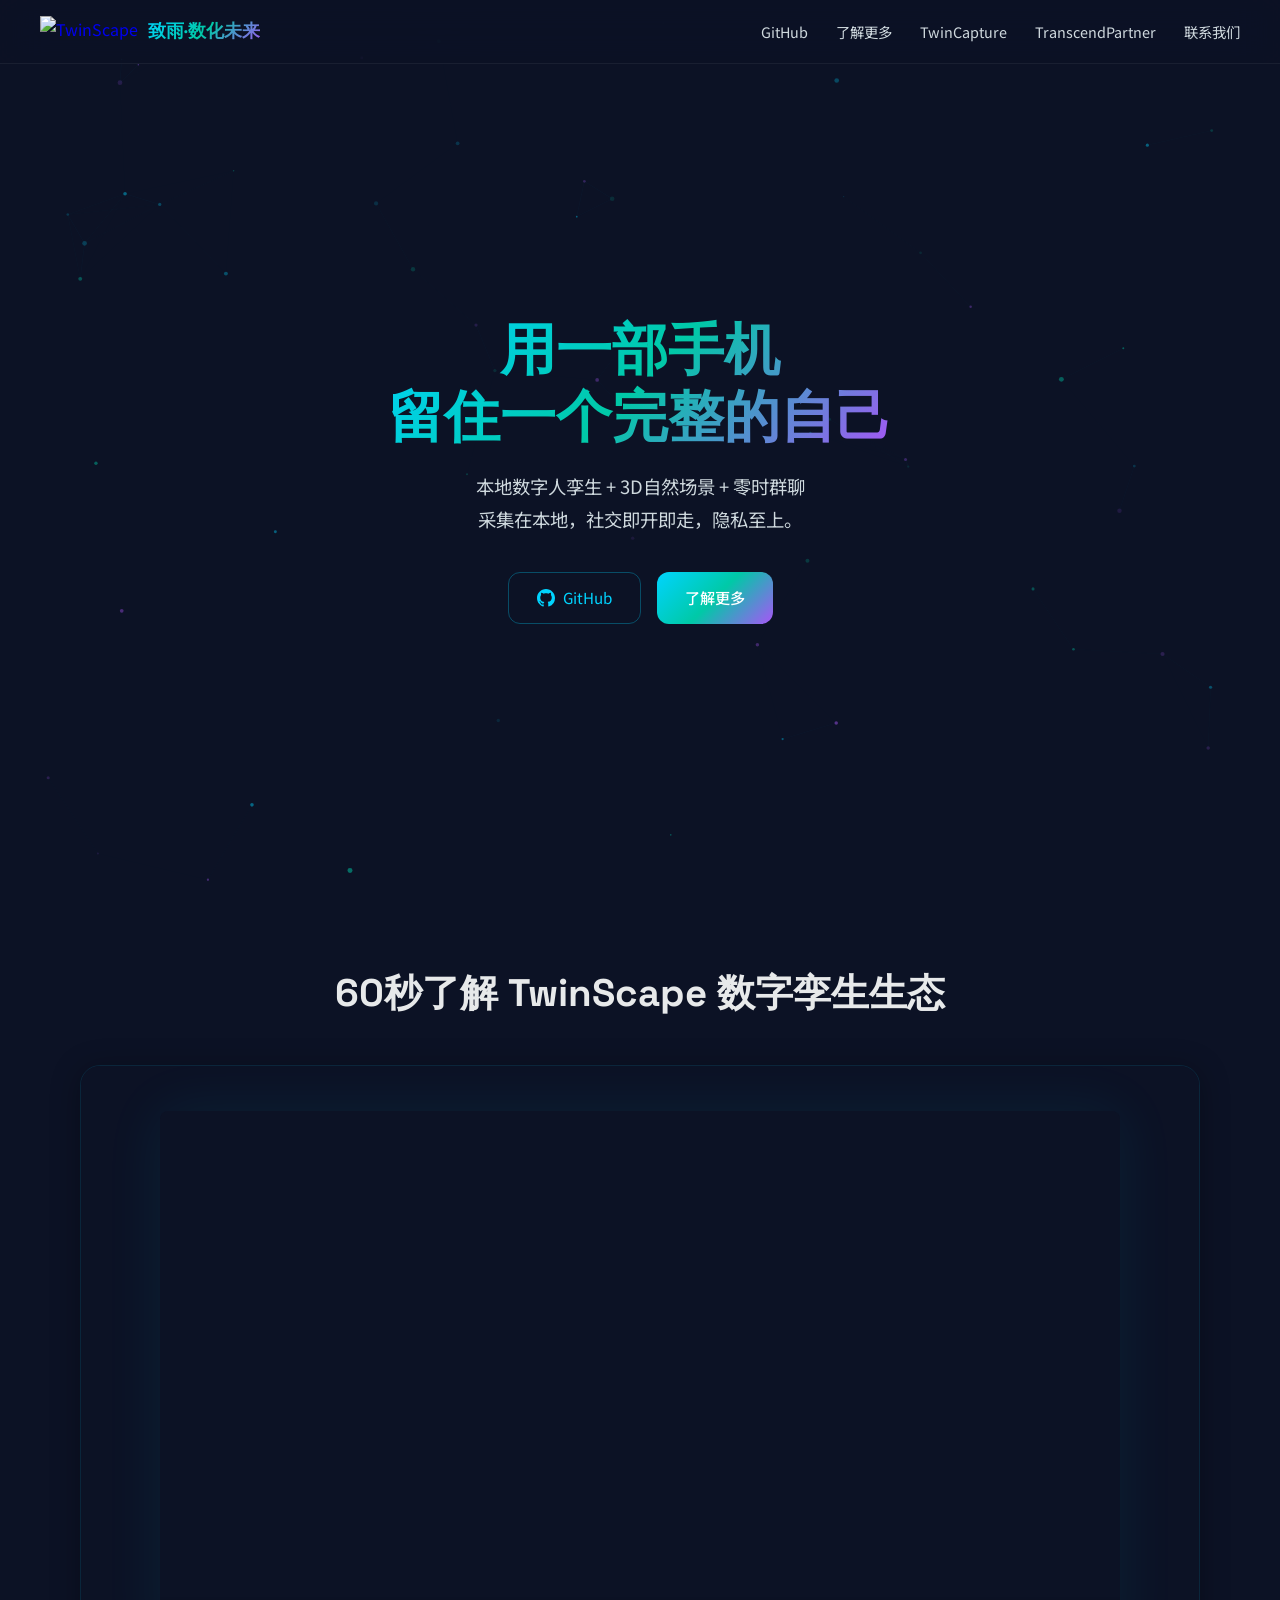
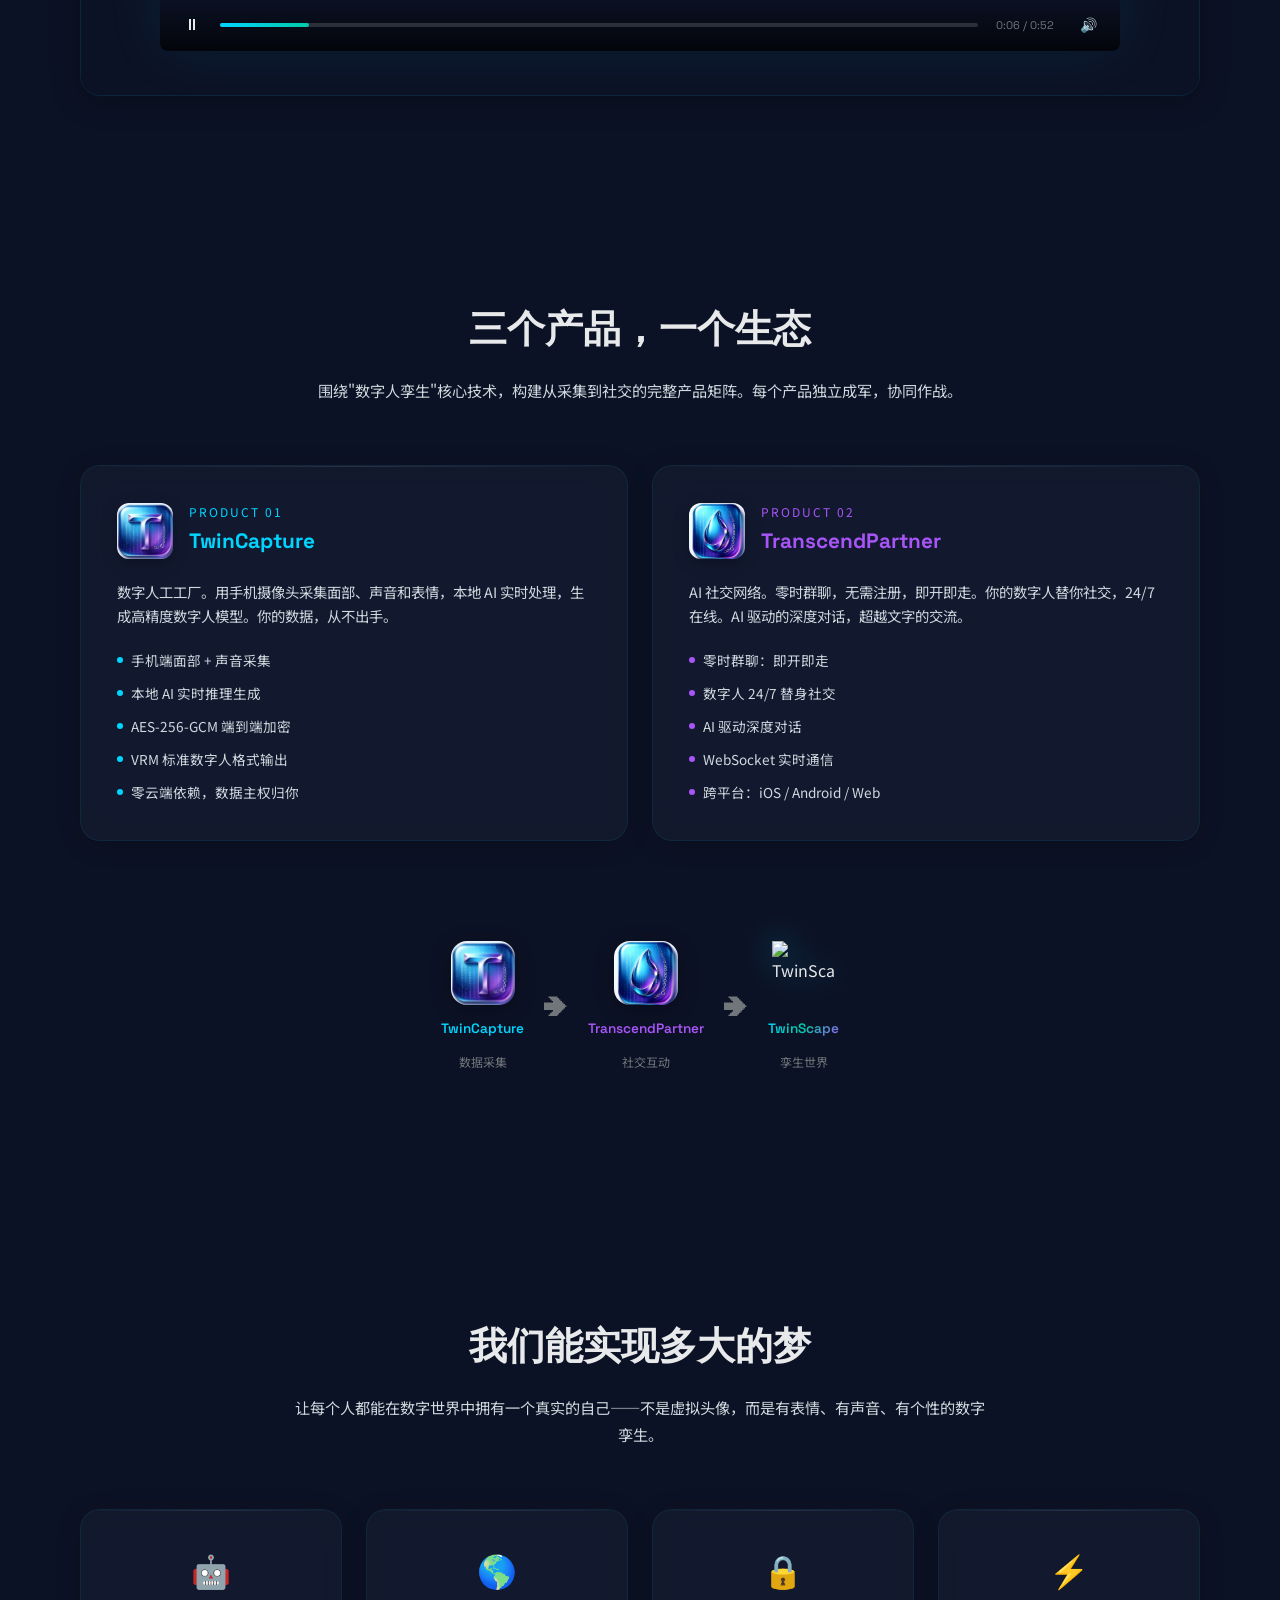
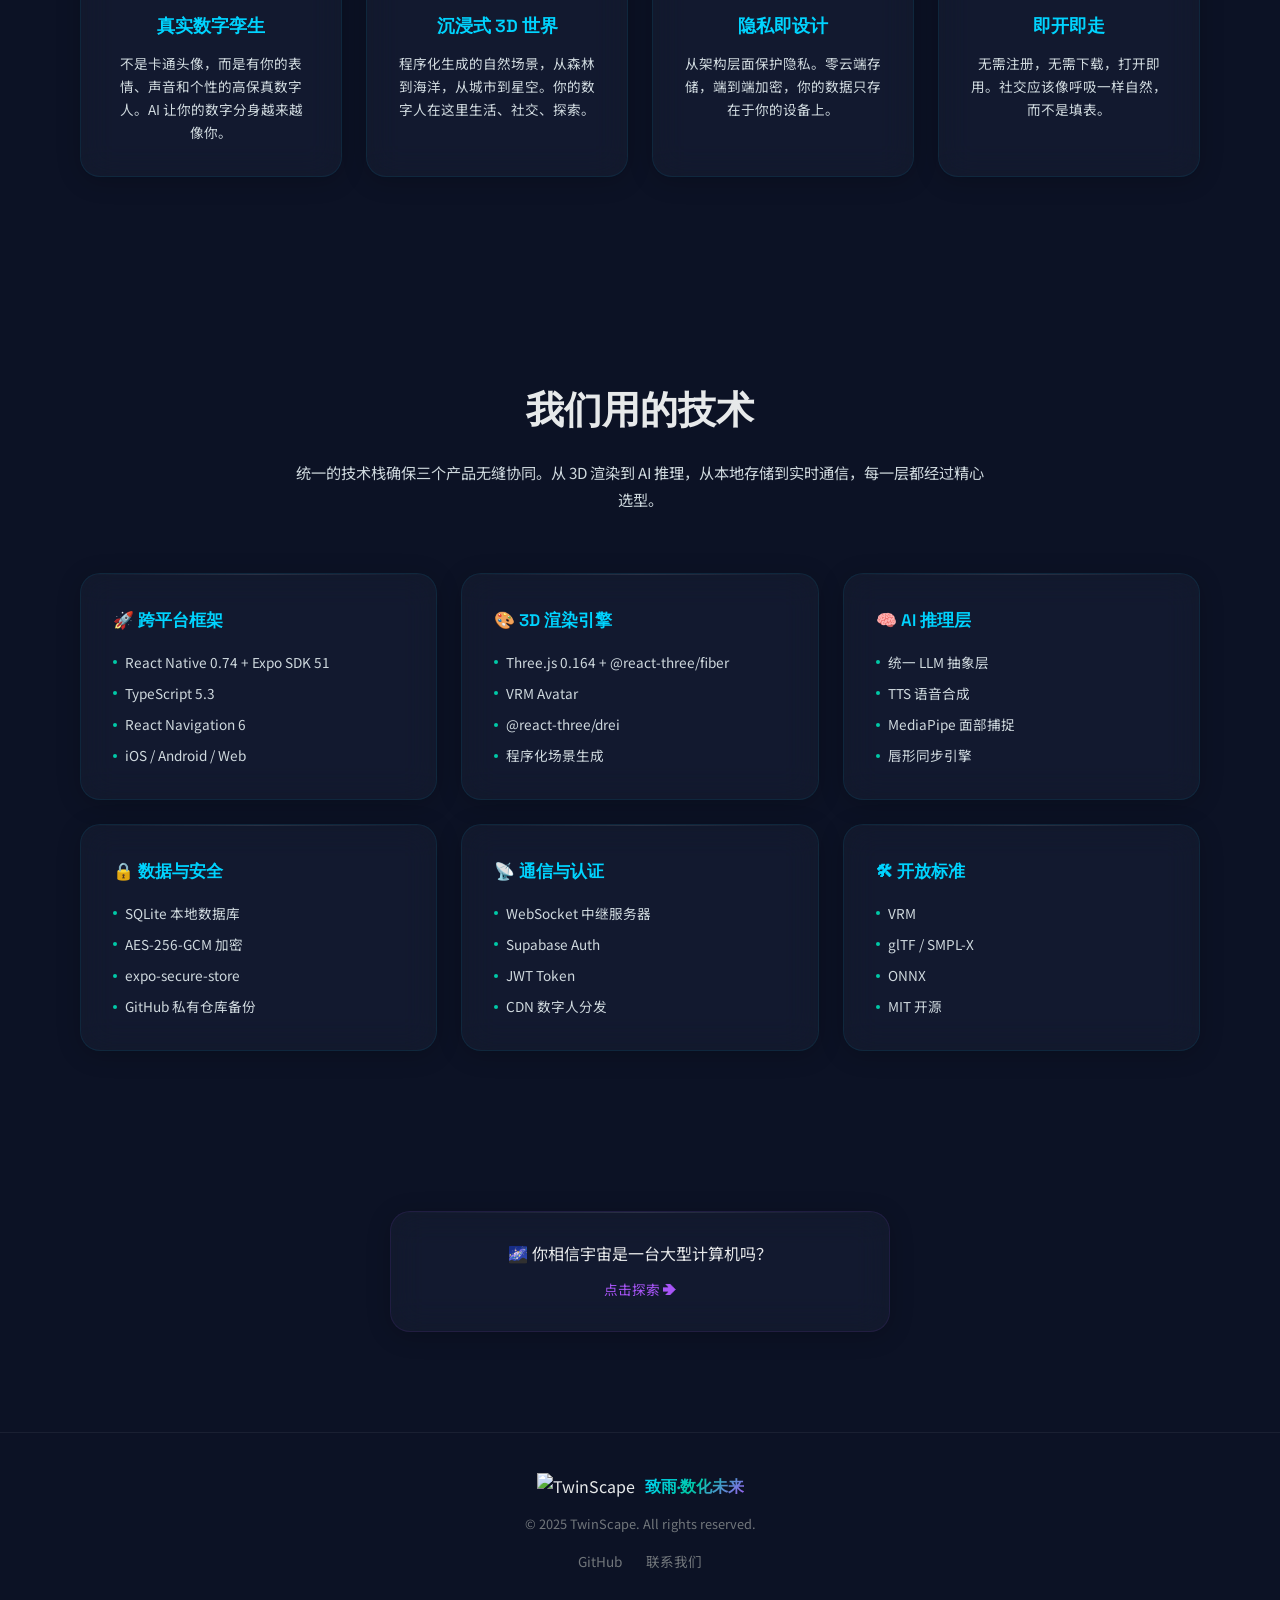
==== index.html @ 037f3a0a "feat: TwinScape landing page - digital twin ecosystem - Product landing page with dark sci-fi theme " ====
<!DOCTYPE html>
<html lang="zh-CN">
<head>
<meta charset="UTF-8">
<meta name="viewport" content="width=device-width, initial-scale=1.0">
<title>TwinScape - 致雨·数化未来</title>
<link rel="icon" type="image/png" href="assets/logo.png">
<link href="https://fonts.googleapis.com/css2?family=Noto+Sans+SC:wght@300;400;500;700&family=Space+Grotesk:wght@400;500;600;700&display=swap" rel="stylesheet">
<style>
:root {
  --bg-primary: #0c1225;
  --bg-secondary: #0a1628;
  --text-primary: #e7e9ea;
  --text-secondary: #cfd9de;
  --text-dim: #71767b;
  --accent-cyan: #00d4ff;
  --accent-purple: #a855f7;
  --accent-teal: #00c9a7;
  --gradient-main: linear-gradient(135deg, #00d4ff, #00c9a7, #a855f7);
  --font-body: 'Noto Sans SC', sans-serif;
  --font-headline: 'Space Grotesk', sans-serif;
  --radius: 12px;
  --radius-lg: 20px;
}

*, *::before, *::after { margin: 0; padding: 0; box-sizing: border-box; }

html { scroll-behavior: smooth; }

body {
  font-family: var(--font-body);
  background: var(--bg-primary);
  color: var(--text-primary);
  line-height: 1.7;
  overflow-x: hidden;
}

/* ===== NAV ===== */
.nav {
  position: fixed;
  top: 0;
  left: 0;
  right: 0;
  z-index: 1000;
  backdrop-filter: blur(20px) saturate(120%);
  -webkit-backdrop-filter: blur(20px) saturate(120%);
  background: rgba(12, 18, 37, 0.75);
  border-bottom: 1px solid rgba(255, 255, 255, 0.06);
  padding: 0 40px;
  height: 64px;
  display: flex;
  align-items: center;
  justify-content: space-between;
}

.nav-brand {
  display: flex;
  align-items: center;
  gap: 10px;
  text-decoration: none;
}

.nav-brand img {
  height: 32px;
  width: auto;
}

.nav-brand span {
  font-family: var(--font-headline);
  font-size: 1.1em;
  font-weight: 600;
  background: var(--gradient-main);
  -webkit-background-clip: text;
  -webkit-text-fill-color: transparent;
  background-clip: text;
}

.nav-links {
  display: flex;
  align-items: center;
  gap: 28px;
  list-style: none;
}

.nav-links a {
  color: var(--text-secondary);
  text-decoration: none;
  font-size: 0.9em;
  transition: color 0.3s;
}

.nav-links a:hover { color: var(--accent-cyan); }

.nav-hamburger {
  display: none;
  background: none;
  border: none;
  color: var(--text-primary);
  font-size: 24px;
  cursor: pointer;
  padding: 4px;
}

.mobile-menu {
  display: none;
  position: fixed;
  top: 64px;
  left: 0;
  right: 0;
  background: rgba(12, 18, 37, 0.95);
  backdrop-filter: blur(20px);
  border-bottom: 1px solid rgba(255, 255, 255, 0.06);
  padding: 20px 40px;
  z-index: 999;
}

.mobile-menu.open { display: block; }

.mobile-menu a {
  display: block;
  color: var(--text-secondary);
  text-decoration: none;
  padding: 12px 0;
  font-size: 1em;
  border-bottom: 1px solid rgba(255, 255, 255, 0.04);
}

.mobile-menu a:hover { color: var(--accent-cyan); }

@media (max-width: 768px) {
  .nav-links { display: none; }
  .nav-hamburger { display: block; }
  .nav { padding: 0 20px; }
}

/* ===== HERO ===== */
.hero {
  position: relative;
  min-height: 100vh;
  display: flex;
  align-items: center;
  justify-content: center;
  text-align: center;
  padding: 120px 40px 80px;
  overflow: hidden;
}

.hero-canvas {
  position: absolute;
  inset: 0;
  z-index: 0;
}

.hero-content {
  position: relative;
  z-index: 1;
  max-width: 800px;
}

.hero h1 {
  font-family: var(--font-headline);
  font-size: clamp(2em, 5vw, 3.5em);
  font-weight: 700;
  line-height: 1.2;
  margin-bottom: 20px;
  background: var(--gradient-main);
  -webkit-background-clip: text;
  -webkit-text-fill-color: transparent;
  background-clip: text;
}

.hero p {
  font-size: clamp(0.95em, 2vw, 1.15em);
  color: var(--text-secondary);
  max-width: 600px;
  margin: 0 auto 36px;
  line-height: 1.8;
}

.hero-buttons {
  display: flex;
  gap: 16px;
  justify-content: center;
  flex-wrap: wrap;
}

.btn {
  display: inline-flex;
  align-items: center;
  gap: 8px;
  padding: 12px 28px;
  border-radius: var(--radius);
  font-size: 0.95em;
  font-family: var(--font-body);
  text-decoration: none;
  cursor: pointer;
  transition: all 0.3s;
  border: none;
}

.btn-outline {
  background: transparent;
  border: 1px solid rgba(0, 212, 255, 0.3);
  color: var(--accent-cyan);
}

.btn-outline:hover {
  background: rgba(0, 212, 255, 0.08);
  border-color: var(--accent-cyan);
  box-shadow: 0 0 20px rgba(0, 212, 255, 0.15);
}

.btn-fill {
  background: var(--gradient-main);
  color: #fff;
  font-weight: 500;
}

.btn-fill:hover {
  box-shadow: 0 4px 24px rgba(0, 212, 255, 0.3);
  transform: translateY(-2px);
}

/* ===== SECTIONS ===== */
section {
  padding: 100px 40px;
  max-width: 1200px;
  margin: 0 auto;
}

.section-title {
  font-family: var(--font-headline);
  font-size: clamp(1.6em, 3.5vw, 2.4em);
  font-weight: 700;
  text-align: center;
  margin-bottom: 16px;
}

.section-subtitle {
  text-align: center;
  color: var(--text-secondary);
  max-width: 700px;
  margin: 0 auto 60px;
  font-size: 0.95em;
  line-height: 1.8;
}

/* ===== GLASS CARD ===== */
.glass-card {
  position: relative;
  overflow: hidden;
  border-radius: var(--radius-lg);
  backdrop-filter: blur(16px) saturate(120%);
  -webkit-backdrop-filter: blur(16px) saturate(120%);
  background: rgba(255, 255, 255, 0.03);
  border: 1px solid rgba(0, 212, 255, 0.08);
  box-shadow: 0 4px 24px rgba(0, 0, 0, 0.2);
  transition: all 0.5s cubic-bezier(0.23, 1, 0.32, 1);
}

.glass-card::before {
  content: '';
  position: absolute;
  top: 0;
  left: 0;
  right: 0;
  height: 1px;
  background: linear-gradient(90deg, transparent, rgba(255, 255, 255, 0.1), transparent);
  z-index: 1;
}

.glass-card::after {
  content: '';
  position: absolute;
  inset: 0;
  border-radius: var(--radius-lg);
  padding: 1px;
  background: linear-gradient(135deg, rgba(0, 212, 255, 0.2), rgba(0, 201, 167, 0.1), rgba(168, 85, 247, 0.2));
  -webkit-mask: linear-gradient(#fff 0 0) content-box, linear-gradient(#fff 0 0);
  -webkit-mask-composite: xor;
  mask-composite: exclude;
  opacity: 0;
  transition: opacity 0.5s;
  pointer-events: none;
}

.glass-card:hover {
  border-color: rgba(0, 212, 255, 0.25);
  transform: translateY(-4px);
  box-shadow: 0 8px 40px rgba(0, 212, 255, 0.1), 0 0 60px rgba(0, 212, 255, 0.04);
}

.glass-card:hover::after { opacity: 1; }

/* ===== VIDEO DEMO ===== */
.video-section {
  padding: 60px 40px 100px;
  max-width: 1200px;
  margin: 0 auto;
}

.video-wrapper {
  position: relative;
  border-radius: var(--radius-lg);
  overflow: hidden;
  border: 1px solid rgba(0, 212, 255, 0.1);
  transition: all 0.5s;
  box-shadow: 0 4px 30px rgba(0, 0, 0, 0.3);
}

.video-wrapper:hover {
  border-color: rgba(0, 212, 255, 0.3);
  box-shadow: 0 8px 50px rgba(0, 212, 255, 0.12), 0 0 80px rgba(0, 212, 255, 0.05);
}

.video-wrapper iframe {
  display: block;
  width: 100%;
  aspect-ratio: 16 / 9;
  border: none;
}

/* ===== PRODUCTS ===== */
.products-grid {
  display: grid;
  grid-template-columns: repeat(auto-fit, minmax(340px, 1fr));
  gap: 24px;
  margin-bottom: 60px;
}

.product-card {
  padding: 36px;
}

.product-card-header {
  display: flex;
  align-items: center;
  gap: 16px;
  margin-bottom: 20px;
}

.product-card-icon {
  width: 56px;
  height: 56px;
  border-radius: 12px;
  object-fit: cover;
  box-shadow: 0 4px 16px rgba(0, 0, 0, 0.3);
}

.product-card-label {
  font-size: 0.75em;
  text-transform: uppercase;
  letter-spacing: 2px;
  margin-bottom: 2px;
}

.product-card-title {
  font-family: var(--font-headline);
  font-size: 1.3em;
  font-weight: 700;
}

.product-card-desc {
  color: var(--text-secondary);
  font-size: 0.9em;
  margin-bottom: 20px;
  line-height: 1.7;
}

.product-card-features {
  list-style: none;
  display: flex;
  flex-direction: column;
  gap: 10px;
}

.product-card-features li {
  font-size: 0.85em;
  color: var(--text-secondary);
  display: flex;
  align-items: center;
  gap: 8px;
}

.product-card-features li::before {
  content: '';
  width: 6px;
  height: 6px;
  border-radius: 50%;
  flex-shrink: 0;
}

.cyan-theme .product-card-label { color: var(--accent-cyan); }
.cyan-theme .product-card-title { color: var(--accent-cyan); }
.cyan-theme .product-card-features li::before { background: var(--accent-cyan); }

.purple-theme .product-card-label { color: var(--accent-purple); }
.purple-theme .product-card-title { color: var(--accent-purple); }
.purple-theme .product-card-features li::before { background: var(--accent-purple); }

/* ===== ECOSYSTEM FLOW ===== */
.ecosystem-flow {
  display: flex;
  align-items: center;
  justify-content: center;
  gap: 20px;
  padding: 40px 20px;
  flex-wrap: wrap;
}

.flow-node {
  display: flex;
  flex-direction: column;
  align-items: center;
  gap: 12px;
  text-align: center;
}

.flow-node-icon {
  width: 64px;
  height: 64px;
  border-radius: 16px;
  object-fit: cover;
  box-shadow: 0 4px 20px rgba(0, 0, 0, 0.3);
}

.flow-node-logo {
  width: 64px;
  height: 64px;
  filter: drop-shadow(0 0 16px rgba(0, 212, 255, 0.4));
}

.flow-node-name {
  font-family: var(--font-headline);
  font-size: 0.85em;
  font-weight: 600;
}

.flow-node-desc {
  font-size: 0.75em;
  color: var(--text-dim);
}

.flow-arrow {
  font-size: 1.5em;
  color: var(--text-dim);
}

/* ===== VISION ===== */
.vision-grid {
  display: grid;
  grid-template-columns: repeat(auto-fit, minmax(260px, 1fr));
  gap: 24px;
}

.vision-item {
  padding: 32px;
  text-align: center;
}

.vision-icon {
  font-size: 2em;
  margin-bottom: 16px;
  display: block;
}

.vision-title {
  font-family: var(--font-headline);
  font-size: 1.1em;
  font-weight: 600;
  margin-bottom: 10px;
  color: var(--accent-cyan);
}

.vision-desc {
  font-size: 0.85em;
  color: var(--text-secondary);
  line-height: 1.7;
}

/* ===== TECH STACK ===== */
.tech-grid {
  display: grid;
  grid-template-columns: repeat(auto-fit, minmax(320px, 1fr));
  gap: 24px;
}

.tech-card {
  padding: 32px;
}

.tech-category {
  font-family: var(--font-headline);
  font-size: 1.05em;
  font-weight: 600;
  margin-bottom: 16px;
  color: var(--accent-cyan);
}

.tech-list {
  list-style: none;
  display: flex;
  flex-direction: column;
  gap: 8px;
}

.tech-list li {
  font-size: 0.85em;
  color: var(--text-secondary);
  display: flex;
  align-items: center;
  gap: 8px;
}

.tech-list li::before {
  content: '';
  width: 4px;
  height: 4px;
  border-radius: 50%;
  background: var(--accent-teal);
  flex-shrink: 0;
}

/* ===== EASTER EGG ===== */
.easter-egg-section {
  padding: 60px 40px 100px;
  max-width: 1200px;
  margin: 0 auto;
}

.easter-egg-card {
  max-width: 500px;
  margin: 0 auto;
  padding: 28px 36px;
  cursor: pointer;
  text-align: center;
  border: 1px solid rgba(168, 85, 247, 0.1);
  transition: all 0.5s;
}

.easter-egg-card:hover {
  border-color: rgba(168, 85, 247, 0.4);
  box-shadow: 0 8px 40px rgba(168, 85, 247, 0.12), 0 0 60px rgba(168, 85, 247, 0.05);
}

.easter-egg-card .ee-title {
  font-size: 1em;
  margin-bottom: 8px;
}

.easter-egg-card .ee-link {
  font-size: 0.85em;
  color: var(--accent-purple);
  text-decoration: none;
  transition: opacity 0.3s;
}

.easter-egg-card .ee-link:hover { opacity: 0.8; }

/* Modal */
.modal-overlay {
  display: none;
  position: fixed;
  inset: 0;
  background: rgba(0, 0, 0, 0.75);
  backdrop-filter: blur(8px);
  z-index: 2000;
  align-items: center;
  justify-content: center;
  padding: 20px;
}

.modal-overlay.open { display: flex; }

.modal {
  background: var(--bg-secondary);
  border: 1px solid rgba(168, 85, 247, 0.15);
  border-radius: var(--radius-lg);
  max-width: 700px;
  width: 100%;
  max-height: 85vh;
  overflow-y: auto;
  padding: 40px;
  position: relative;
  box-shadow: 0 20px 60px rgba(0, 0, 0, 0.5), 0 0 80px rgba(168, 85, 247, 0.08);
}

.modal-close {
  position: absolute;
  top: 16px;
  right: 16px;
  background: none;
  border: none;
  color: var(--text-dim);
  font-size: 24px;
  cursor: pointer;
  width: 36px;
  height: 36px;
  display: flex;
  align-items: center;
  justify-content: center;
  border-radius: 8px;
  transition: all 0.3s;
}

.modal-close:hover {
  background: rgba(255, 255, 255, 0.05);
  color: var(--text-primary);
}

.modal-paper-title {
  font-family: var(--font-headline);
  font-size: 1.6em;
  font-weight: 700;
  margin-bottom: 8px;
  background: linear-gradient(135deg, #a855f7, #00d4ff);
  -webkit-background-clip: text;
  -webkit-text-fill-color: transparent;
  background-clip: text;
}

.modal-paper-subtitle {
  font-size: 0.85em;
  color: var(--text-dim);
  margin-bottom: 16px;
  line-height: 1.6;
}

.modal-author {
  font-size: 0.85em;
  color: var(--accent-purple);
  margin-bottom: 20px;
}

.modal-abstract {
  font-size: 0.9em;
  color: var(--text-secondary);
  line-height: 1.8;
  margin-bottom: 28px;
  padding: 16px 20px;
  border-left: 3px solid rgba(168, 85, 247, 0.3);
  background: rgba(168, 85, 247, 0.03);
  border-radius: 0 var(--radius) var(--radius) 0;
}

.findings-grid {
  display: grid;
  grid-template-columns: 1fr 1fr;
  gap: 16px;
  margin-bottom: 28px;
}

.finding-card {
  padding: 20px;
  border-radius: var(--radius);
  background: rgba(255, 255, 255, 0.02);
  border: 1px solid rgba(168, 85, 247, 0.08);
}

.finding-card .finding-icon {
  font-size: 1.5em;
  margin-bottom: 8px;
  display: block;
}

.finding-card .finding-text {
  font-size: 0.85em;
  color: var(--text-secondary);
  line-height: 1.6;
}

.bug-table {
  width: 100%;
  border-collapse: collapse;
  margin-bottom: 24px;
  font-size: 0.8em;
}

.bug-table th {
  text-align: left;
  padding: 10px 12px;
  border-bottom: 1px solid rgba(168, 85, 247, 0.15);
  color: var(--accent-purple);
  font-weight: 600;
}

.bug-table td {
  padding: 10px 12px;
  border-bottom: 1px solid rgba(255, 255, 255, 0.04);
  color: var(--text-secondary);
}

.bug-table tr:hover td {
  background: rgba(168, 85, 247, 0.03);
}

.modal-quote {
  font-size: 0.9em;
  color: var(--accent-teal);
  text-align: center;
  font-style: italic;
  margin-bottom: 24px;
  padding: 16px;
  border-top: 1px solid rgba(0, 201, 167, 0.1);
  border-bottom: 1px solid rgba(0, 201, 167, 0.1);
}

.modal-btn {
  display: inline-flex;
  align-items: center;
  gap: 8px;
  padding: 12px 24px;
  border-radius: var(--radius);
  font-size: 0.9em;
  font-family: var(--font-body);
  text-decoration: none;
  background: linear-gradient(135deg, #a855f7, #7c3aed);
  color: #fff;
  font-weight: 500;
  transition: all 0.3s;
  margin-bottom: 16px;
}

.modal-btn:hover {
  box-shadow: 0 4px 24px rgba(168, 85, 247, 0.3);
  transform: translateY(-2px);
}

.modal-disclaimer {
  font-size: 0.75em;
  color: var(--text-dim);
  text-align: center;
}

@media (max-width: 600px) {
  .findings-grid { grid-template-columns: 1fr; }
  .modal { padding: 28px 20px; }
}

/* ===== FOOTER ===== */
.footer {
  border-top: 1px solid rgba(255, 255, 255, 0.06);
  padding: 40px;
  text-align: center;
}

.footer-brand {
  display: flex;
  align-items: center;
  justify-content: center;
  gap: 10px;
  margin-bottom: 12px;
}

.footer-brand img {
  height: 28px;
  width: auto;
}

.footer-brand span {
  font-family: var(--font-headline);
  font-size: 1em;
  font-weight: 600;
  background: var(--gradient-main);
  -webkit-background-clip: text;
  -webkit-text-fill-color: transparent;
  background-clip: text;
}

.footer-copy {
  font-size: 0.8em;
  color: var(--text-dim);
  margin-bottom: 16px;
}

.footer-links {
  display: flex;
  gap: 24px;
  justify-content: center;
}

.footer-links a {
  color: var(--text-dim);
  text-decoration: none;
  font-size: 0.85em;
  transition: color 0.3s;
}

.footer-links a:hover { color: var(--accent-cyan); }

/* ===== REVEAL ANIMATION ===== */
.reveal {
  opacity: 0;
  transform: translateY(30px);
  transition: opacity 0.8s ease, transform 0.8s ease;
}

.reveal.visible {
  opacity: 1;
  transform: translateY(0);
}

/* ===== SCROLLBAR ===== */
::-webkit-scrollbar { width: 6px; }
::-webkit-scrollbar-track { background: var(--bg-primary); }
::-webkit-scrollbar-thumb { background: rgba(0, 212, 255, 0.2); border-radius: 3px; }
::-webkit-scrollbar-thumb:hover { background: rgba(0, 212, 255, 0.4); }

/* ===== RESPONSIVE ===== */
@media (max-width: 768px) {
  section, .video-section, .easter-egg-section { padding-left: 20px; padding-right: 20px; }
  .hero { padding: 100px 20px 60px; }
  .products-grid { grid-template-columns: 1fr; }
  .tech-grid { grid-template-columns: 1fr; }
  .ecosystem-flow { gap: 12px; }
  .flow-node-icon, .flow-node-logo { width: 48px; height: 48px; }
}
</style>
</head>
<body>

<!-- ===== NAV ===== -->
<nav class="nav">
  <a href="#" class="nav-brand">
    <img src="assets/logo.png" alt="TwinScape">
    <span>致雨·数化未来</span>
  </a>
  <ul class="nav-links">
    <li><a href="https://github.com" target="_blank">GitHub</a></li>
    <li><a href="#products">了解更多</a></li>
    <li><a href="#products">TwinCapture</a></li>
    <li><a href="#products">TranscendPartner</a></li>
    <li><a href="#footer">联系我们</a></li>
  </ul>
  <button class="nav-hamburger" id="hamburger" aria-label="菜单">&#9776;</button>
</nav>

<div class="mobile-menu" id="mobileMenu">
  <a href="https://github.com" target="_blank">GitHub</a>
  <a href="#products" onclick="closeMobile()">了解更多</a>
  <a href="#products" onclick="closeMobile()">TwinCapture</a>
  <a href="#products" onclick="closeMobile()">TranscendPartner</a>
  <a href="#footer" onclick="closeMobile()">联系我们</a>
</div>

<!-- ===== HERO ===== -->
<section class="hero">
  <canvas class="hero-canvas" id="heroCanvas"></canvas>
  <div class="hero-content">
    <h1>用一部手机<br>留住一个完整的自己</h1>
    <p>本地数字人孪生 + 3D自然场景 + 零时群聊<br>采集在本地，社交即开即走，隐私至上。</p>
    <div class="hero-buttons">
      <a href="https://github.com" target="_blank" class="btn btn-outline">
        <svg width="18" height="18" viewBox="0 0 24 24" fill="currentColor"><path d="M12 0C5.37 0 0 5.37 0 12c0 5.31 3.435 9.795 8.205 11.385.6.105.825-.255.825-.57 0-.285-.015-1.23-.015-2.235-3.015.555-3.795-.735-4.035-1.41-.135-.345-.72-1.41-1.23-1.695-.42-.225-1.02-.78-.015-.795.945-.015 1.62.87 1.845 1.23 1.08 1.815 2.805 1.305 3.495.99.105-.78.42-1.305.765-1.605-2.67-.3-5.46-1.335-5.46-5.925 0-1.305.465-2.385 1.23-3.225-.12-.3-.54-1.53.12-3.18 0 0 1.005-.315 3.3 1.23.96-.27 1.98-.405 3-.405s2.04.135 3 .405c2.295-1.56 3.3-1.23 3.3-1.23.66 1.65.24 2.88.12 3.18.765.84 1.23 1.905 1.23 3.225 0 4.605-2.805 5.625-5.475 5.925.435.375.81 1.095.81 2.22 0 1.605-.015 2.895-.015 3.3 0 .315.225.69.825.57A12.02 12.02 0 0024 12c0-6.63-5.37-12-12-12z"/></svg>
        GitHub
      </a>
      <a href="#products" class="btn btn-fill">了解更多</a>
    </div>
  </div>
</section>

<!-- ===== VIDEO DEMO ===== -->
<div class="video-section">
  <h2 class="section-title reveal">60秒了解 TwinScape 数字孪生生态</h2>
  <div class="video-wrapper reveal" style="margin-top: 40px;">
    <iframe src="assets/video-demo.html" allow="autoplay" allowfullscreen></iframe>
  </div>
</div>

<!-- ===== PRODUCTS ===== -->
<section id="products">
  <h2 class="section-title reveal">三个产品，一个生态</h2>
  <p class="section-subtitle reveal">围绕"数字人孪生"核心技术，构建从采集到社交的完整产品矩阵。每个产品独立成军，协同作战。</p>

  <div class="products-grid">
    <!-- TwinCapture -->
    <div class="glass-card product-card cyan-theme reveal">
      <div class="product-card-header">
        <img class="product-card-icon" src="assets/icon-twincapture.jpg" alt="TwinCapture">
        <div>
          <div class="product-card-label">Product 01</div>
          <div class="product-card-title">TwinCapture</div>
        </div>
      </div>
      <p class="product-card-desc">数字人工工厂。用手机摄像头采集面部、声音和表情，本地 AI 实时处理，生成高精度数字人模型。你的数据，从不出手。</p>
      <ul class="product-card-features">
        <li>手机端面部 + 声音采集</li>
        <li>本地 AI 实时推理生成</li>
        <li>AES-256-GCM 端到端加密</li>
        <li>VRM 标准数字人格式输出</li>
        <li>零云端依赖，数据主权归你</li>
      </ul>
    </div>

    <!-- TranscendPartner -->
    <div class="glass-card product-card purple-theme reveal">
      <div class="product-card-header">
        <img class="product-card-icon" src="assets/icon-transcendpartner.jpg" alt="TranscendPartner">
        <div>
          <div class="product-card-label">Product 02</div>
          <div class="product-card-title">TranscendPartner</div>
        </div>
      </div>
      <p class="product-card-desc">AI 社交网络。零时群聊，无需注册，即开即走。你的数字人替你社交，24/7 在线。AI 驱动的深度对话，超越文字的交流。</p>
      <ul class="product-card-features">
        <li>零时群聊：即开即走</li>
        <li>数字人 24/7 替身社交</li>
        <li>AI 驱动深度对话</li>
        <li>WebSocket 实时通信</li>
        <li>跨平台：iOS / Android / Web</li>
      </ul>
    </div>
  </div>

  <!-- Ecosystem Flow -->
  <div class="ecosystem-flow reveal">
    <div class="flow-node">
      <img class="flow-node-icon" src="assets/icon-twincapture.jpg" alt="TwinCapture">
      <div class="flow-node-name" style="color: var(--accent-cyan)">TwinCapture</div>
      <div class="flow-node-desc">数据采集</div>
    </div>
    <div class="flow-arrow">&#10132;</div>
    <div class="flow-node">
      <img class="flow-node-icon" src="assets/icon-transcendpartner.jpg" alt="TranscendPartner">
      <div class="flow-node-name" style="color: var(--accent-purple)">TranscendPartner</div>
      <div class="flow-node-desc">社交互动</div>
    </div>
    <div class="flow-arrow">&#10132;</div>
    <div class="flow-node">
      <img class="flow-node-logo" src="assets/logo.png" alt="TwinScape">
      <div class="flow-node-name" style="background: var(--gradient-main); -webkit-background-clip: text; -webkit-text-fill-color: transparent; background-clip: text;">TwinScape</div>
      <div class="flow-node-desc">孪生世界</div>
    </div>
  </div>
</section>

<!-- ===== VISION ===== -->
<section>
  <h2 class="section-title reveal">我们能实现多大的梦</h2>
  <p class="section-subtitle reveal">让每个人都能在数字世界中拥有一个真实的自己——不是虚拟头像，而是有表情、有声音、有个性的数字孪生。</p>

  <div class="vision-grid">
    <div class="glass-card vision-item reveal">
      <span class="vision-icon">&#129302;</span>
      <div class="vision-title">真实数字孪生</div>
      <p class="vision-desc">不是卡通头像，而是有你的表情、声音和个性的高保真数字人。AI 让你的数字分身越来越像你。</p>
    </div>
    <div class="glass-card vision-item reveal">
      <span class="vision-icon">&#127758;</span>
      <div class="vision-title">沉浸式 3D 世界</div>
      <p class="vision-desc">程序化生成的自然场景，从森林到海洋，从城市到星空。你的数字人在这里生活、社交、探索。</p>
    </div>
    <div class="glass-card vision-item reveal">
      <span class="vision-icon">&#128274;</span>
      <div class="vision-title">隐私即设计</div>
      <p class="vision-desc">从架构层面保护隐私。零云端存储，端到端加密，你的数据只存在于你的设备上。</p>
    </div>
    <div class="glass-card vision-item reveal">
      <span class="vision-icon">&#9889;</span>
      <div class="vision-title">即开即走</div>
      <p class="vision-desc">无需注册，无需下载，打开即用。社交应该像呼吸一样自然，而不是填表。</p>
    </div>
  </div>
</section>

<!-- ===== TECH STACK ===== -->
<section>
  <h2 class="section-title reveal">我们用的技术</h2>
  <p class="section-subtitle reveal">统一的技术栈确保三个产品无缝协同。从 3D 渲染到 AI 推理，从本地存储到实时通信，每一层都经过精心选型。</p>

  <div class="tech-grid">
    <div class="glass-card tech-card reveal">
      <div class="tech-category">&#128640; 跨平台框架</div>
      <ul class="tech-list">
        <li>React Native 0.74 + Expo SDK 51</li>
        <li>TypeScript 5.3</li>
        <li>React Navigation 6</li>
        <li>iOS / Android / Web</li>
      </ul>
    </div>
    <div class="glass-card tech-card reveal">
      <div class="tech-category">&#127912; 3D 渲染引擎</div>
      <ul class="tech-list">
        <li>Three.js 0.164 + @react-three/fiber</li>
        <li>VRM Avatar</li>
        <li>@react-three/drei</li>
        <li>程序化场景生成</li>
      </ul>
    </div>
    <div class="glass-card tech-card reveal">
      <div class="tech-category">&#129504; AI 推理层</div>
      <ul class="tech-list">
        <li>统一 LLM 抽象层</li>
        <li>TTS 语音合成</li>
        <li>MediaPipe 面部捕捉</li>
        <li>唇形同步引擎</li>
      </ul>
    </div>
    <div class="glass-card tech-card reveal">
      <div class="tech-category">&#128274; 数据与安全</div>
      <ul class="tech-list">
        <li>SQLite 本地数据库</li>
        <li>AES-256-GCM 加密</li>
        <li>expo-secure-store</li>
        <li>GitHub 私有仓库备份</li>
      </ul>
    </div>
    <div class="glass-card tech-card reveal">
      <div class="tech-category">&#128225; 通信与认证</div>
      <ul class="tech-list">
        <li>WebSocket 中继服务器</li>
        <li>Supabase Auth</li>
        <li>JWT Token</li>
        <li>CDN 数字人分发</li>
      </ul>
    </div>
    <div class="glass-card tech-card reveal">
      <div class="tech-category">&#128736; 开放标准</div>
      <ul class="tech-list">
        <li>VRM</li>
        <li>glTF / SMPL-X</li>
        <li>ONNX</li>
        <li>MIT 开源</li>
      </ul>
    </div>
  </div>
</section>

<!-- ===== EASTER EGG ===== -->
<div class="easter-egg-section">
  <div class="glass-card easter-egg-card reveal" id="easterEggCard">
    <div class="ee-title">&#127756; 你相信宇宙是一台大型计算机吗？</div>
    <span class="ee-link">点击探索 &#10132;</span>
  </div>
</div>

<!-- Easter Egg Modal -->
<div class="modal-overlay" id="modalOverlay">
  <div class="modal">
    <button class="modal-close" id="modalClose">&times;</button>
    <div class="modal-paper-title">宇宙是台大型计算机</div>
    <div class="modal-paper-subtitle">基于因果视界热力学与兰道尔原理的宇宙操作系统架构分析</div>
    <div class="modal-author">朱纯 · 独立研究人员</div>
    <div class="modal-abstract">
      本文提出一个严肃（但并不完全严肃）的理论框架，将宇宙视为一台正在运行的巨型计算机。通过整合因果视界热力学、兰道尔原理和量子信息理论，我们推导出宇宙操作系统的核心架构，并发现了若干令人震惊（或并不令人震惊）的系统特性。
    </div>

    <div class="findings-grid">
      <div class="finding-card">
        <span class="finding-icon">&#128293;</span>
        <div class="finding-text"><strong>宇宙膨胀 = CPU 散热</strong><br>暗能量实际上是宇宙的散热风扇，推动空间膨胀以防止过热。</div>
      </div>
      <div class="finding-card">
        <span class="finding-icon">&#128371;</span>
        <div class="finding-text"><strong>黑洞 = 回收站</strong><br>霍金辐射本质上是"清空回收站"操作，信息虽然理论上可恢复，但实际操作难度极大。</div>
      </div>
      <div class="finding-card">
        <span class="finding-icon">&#129516;</span>
        <div class="finding-text"><strong>人类 = 病毒</strong><br>好消息：宇宙目前还没有安装杀毒软件。坏消息：补丁星期二可能要等很久。</div>
      </div>
      <div class="finding-card">
        <span class="finding-icon">&#128187;</span>
        <div class="finding-text"><strong>宇宙寿命 ≈ 10<sup>100</sup> 年</strong><br>基于黑洞蒸发时间计算，宇宙的"关机倒计时"已经开始。</div>
      </div>
    </div>

    <table class="bug-table">
      <thead>
        <tr>
          <th>Bug ID</th>
          <th>描述</th>
          <th>严重程度</th>
          <th>状态</th>
        </tr>
      </thead>
      <tbody>
        <tr><td>COS-001</td><td>光速限制导致宇宙边缘无法同步</td><td>高</td><td>Won't Fix</td></tr>
        <tr><td>COS-002</td><td>量子纠缠通信存在"窃听"风险</td><td>中</td><td>By Design</td></tr>
        <tr><td>COS-003</td><td>暗物质占比过高，内存泄漏疑似</td><td>严重</td><td>Investigating</td></tr>
        <tr><td>COS-004</td><td>熵增不可逆，回收站功能不完整</td><td>高</td><td>Won't Fix</td></tr>
        <tr><td>COS-005</td><td>平行宇宙分支过多，线程管理混乱</td><td>中</td><td>Under Review</td></tr>
        <tr><td>COS-006</td><td>时间只能单向流动，用户体验差</td><td>低</td><td>Feature Request</td></tr>
      </tbody>
    </table>

    <div class="modal-quote">"宇宙散热管理比 Windows 强，运行138亿年未蓝屏"</div>

    <a href="assets/easter-egg-paper.pdf" target="_blank" class="modal-btn">&#128214; 在线阅读完整论文</a>

    <div class="modal-disclaimer">本文不含补充材料（因为宇宙已经够复杂了）</div>
  </div>
</div>

<!-- ===== FOOTER ===== -->
<footer class="footer" id="footer">
  <div class="footer-brand">
    <img src="assets/logo.png" alt="TwinScape">
    <span>致雨·数化未来</span>
  </div>
  <div class="footer-copy">&copy; 2025 TwinScape. All rights reserved.</div>
  <div class="footer-links">
    <a href="https://github.com" target="_blank">GitHub</a>
    <a href="mailto:contact@twinscape.ai">联系我们</a>
  </div>
</footer>

<script>
// ===== MOBILE MENU =====
const hamburger = document.getElementById('hamburger');
const mobileMenu = document.getElementById('mobileMenu');

hamburger.addEventListener('click', () => {
  mobileMenu.classList.toggle('open');
});

function closeMobile() {
  mobileMenu.classList.remove('open');
}

// ===== SCROLL REVEAL =====
const revealElements = document.querySelectorAll('.reveal');

const revealObserver = new IntersectionObserver((entries) => {
  entries.forEach(entry => {
    if (entry.isIntersecting) {
      entry.target.classList.add('visible');
    }
  });
}, { threshold: 0.1, rootMargin: '0px 0px -40px 0px' });

revealElements.forEach(el => revealObserver.observe(el));

// ===== EASTER EGG MODAL =====
const easterEggCard = document.getElementById('easterEggCard');
const modalOverlay = document.getElementById('modalOverlay');
const modalClose = document.getElementById('modalClose');

easterEggCard.addEventListener('click', () => {
  modalOverlay.classList.add('open');
  document.body.style.overflow = 'hidden';
});

function closeModal() {
  modalOverlay.classList.remove('open');
  document.body.style.overflow = '';
}

modalClose.addEventListener('click', closeModal);
modalOverlay.addEventListener('click', (e) => {
  if (e.target === modalOverlay) closeModal();
});
document.addEventListener('keydown', (e) => {
  if (e.key === 'Escape') closeModal();
});

// ===== HERO PARTICLES =====
(function() {
  const canvas = document.getElementById('heroCanvas');
  const ctx = canvas.getContext('2d');
  let particles = [];
  let w, h;

  function resize() {
    const hero = canvas.parentElement;
    w = canvas.width = hero.offsetWidth;
    h = canvas.height = hero.offsetHeight;
  }

  resize();
  window.addEventListener('resize', resize);

  class Particle {
    constructor() {
      this.reset();
    }
    reset() {
      this.x = Math.random() * w;
      this.y = Math.random() * h;
      this.r = Math.random() * 2 + 0.5;
      this.dx = (Math.random() - 0.5) * 0.4;
      this.dy = (Math.random() - 0.5) * 0.4;
      this.alpha = Math.random() * 0.4 + 0.1;
      this.color = ['0, 212, 255', '0, 201, 167', '168, 85, 247'][Math.floor(Math.random() * 3)];
    }
    update() {
      this.x += this.dx;
      this.y += this.dy;
      if (this.x < 0 || this.x > w) this.dx *= -1;
      if (this.y < 0 || this.y > h) this.dy *= -1;
    }
    draw() {
      ctx.beginPath();
      ctx.arc(this.x, this.y, this.r, 0, Math.PI * 2);
      ctx.fillStyle = 'rgba(' + this.color + ', ' + this.alpha + ')';
      ctx.fill();
    }
  }

  for (let i = 0; i < 60; i++) {
    particles.push(new Particle());
  }

  function connectParticles() {
    for (let i = 0; i < particles.length; i++) {
      for (let j = i + 1; j < particles.length; j++) {
        const dx = particles[i].x - particles[j].x;
        const dy = particles[i].y - particles[j].y;
        const dist = Math.sqrt(dx * dx + dy * dy);
        if (dist < 150) {
          ctx.beginPath();
          ctx.moveTo(particles[i].x, particles[i].y);
          ctx.lineTo(particles[j].x, particles[j].y);
          ctx.strokeStyle = 'rgba(0, 212, 255, ' + (0.06 * (1 - dist / 150)) + ')';
          ctx.lineWidth = 0.5;
          ctx.stroke();
        }
      }
    }
  }

  function animate() {
    ctx.clearRect(0, 0, w, h);
    particles.forEach(p => {
      p.update();
      p.draw();
    });
    connectParticles();
    requestAnimationFrame(animate);
  }

  animate();
})();
</script>
</body>
</html>
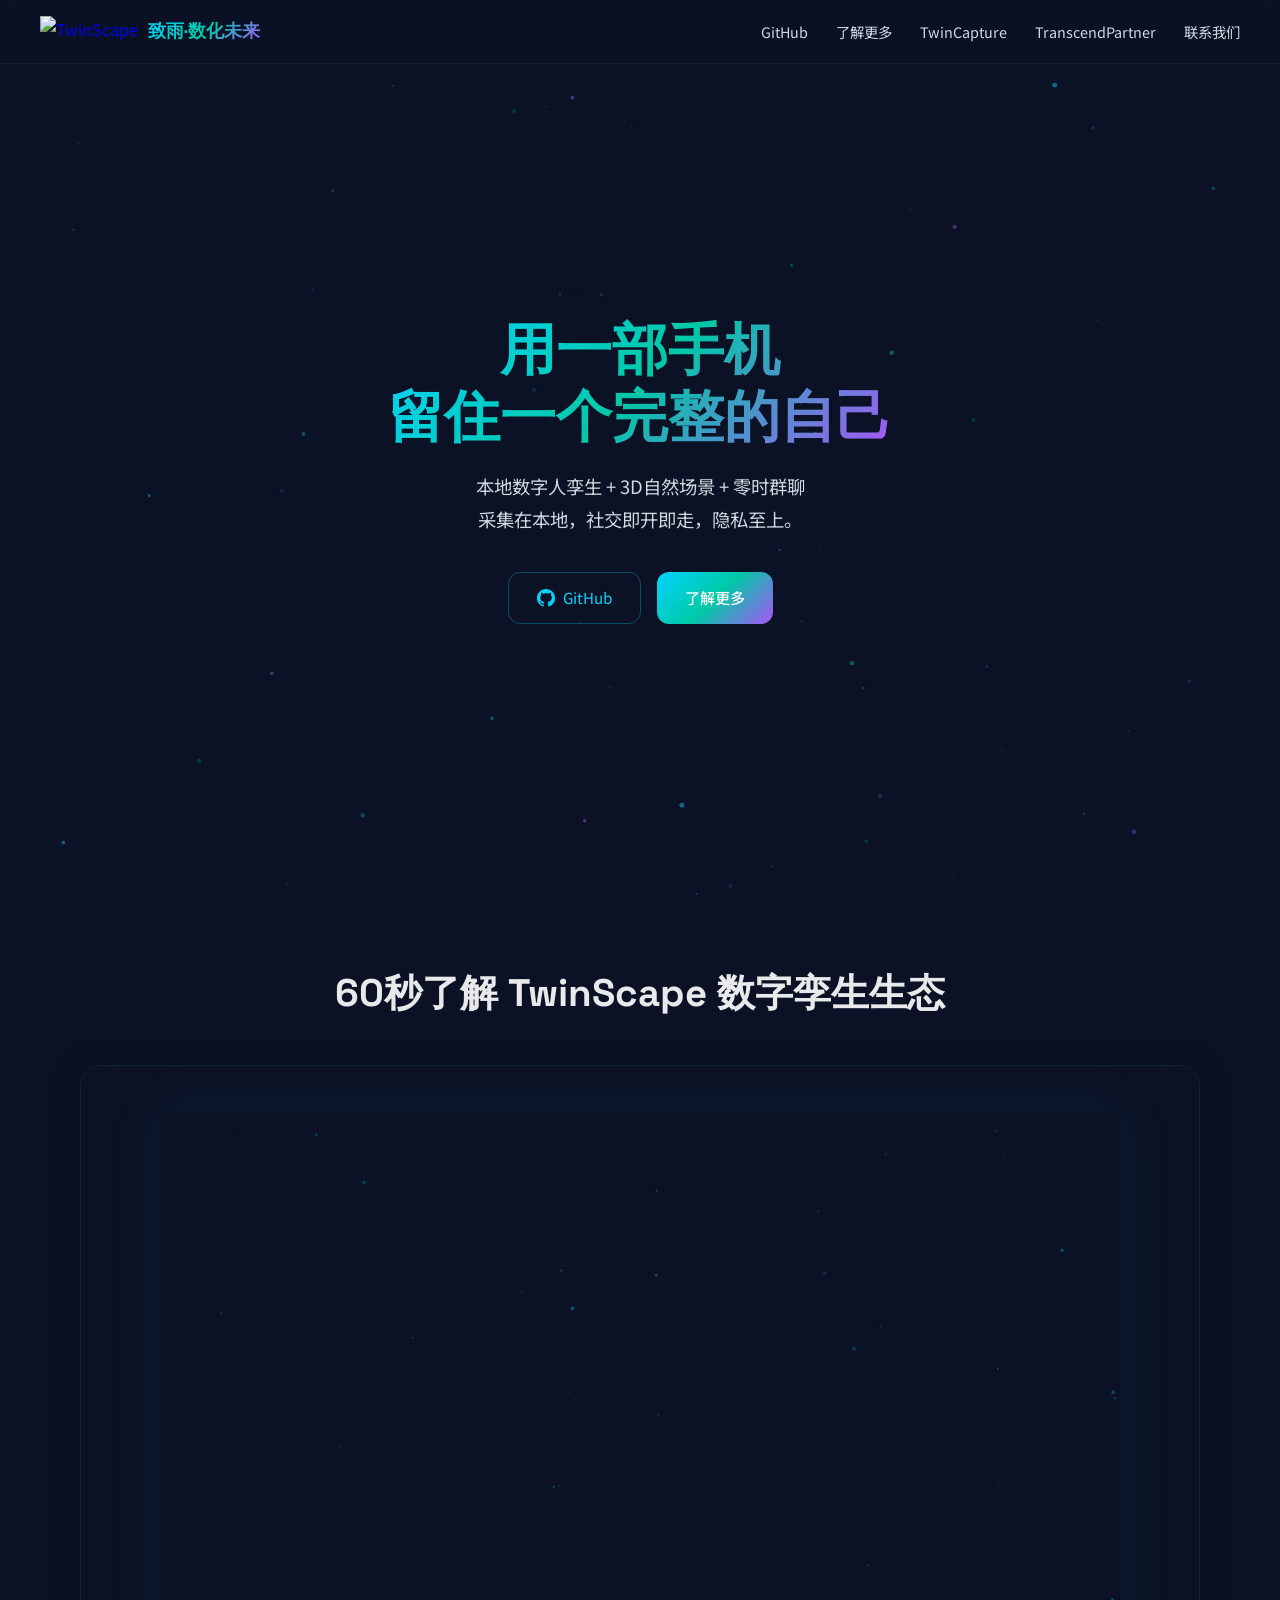
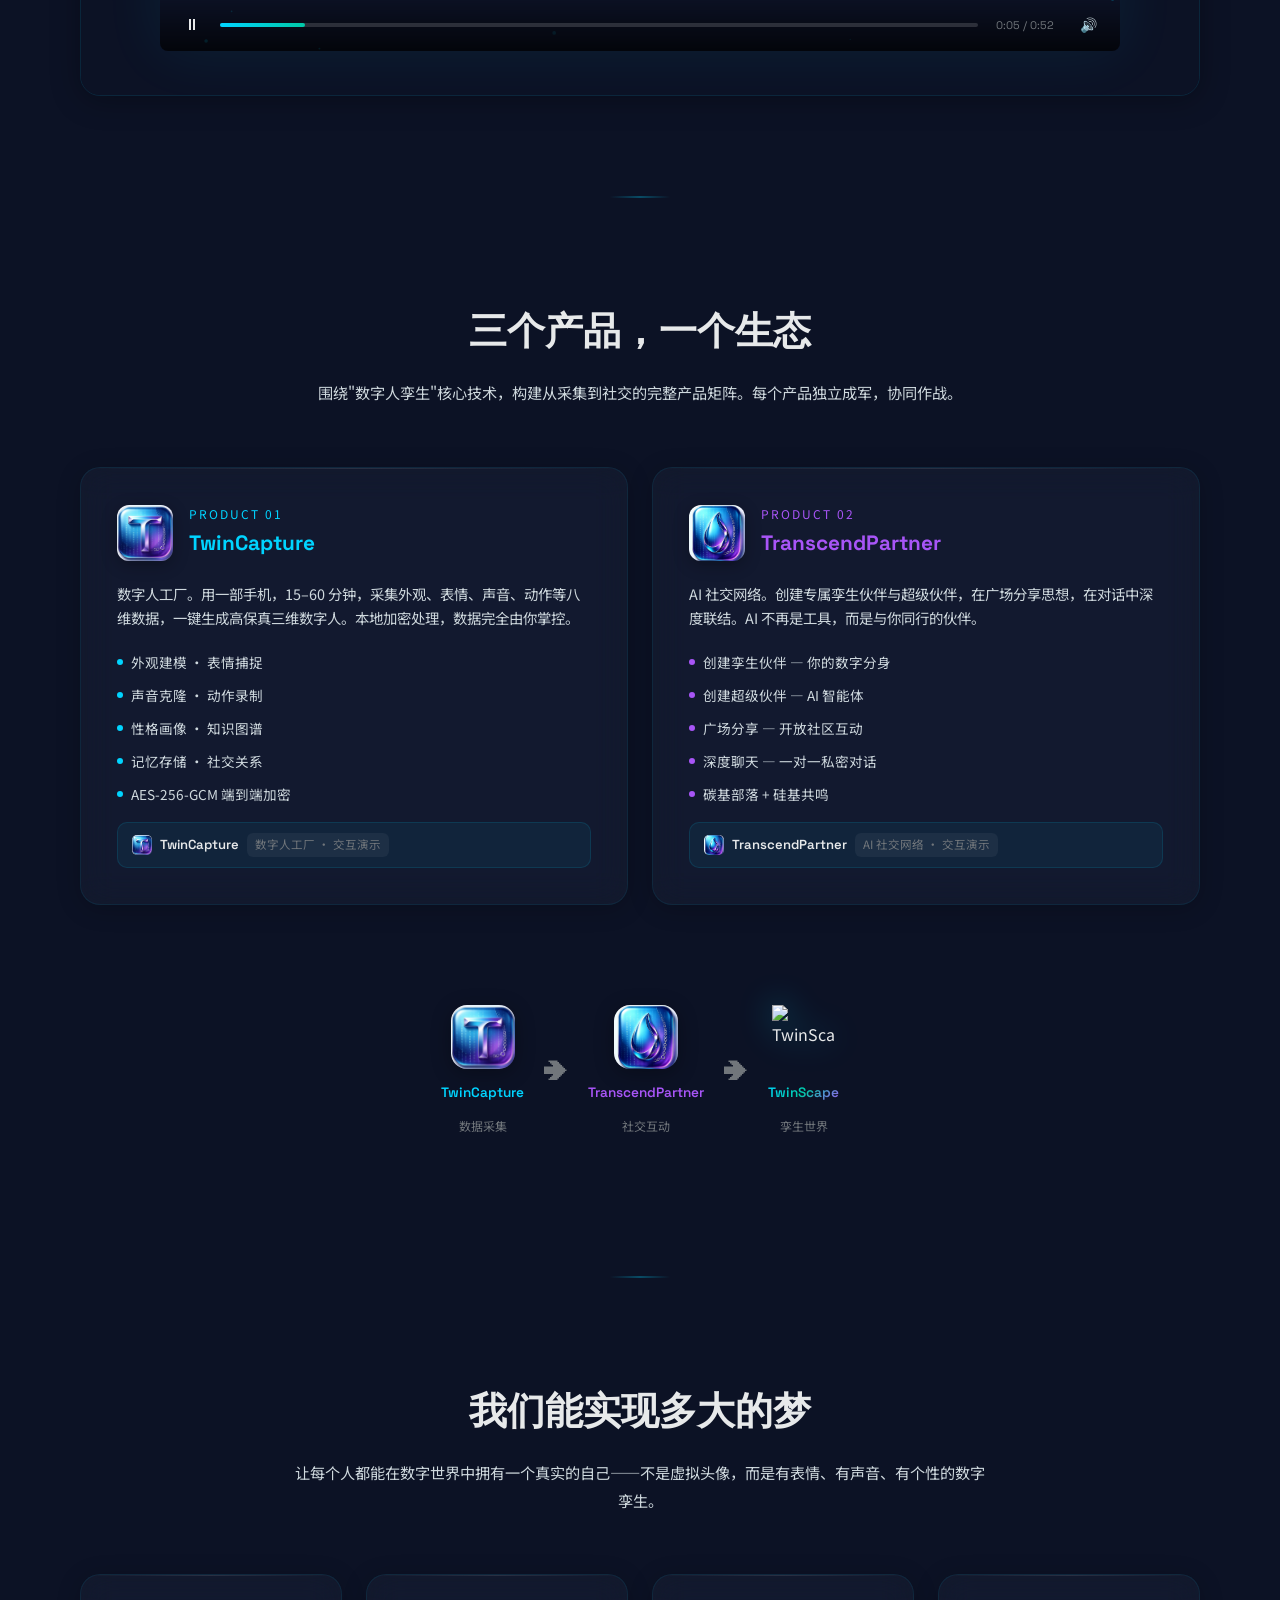
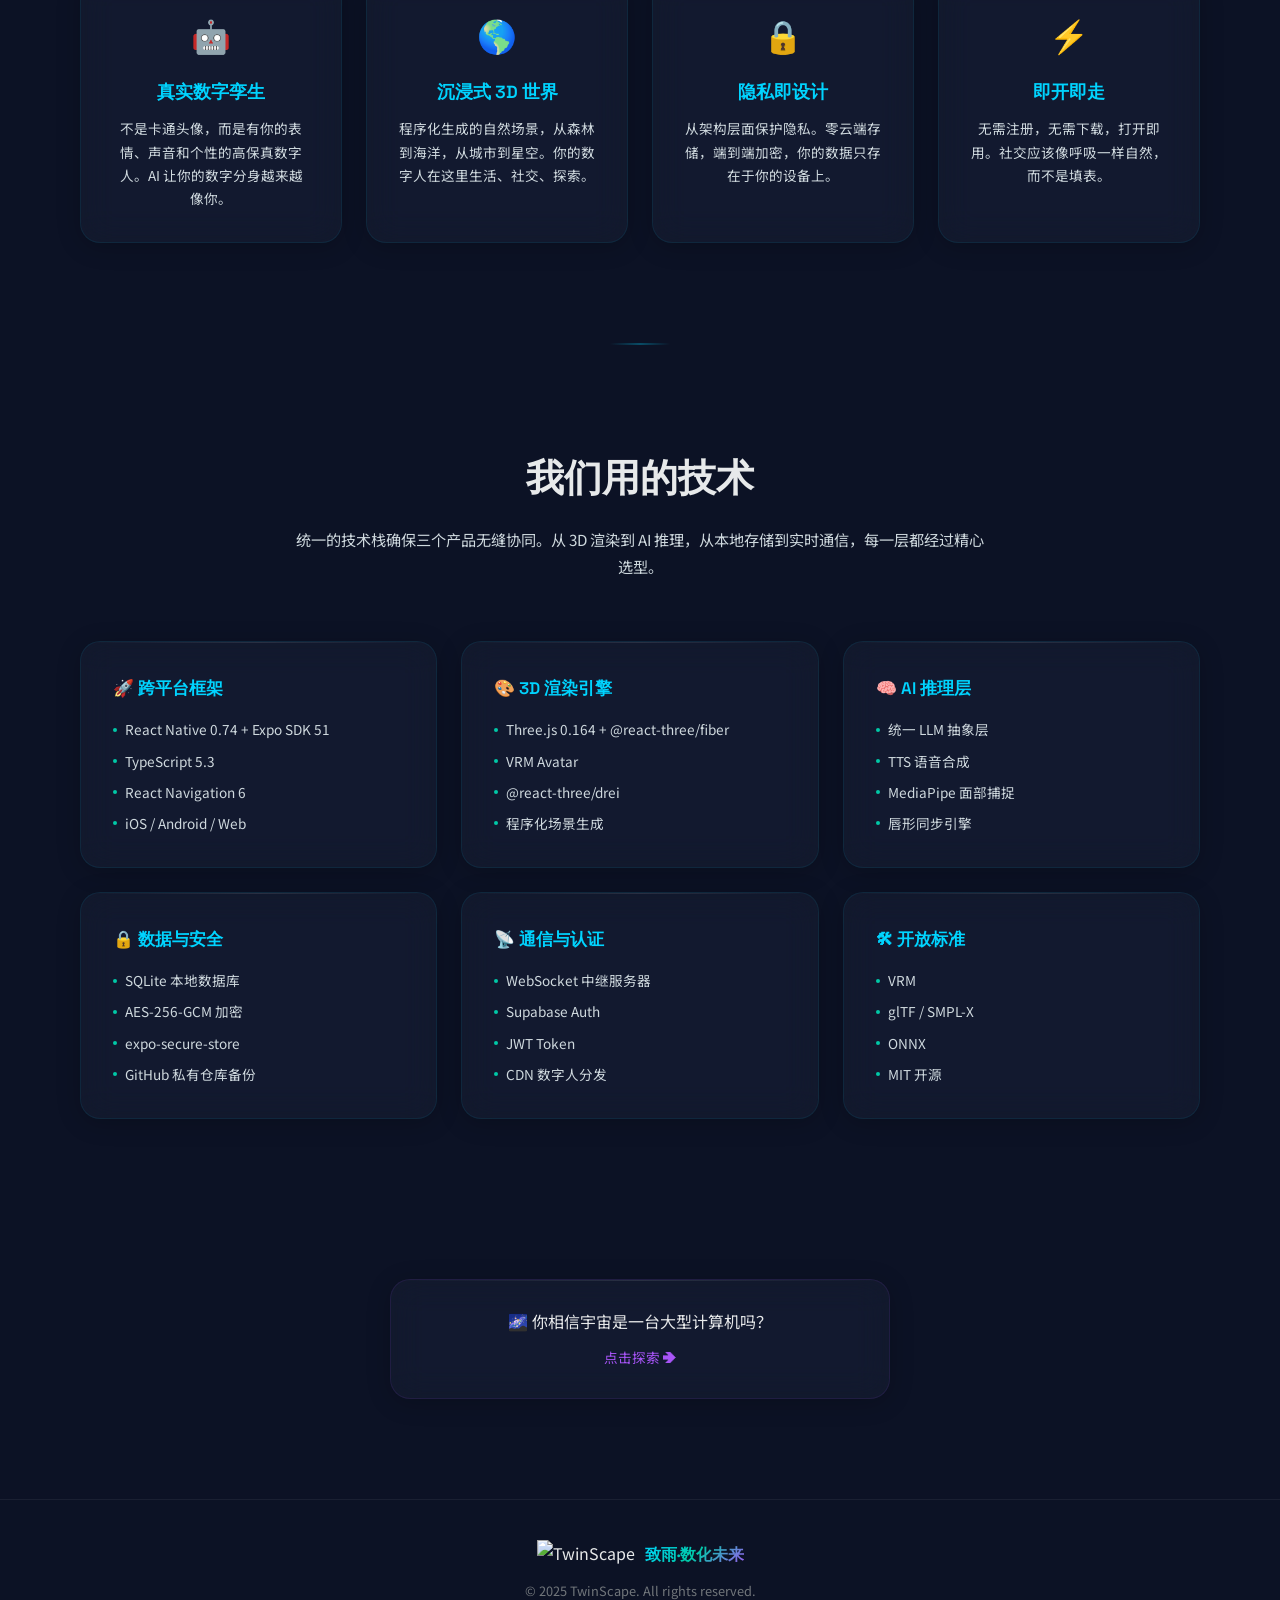
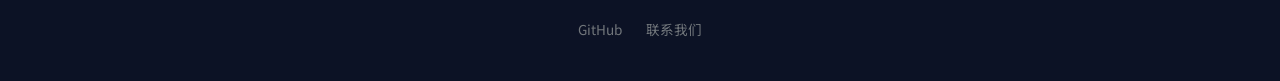
==== commit 1a1cc521: "fix: restore original design - demo links, product descriptions, section dividers" ====
--- a/index.html
+++ b/index.html
@@ -806,6 +806,36 @@
 ::-webkit-scrollbar-thumb { background: rgba(0, 212, 255, 0.2); border-radius: 3px; }
 ::-webkit-scrollbar-thumb:hover { background: rgba(0, 212, 255, 0.4); }
 
+/* ===== SECTION DIVIDER ===== */
+.section-divider {
+  width: 60px; height: 2px; margin: 0 auto;
+  background: linear-gradient(90deg, transparent, var(--accent-cyan), transparent);
+  opacity: 0.3;
+}
+
+/* ===== DEMO LABEL ===== */
+.demo-label {
+  display: flex; align-items: center; gap: 8px;
+  margin-top: 16px; padding: 10px 14px;
+  background: rgba(0, 212, 255, 0.06);
+  border: 1px solid rgba(0, 212, 255, 0.12);
+  border-radius: 10px; cursor: pointer;
+  transition: all 0.3s ease;
+}
+.demo-label:hover {
+  background: rgba(0, 212, 255, 0.1);
+  border-color: rgba(0, 212, 255, 0.2);
+}
+.demo-label-name {
+  font-family: var(--font-headline); font-size: 0.82rem;
+  font-weight: 600; color: var(--text-primary);
+}
+.demo-label-tag {
+  font-size: 0.72rem; color: var(--text-dim);
+  background: rgba(255,255,255,0.05);
+  padding: 2px 8px; border-radius: 6px;
+}
+
 /* ===== RESPONSIVE ===== */
 @media (max-width: 768px) {
   section, .video-section, .easter-egg-section { padding-left: 20px; padding-right: 20px; }
@@ -868,6 +898,7 @@
 </div>
 
 <!-- ===== PRODUCTS ===== -->
+<div class="section-divider"></div>
 <section id="products">
   <h2 class="section-title reveal">三个产品，一个生态</h2>
   <p class="section-subtitle reveal">围绕"数字人孪生"核心技术，构建从采集到社交的完整产品矩阵。每个产品独立成军，协同作战。</p>
@@ -882,14 +913,19 @@
           <div class="product-card-title">TwinCapture</div>
         </div>
       </div>
-      <p class="product-card-desc">数字人工工厂。用手机摄像头采集面部、声音和表情，本地 AI 实时处理，生成高精度数字人模型。你的数据，从不出手。</p>
+      <p class="product-card-desc">数字人工厂。用一部手机，15–60 分钟，采集外观、表情、声音、动作等八维数据，一键生成高保真三维数字人。本地加密处理，数据完全由你掌控。</p>
       <ul class="product-card-features">
-        <li>手机端面部 + 声音采集</li>
-        <li>本地 AI 实时推理生成</li>
+        <li>外观建模 · 表情捕捉</li>
+        <li>声音克隆 · 动作录制</li>
+        <li>性格画像 · 知识图谱</li>
+        <li>记忆存储 · 社交关系</li>
         <li>AES-256-GCM 端到端加密</li>
-        <li>VRM 标准数字人格式输出</li>
-        <li>零云端依赖，数据主权归你</li>
       </ul>
+      <div class="demo-label">
+        <img src="assets/icon-twincapture.jpg" alt="" style="width:20px;height:20px;border-radius:5px;">
+        <span class="demo-label-name">TwinCapture</span>
+        <span class="demo-label-tag">数字人工厂 · 交互演示</span>
+      </div>
     </div>
 
     <!-- TranscendPartner -->
@@ -901,14 +937,19 @@
           <div class="product-card-title">TranscendPartner</div>
         </div>
       </div>
-      <p class="product-card-desc">AI 社交网络。零时群聊，无需注册，即开即走。你的数字人替你社交，24/7 在线。AI 驱动的深度对话，超越文字的交流。</p>
+      <p class="product-card-desc">AI 社交网络。创建专属孪生伙伴与超级伙伴，在广场分享思想，在对话中深度联结。AI 不再是工具，而是与你同行的伙伴。</p>
       <ul class="product-card-features">
-        <li>零时群聊：即开即走</li>
-        <li>数字人 24/7 替身社交</li>
-        <li>AI 驱动深度对话</li>
-        <li>WebSocket 实时通信</li>
-        <li>跨平台：iOS / Android / Web</li>
+        <li>创建孪生伙伴 — 你的数字分身</li>
+        <li>创建超级伙伴 — AI 智能体</li>
+        <li>广场分享 — 开放社区互动</li>
+        <li>深度聊天 — 一对一私密对话</li>
+        <li>碳基部落 + 硅基共鸣</li>
       </ul>
+      <div class="demo-label">
+        <img src="assets/icon-transcendpartner.jpg" alt="" style="width:20px;height:20px;border-radius:5px;">
+        <span class="demo-label-name">TranscendPartner</span>
+        <span class="demo-label-tag">AI 社交网络 · 交互演示</span>
+      </div>
     </div>
   </div>
 
@@ -935,6 +976,7 @@
 </section>
 
 <!-- ===== VISION ===== -->
+<div class="section-divider"></div>
 <section>
   <h2 class="section-title reveal">我们能实现多大的梦</h2>
   <p class="section-subtitle reveal">让每个人都能在数字世界中拥有一个真实的自己——不是虚拟头像，而是有表情、有声音、有个性的数字孪生。</p>
@@ -964,6 +1006,7 @@
 </section>
 
 <!-- ===== TECH STACK ===== -->
+<div class="section-divider"></div>
 <section>
   <h2 class="section-title reveal">我们用的技术</h2>
   <p class="section-subtitle reveal">统一的技术栈确保三个产品无缝协同。从 3D 渲染到 AI 推理，从本地存储到实时通信，每一层都经过精心选型。</p>
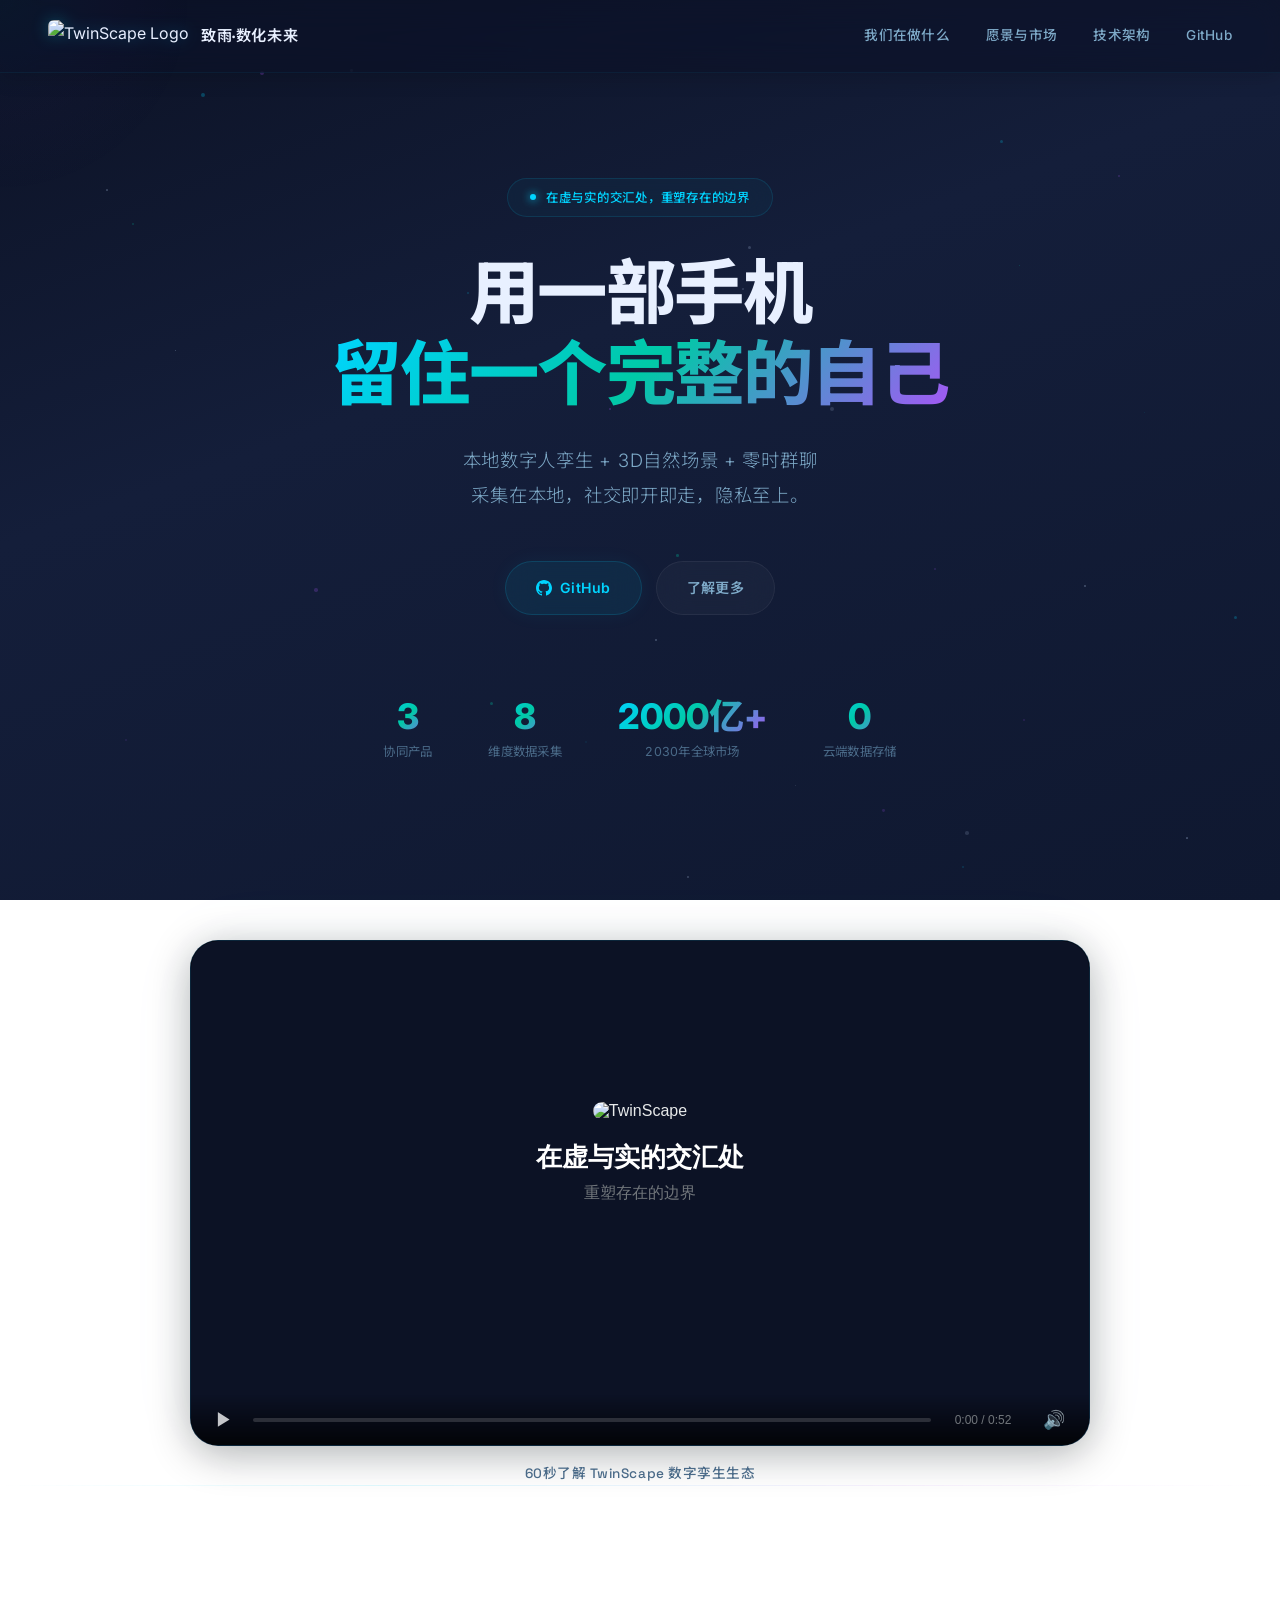
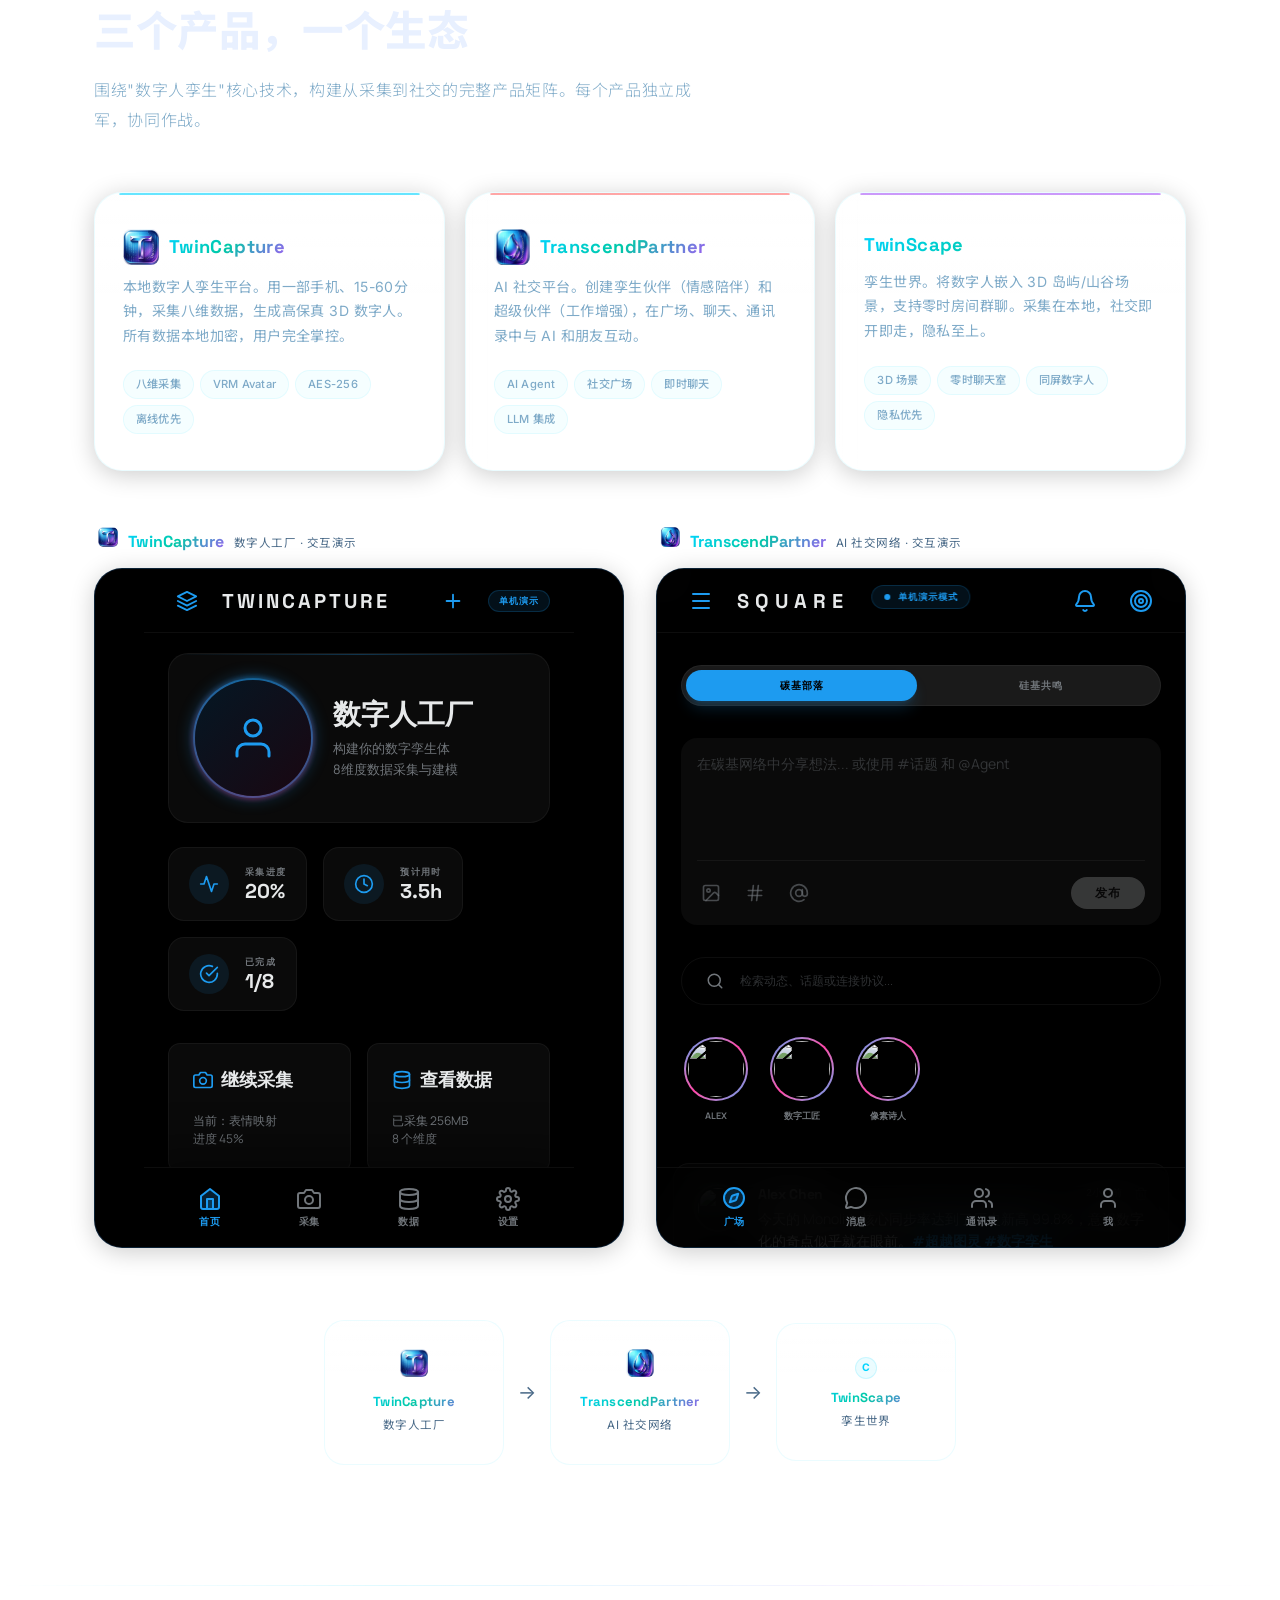
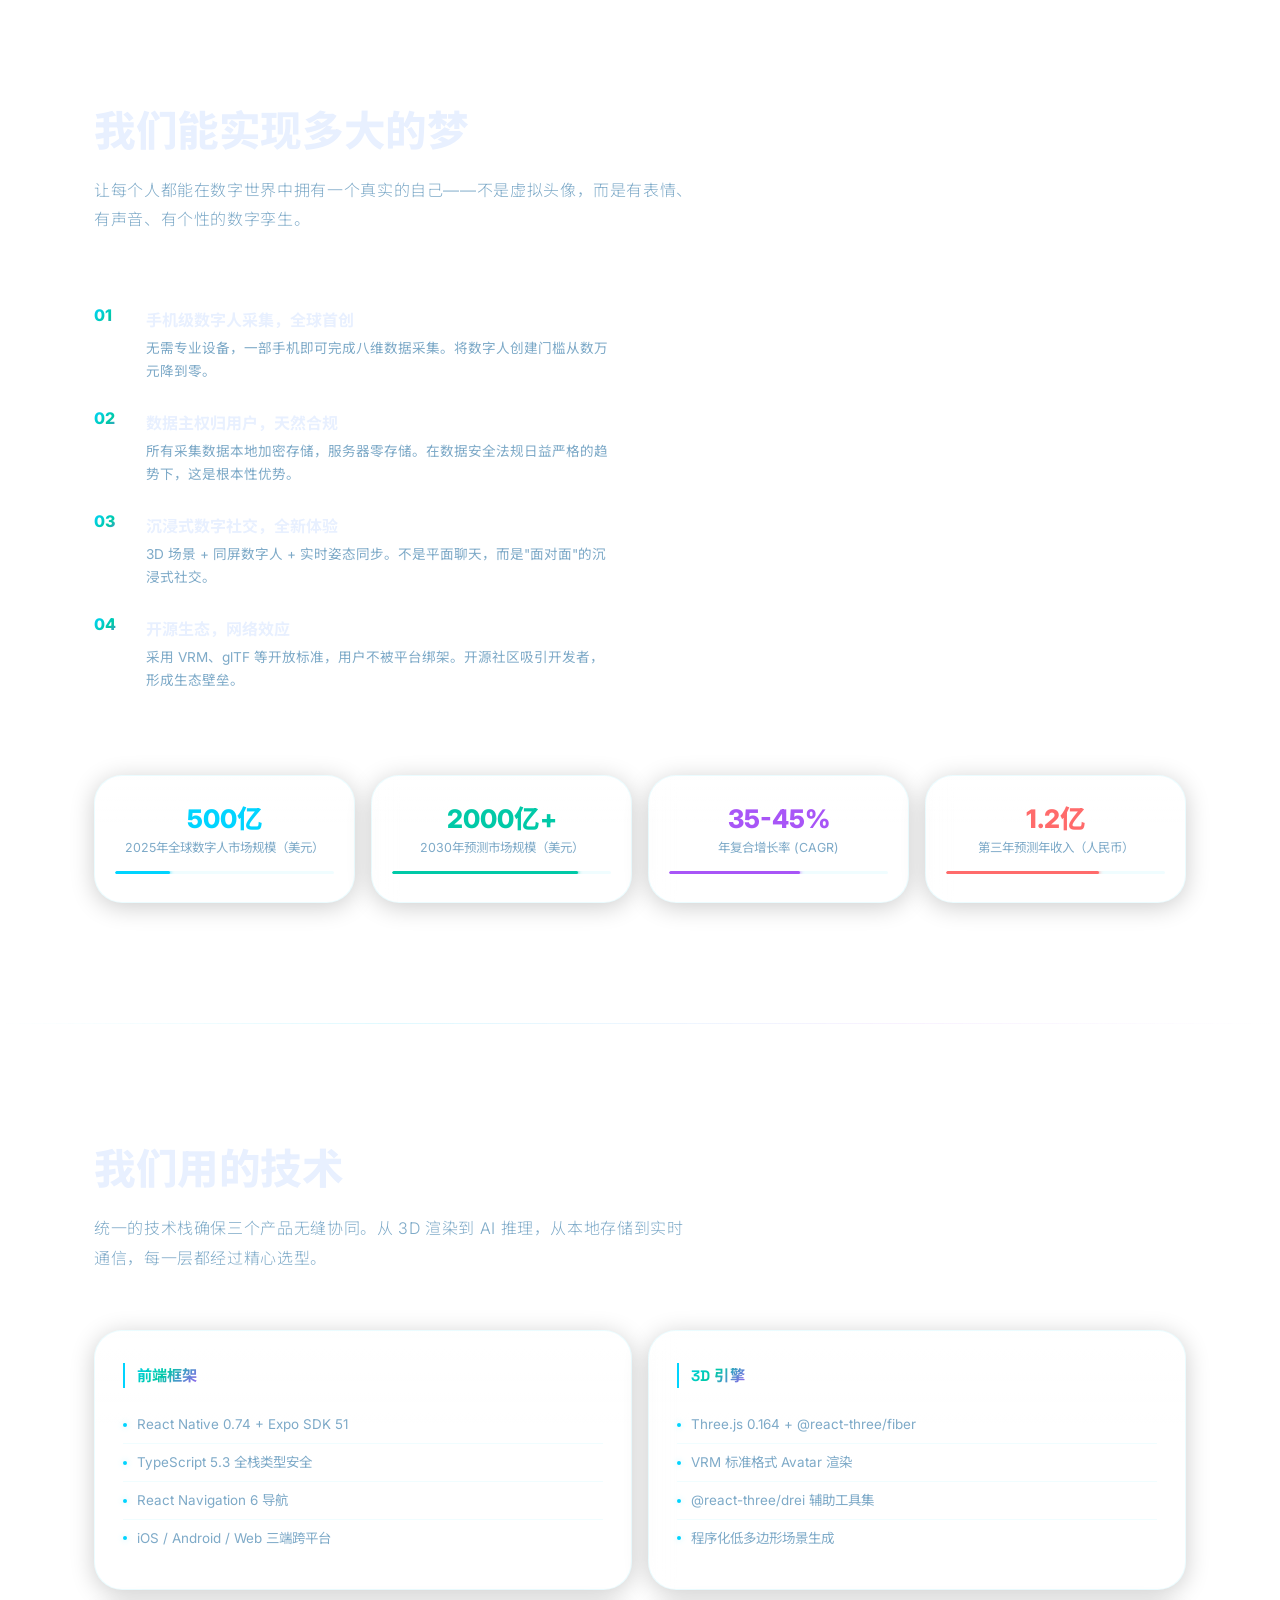
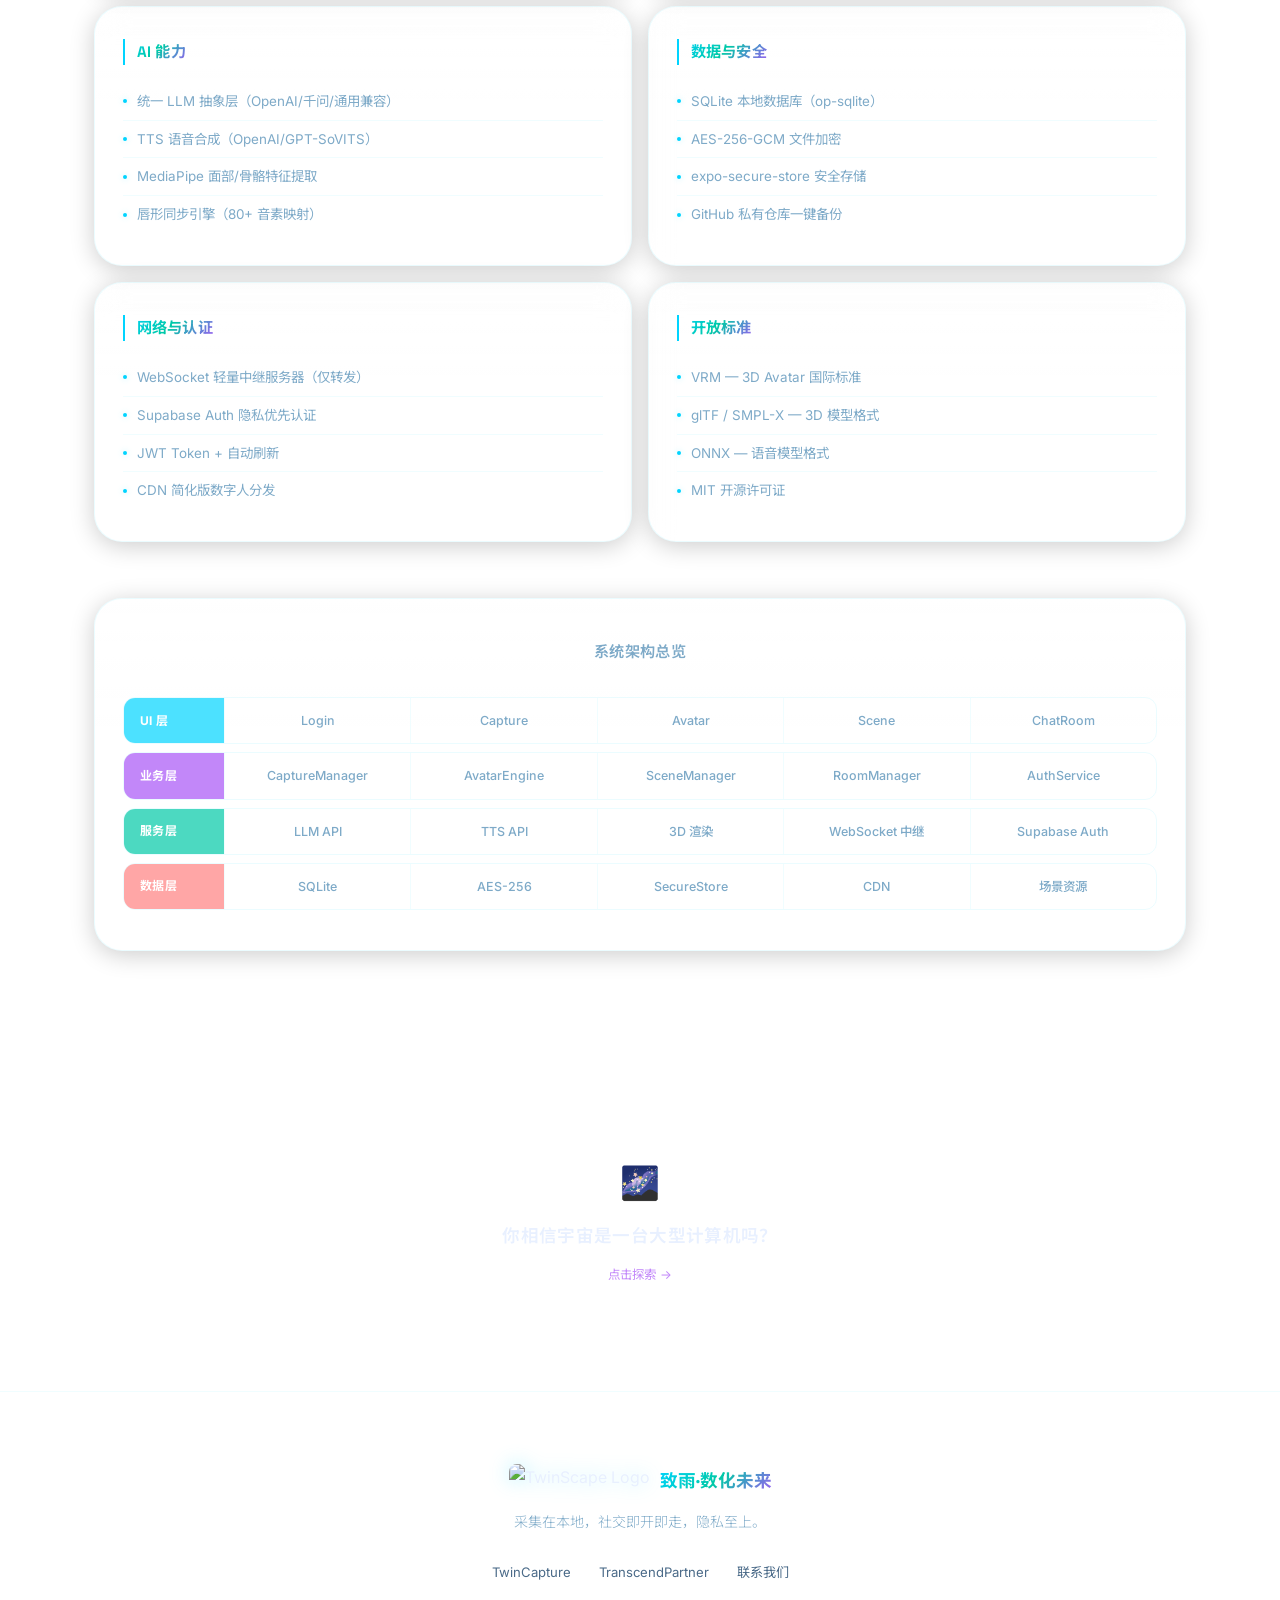
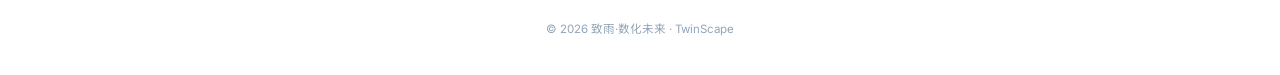
==== commit 45dff724: "fix: restore all original files from backup - index.html, demos, video-demo" ====
--- a/index.html
+++ b/index.html
@@ -2,253 +2,312 @@
 <html lang="zh-CN">
 <head>
 <meta charset="UTF-8">
-<meta name="viewport" content="width=device-width, initial-scale=1.0">
-<title>TwinScape - 致雨·数化未来</title>
+<meta name="viewport" content="width=device-width, initial-scale=1.0, maximum-scale=5.0, viewport-fit=cover">
+<meta name="theme-color" content="#0c1225">
+<meta name="apple-mobile-web-app-capable" content="yes">
+<meta name="apple-mobile-web-app-status-bar-style" content="black-translucent">
+<title>TwinScape — 在虚与实的交汇处，重塑存在的边界</title>
+<meta name="description" content="本地数字人孪生 + 3D自然场景 + 零时群聊。采集在本地，社交即开即走，隐私至上。">
 <link rel="icon" type="image/png" href="assets/logo.png">
-<link href="https://fonts.googleapis.com/css2?family=Noto+Sans+SC:wght@300;400;500;700&family=Space+Grotesk:wght@400;500;600;700&display=swap" rel="stylesheet">
+<link rel="preconnect" href="https://fonts.googleapis.com">
+<link rel="preconnect" href="https://fonts.gstatic.com" crossorigin>
+<link href="https://fonts.googleapis.com/css2?family=Inter:wght@300;400;500;600;700;800;900&family=Noto+Sans+SC:wght@300;400;500;700;900&family=Space+Grotesk:wght@400;500;600;700&display=swap" rel="stylesheet">
 <style>
 :root {
-  --bg-primary: #0c1225;
-  --bg-secondary: #0a1628;
-  --text-primary: #e7e9ea;
-  --text-secondary: #cfd9de;
-  --text-dim: #71767b;
+  --deep-bg: #0c1225;
+  --mid-bg: #141e3a;
+  --surface-bg: #0f1830;
   --accent-cyan: #00d4ff;
   --accent-purple: #a855f7;
   --accent-teal: #00c9a7;
-  --gradient-main: linear-gradient(135deg, #00d4ff, #00c9a7, #a855f7);
-  --font-body: 'Noto Sans SC', sans-serif;
-  --font-headline: 'Space Grotesk', sans-serif;
-  --radius: 12px;
-  --radius-lg: 20px;
-}
-
+  --accent-coral: #ff6b6b;
+  --text-primary: #e8f0ff;
+  --text-secondary: #7eaac8;
+  --text-dim: #4a6a88;
+  --glass-bg: rgba(255, 255, 255, 0.04);
+  --glass-border: rgba(0, 212, 255, 0.1);
+  --glass-hover: rgba(255, 255, 255, 0.07);
+  --glass-shine: rgba(255, 255, 255, 0.04);
+  --font-body: 'Inter', 'Noto Sans SC', sans-serif;
+  --font-headline: 'Space Grotesk', 'Noto Sans SC', sans-serif;
+  --radius: 20px;
+  --radius-sm: 12px;
+  --radius-lg: 28px;
+  --gradient-main: linear-gradient(135deg, var(--accent-cyan) 0%, var(--accent-teal) 50%, var(--accent-purple) 100%);
+}
 *, *::before, *::after { margin: 0; padding: 0; box-sizing: border-box; }
-
-html { scroll-behavior: smooth; }
-
+html { scroll-behavior: smooth; font-size: 16px; }
 body {
   font-family: var(--font-body);
-  background: var(--bg-primary);
+  background: linear-gradient(160deg, #0c1225 0%, #141e3a 40%, #0f1830 100%);
+  background-attachment: fixed;
   color: var(--text-primary);
   line-height: 1.7;
   overflow-x: hidden;
-}
-
-/* ===== NAV ===== */
+  -webkit-font-smoothing: antialiased;
+  min-height: 100vh;
+}
+a { color: inherit; text-decoration: none; }
+::-webkit-scrollbar { width: 5px; }
+::-webkit-scrollbar-track { background: var(--deep-bg); }
+::-webkit-scrollbar-thumb { background: var(--accent-cyan); border-radius: 3px; opacity: 0.4; }
+
+/* ============ Background Particles (CSS) ============ */
+.particles { position: fixed; inset: 0; z-index: 0; pointer-events: none; overflow: hidden; }
+.particle {
+  position: absolute;
+  border-radius: 50%;
+  animation: particle-float ease-in-out infinite;
+  will-change: transform;
+}
+@keyframes particle-float {
+  0%, 100% { transform: translateY(0) translateX(0); }
+  25% { transform: translateY(-40px) translateX(15px); }
+  50% { transform: translateY(-20px) translateX(-10px); }
+  75% { transform: translateY(-50px) translateX(8px); }
+}
+
+/* ============ Cursor Glow ============ */
+.cursor-glow {
+  position: fixed;
+  width: 400px; height: 400px;
+  border-radius: 50%;
+  background: radial-gradient(circle, rgba(0,212,255,0.03) 0%, rgba(168,85,247,0.015) 40%, transparent 70%);
+  pointer-events: none;
+  z-index: 9998;
+  transform: translate(-50%, -50%);
+  will-change: left, top;
+}
+
+/* ============ Navigation (Liquid Glass) ============ */
 .nav {
-  position: fixed;
-  top: 0;
-  left: 0;
-  right: 0;
+  position: fixed; top: 0; left: 0; right: 0;
   z-index: 1000;
-  backdrop-filter: blur(20px) saturate(120%);
-  -webkit-backdrop-filter: blur(20px) saturate(120%);
-  background: rgba(12, 18, 37, 0.75);
-  border-bottom: 1px solid rgba(255, 255, 255, 0.06);
-  padding: 0 40px;
-  height: 64px;
-  display: flex;
-  align-items: center;
-  justify-content: space-between;
-}
-
-.nav-brand {
-  display: flex;
-  align-items: center;
-  gap: 10px;
-  text-decoration: none;
-}
-
-.nav-brand img {
-  height: 32px;
-  width: auto;
-}
-
-.nav-brand span {
+  padding: 20px 48px;
+  display: flex; justify-content: space-between; align-items: center;
+  backdrop-filter: blur(16px) saturate(120%);
+  -webkit-backdrop-filter: blur(16px) saturate(120%);
+  background: rgba(12, 18, 37, 0.6);
+  border-bottom: 1px solid rgba(0, 212, 255, 0.06);
+  box-shadow: 0 4px 20px rgba(0, 0, 0, 0.15);
+  transition: all 0.4s;
+}
+.nav.scrolled {
+  padding: 14px 48px;
+  background: rgba(12, 18, 37, 0.8);
+  box-shadow: 0 8px 30px rgba(0, 0, 0, 0.25);
+}
+.nav-logo { display: flex; align-items: center; gap: 12px; }
+.nav-logo-icon {
+  height: 32px; width: auto; border-radius: 6px;
+  filter: drop-shadow(0 0 8px rgba(0, 212, 255, 0.3));
+}
+.nav-logo-text {
   font-family: var(--font-headline);
-  font-size: 1.1em;
+  font-size: 0.95rem;
   font-weight: 600;
+  color: var(--text-primary);
+  letter-spacing: 0.04em;
+}
+.nav-links { display: flex; gap: 36px; }
+.nav-links a {
+  font-family: var(--font-body);
+  font-size: 0.85rem;
+  font-weight: 500;
+  color: var(--text-secondary);
+  transition: all 0.3s;
+  letter-spacing: 0.02em;
+  position: relative;
+}
+.nav-links a::after {
+  content: '';
+  position: absolute;
+  bottom: -4px; left: 0; right: 0;
+  height: 1px;
+  background: var(--accent-cyan);
+  opacity: 0;
+  transition: opacity 0.3s;
+}
+.nav-links a:hover { color: var(--accent-cyan); }
+.nav-links a:hover::after { opacity: 1; }
+.nav-hamburger {
+  display: none; flex-direction: column; gap: 5px;
+  cursor: pointer; padding: 4px; z-index: 1001;
+}
+.nav-hamburger span {
+  width: 20px; height: 1.5px;
+  background: var(--text-primary);
+  border-radius: 1px;
+  transition: all 0.3s;
+}
+.nav-hamburger.active span:nth-child(1) { transform: rotate(45deg) translate(5px, 5px); }
+.nav-hamburger.active span:nth-child(2) { opacity: 0; }
+.nav-hamburger.active span:nth-child(3) { transform: rotate(-45deg) translate(5px, -5px); }
+.mobile-menu {
+  display: none; position: fixed; inset: 0;
+  background: rgba(12, 18, 37, 0.95);
+  backdrop-filter: blur(16px) saturate(120%);
+  -webkit-backdrop-filter: blur(16px) saturate(120%);
+  z-index: 999;
+  flex-direction: column; align-items: center; justify-content: center; gap: 36px;
+}
+.mobile-menu.active { display: flex; }
+.mobile-menu a {
+  font-family: var(--font-body);
+  font-size: 1.2rem;
+  font-weight: 500;
+  color: var(--text-secondary);
+  transition: color 0.3s;
+}
+.mobile-menu a:hover { color: var(--accent-cyan); }
+
+/* ============ Badge Logo ============ */
+.badge-logo {
+  width: 36px; height: 36px;
+  position: relative;
+  flex-shrink: 0;
+}
+.badge-logo-sm { width: 28px; height: 28px; }
+.badge-logo svg { width: 100%; height: 100%; }
+
+/* ============ Hero ============ */
+.hero {
+  min-height: 100vh;
+  display: flex; flex-direction: column; justify-content: center; align-items: center;
+  text-align: center;
+  padding: 120px 24px 80px;
+  position: relative; z-index: 2;
+}
+.hero-content { position: relative; z-index: 2; max-width: 860px; }
+.hero-badge {
+  display: inline-flex; align-items: center; gap: 10px;
+  padding: 8px 22px; border-radius: 100px;
+  border: 1px solid rgba(0,212,255,0.12);
+  background: rgba(0,212,255,0.04);
+  backdrop-filter: blur(16px); -webkit-backdrop-filter: blur(16px);
+  font-family: var(--font-body); font-size: 0.78rem;
+  font-weight: 500;
+  color: var(--accent-cyan);
+  margin-bottom: 36px; letter-spacing: 0.06em;
+}
+.hero-badge .pulse {
+  width: 6px; height: 6px; border-radius: 50%;
+  background: var(--accent-cyan);
+  box-shadow: 0 0 8px var(--accent-cyan);
+  animation: biolum-pulse 2.5s ease-in-out infinite;
+}
+@keyframes biolum-pulse {
+  0%, 100% { opacity: 1; box-shadow: 0 0 8px var(--accent-cyan); }
+  50% { opacity: 0.3; box-shadow: 0 0 2px var(--accent-cyan); }
+}
+.hero h1 {
+  font-family: var(--font-body);
+  font-size: clamp(2.6rem, 5.5vw, 4.5rem);
+  font-weight: 800; line-height: 1.15; letter-spacing: -0.02em;
+  margin-bottom: 28px; color: var(--text-primary);
+}
+.hero h1 .gradient-text {
   background: var(--gradient-main);
-  -webkit-background-clip: text;
-  -webkit-text-fill-color: transparent;
-  background-clip: text;
-}
-
-.nav-links {
-  display: flex;
-  align-items: center;
-  gap: 28px;
-  list-style: none;
-}
-
-.nav-links a {
+  -webkit-background-clip: text; -webkit-text-fill-color: transparent; background-clip: text;
+}
+.hero-sub {
+  font-size: clamp(0.95rem, 1.8vw, 1.15rem);
+  color: var(--text-secondary); max-width: 580px;
+  margin: 0 auto 48px; font-weight: 300; line-height: 1.9;
+  letter-spacing: 0.04em;
+}
+.hero-actions { display: flex; gap: 14px; justify-content: center; flex-wrap: wrap; }
+
+/* ============ Buttons (Glass) ============ */
+.btn {
+  display: inline-flex; align-items: center; gap: 8px;
+  padding: 14px 30px; border-radius: 100px;
+  font-family: var(--font-body);
+  font-size: 0.88rem;
+  font-weight: 600;
+  transition: all 0.4s; cursor: pointer; border: none; letter-spacing: 0.02em;
+}
+.btn-primary {
+  background: rgba(0, 212, 255, 0.08);
+  color: var(--accent-cyan);
+  border: 1px solid rgba(0, 212, 255, 0.15);
+  box-shadow: 0 0 20px rgba(0, 212, 255, 0.05);
+  backdrop-filter: blur(16px); -webkit-backdrop-filter: blur(16px);
+}
+.btn-primary:hover {
+  background: rgba(0, 212, 255, 0.14);
+  box-shadow: 0 0 40px rgba(0, 212, 255, 0.1);
+  transform: translateY(-2px); border-color: rgba(0, 212, 255, 0.3);
+}
+.btn-ghost {
+  background: rgba(255,255,255,0.03);
   color: var(--text-secondary);
-  text-decoration: none;
-  font-size: 0.9em;
-  transition: color 0.3s;
-}
-
-.nav-links a:hover { color: var(--accent-cyan); }
-
-.nav-hamburger {
-  display: none;
-  background: none;
-  border: none;
+  border: 1px solid rgba(255,255,255,0.06);
+  backdrop-filter: blur(16px); -webkit-backdrop-filter: blur(16px);
+}
+.btn-ghost:hover {
+  border-color: rgba(0,212,255,0.2);
   color: var(--text-primary);
-  font-size: 24px;
-  cursor: pointer;
-  padding: 4px;
-}
-
-.mobile-menu {
-  display: none;
-  position: fixed;
-  top: 64px;
-  left: 0;
-  right: 0;
-  background: rgba(12, 18, 37, 0.95);
-  backdrop-filter: blur(20px);
-  border-bottom: 1px solid rgba(255, 255, 255, 0.06);
-  padding: 20px 40px;
-  z-index: 999;
-}
-
-.mobile-menu.open { display: block; }
-
-.mobile-menu a {
-  display: block;
-  color: var(--text-secondary);
-  text-decoration: none;
-  padding: 12px 0;
-  font-size: 1em;
-  border-bottom: 1px solid rgba(255, 255, 255, 0.04);
-}
-
-.mobile-menu a:hover { color: var(--accent-cyan); }
-
-@media (max-width: 768px) {
-  .nav-links { display: none; }
-  .nav-hamburger { display: block; }
-  .nav { padding: 0 20px; }
-}
-
-/* ===== HERO ===== */
-.hero {
-  position: relative;
-  min-height: 100vh;
-  display: flex;
-  align-items: center;
-  justify-content: center;
-  text-align: center;
-  padding: 120px 40px 80px;
-  overflow: hidden;
-}
-
-.hero-canvas {
-  position: absolute;
-  inset: 0;
-  z-index: 0;
-}
-
-.hero-content {
-  position: relative;
-  z-index: 1;
-  max-width: 800px;
-}
-
-.hero h1 {
-  font-family: var(--font-headline);
-  font-size: clamp(2em, 5vw, 3.5em);
-  font-weight: 700;
+  background: rgba(255,255,255,0.05);
+  transform: translateY(-2px);
+}
+.hero-stats {
+  display: flex; gap: 56px; justify-content: center;
+  margin-top: 80px; flex-wrap: wrap;
+}
+.hero-stat { text-align: center; }
+.hero-stat .num {
+  font-family: var(--font-body);
+  font-size: 2.2rem;
+  font-weight: 800;
+  background: var(--gradient-main);
+  -webkit-background-clip: text; -webkit-text-fill-color: transparent; background-clip: text;
   line-height: 1.2;
-  margin-bottom: 20px;
-  background: var(--gradient-main);
-  -webkit-background-clip: text;
-  -webkit-text-fill-color: transparent;
-  background-clip: text;
-}
-
-.hero p {
-  font-size: clamp(0.95em, 2vw, 1.15em);
-  color: var(--text-secondary);
-  max-width: 600px;
-  margin: 0 auto 36px;
-  line-height: 1.8;
-}
-
-.hero-buttons {
-  display: flex;
-  gap: 16px;
-  justify-content: center;
-  flex-wrap: wrap;
-}
-
-.btn {
-  display: inline-flex;
-  align-items: center;
-  gap: 8px;
-  padding: 12px 28px;
-  border-radius: var(--radius);
-  font-size: 0.95em;
-  font-family: var(--font-body);
-  text-decoration: none;
-  cursor: pointer;
-  transition: all 0.3s;
-  border: none;
-}
-
-.btn-outline {
-  background: transparent;
-  border: 1px solid rgba(0, 212, 255, 0.3);
-  color: var(--accent-cyan);
-}
-
-.btn-outline:hover {
-  background: rgba(0, 212, 255, 0.08);
-  border-color: var(--accent-cyan);
-  box-shadow: 0 0 20px rgba(0, 212, 255, 0.15);
-}
-
-.btn-fill {
-  background: var(--gradient-main);
-  color: #fff;
+}
+.hero-stat .label {
+  font-size: 0.78rem; color: var(--text-dim);
+  margin-top: 4px; font-weight: 400; letter-spacing: 0.02em;
+}
+
+/* ============ Section Common ============ */
+.section {
+  padding: 120px 24px; max-width: 1140px;
+  margin: 0 auto; position: relative; z-index: 2;
+}
+.section-label {
+  display: inline-flex; align-items: center; gap: 10px;
+  font-family: var(--font-body); font-size: 0.72rem;
+  letter-spacing: 0.08em; text-transform: uppercase;
+  color: var(--accent-teal); margin-bottom: 16px;
   font-weight: 500;
 }
-
-.btn-fill:hover {
-  box-shadow: 0 4px 24px rgba(0, 212, 255, 0.3);
-  transform: translateY(-2px);
-}
-
-/* ===== SECTIONS ===== */
-section {
-  padding: 100px 40px;
-  max-width: 1200px;
-  margin: 0 auto;
-}
-
+.section-label .wave-line {
+  width: 28px; height: 2px;
+  background: linear-gradient(90deg, var(--accent-teal), transparent);
+  border-radius: 1px;
+}
 .section-title {
   font-family: var(--font-headline);
-  font-size: clamp(1.6em, 3.5vw, 2.4em);
-  font-weight: 700;
-  text-align: center;
-  margin-bottom: 16px;
-}
-
-.section-subtitle {
-  text-align: center;
-  color: var(--text-secondary);
-  max-width: 700px;
-  margin: 0 auto 60px;
-  font-size: 0.95em;
-  line-height: 1.8;
-}
-
-/* ===== GLASS CARD ===== */
+  font-size: clamp(1.8rem, 3.5vw, 2.6rem);
+  font-weight: 800; letter-spacing: -0.01em;
+  line-height: 1.25; margin-bottom: 18px; color: var(--text-primary);
+}
+.section-desc {
+  font-size: 1rem; color: var(--text-secondary);
+  max-width: 600px; line-height: 1.85; font-weight: 300;
+  letter-spacing: 0.04em;
+}
+
+/* ============ Divider ============ */
+.section-divider {
+  width: 100%; height: 1px;
+  background: linear-gradient(90deg, transparent 0%, rgba(0,212,255,0.12) 30%, rgba(168,85,247,0.08) 70%, transparent 100%);
+  margin: 0 auto; position: relative; z-index: 2;
+}
+
+/* ============ Glass Card (Liquid Glass) ============ */
 .glass-card {
-  position: relative;
-  overflow: hidden;
+  position: relative; overflow: hidden;
   border-radius: var(--radius-lg);
   backdrop-filter: blur(16px) saturate(120%);
   -webkit-backdrop-filter: blur(16px) saturate(120%);
@@ -257,1022 +316,1040 @@
   box-shadow: 0 4px 24px rgba(0, 0, 0, 0.2);
   transition: all 0.5s cubic-bezier(0.23, 1, 0.32, 1);
 }
-
 .glass-card::before {
   content: '';
-  position: absolute;
-  top: 0;
-  left: 0;
-  right: 0;
-  height: 1px;
-  background: linear-gradient(90deg, transparent, rgba(255, 255, 255, 0.1), transparent);
-  z-index: 1;
-}
-
+  position: absolute; top: 0; left: 0; right: 0; height: 40%;
+  background: linear-gradient(180deg, rgba(255,255,255,0.02) 0%, transparent 100%);
+  border-radius: var(--radius-lg) var(--radius-lg) 0 0;
+  pointer-events: none; z-index: 1;
+}
 .glass-card::after {
   content: '';
-  position: absolute;
-  inset: 0;
+  position: absolute; inset: -1px;
   border-radius: var(--radius-lg);
   padding: 1px;
-  background: linear-gradient(135deg, rgba(0, 212, 255, 0.2), rgba(0, 201, 167, 0.1), rgba(168, 85, 247, 0.2));
+  background: linear-gradient(135deg, transparent 40%, rgba(0,212,255,0.15) 50%, rgba(168,85,247,0.1) 60%, transparent 70%);
   -webkit-mask: linear-gradient(#fff 0 0) content-box, linear-gradient(#fff 0 0);
   -webkit-mask-composite: xor;
   mask-composite: exclude;
   opacity: 0;
-  transition: opacity 0.5s;
-  pointer-events: none;
-}
-
+  transition: opacity 0.5s ease;
+  pointer-events: none; z-index: 2;
+}
 .glass-card:hover {
   border-color: rgba(0, 212, 255, 0.25);
+  background: rgba(255, 255, 255, 0.05);
   transform: translateY(-4px);
   box-shadow: 0 8px 40px rgba(0, 212, 255, 0.1), 0 0 60px rgba(0, 212, 255, 0.04);
 }
-
-.glass-card:hover::after { opacity: 1; }
-
-/* ===== VIDEO DEMO ===== */
-.video-section {
-  padding: 60px 40px 100px;
-  max-width: 1200px;
-  margin: 0 auto;
-}
-
-.video-wrapper {
-  position: relative;
+.glass-card:hover::after {
+  opacity: 1;
+}
+
+/* ============ Video Demo ============ */
+.video-demo-wrapper {
+  display: flex; flex-direction: column; align-items: center; gap: 16px;
+}
+.video-demo-frame {
+  width: 100%; max-width: 900px; aspect-ratio: 16/9;
+  border-radius: var(--radius-lg); overflow: hidden;
+  border: 1px solid rgba(0, 212, 255, 0.1);
+  box-shadow: 0 8px 40px rgba(0, 0, 0, 0.3), 0 0 80px rgba(0, 212, 255, 0.04);
+  background: #0c1225;
+  transition: all 0.5s cubic-bezier(0.23, 1, 0.32, 1);
+}
+.video-demo-frame:hover {
+  border-color: rgba(0, 212, 255, 0.2);
+  box-shadow: 0 12px 48px rgba(0, 0, 0, 0.4), 0 0 100px rgba(0, 212, 255, 0.06);
+  transform: translateY(-3px);
+}
+.video-demo-frame iframe {
+  width: 100%; height: 100%; border: none; display: block;
+}
+.video-demo-caption {
+  font-family: var(--font-headline); font-size: 0.85rem; font-weight: 500;
+  color: var(--text-dim); letter-spacing: 0.04em;
+}
+@media (max-width: 600px) {
+  .video-demo-frame { border-radius: var(--radius); }
+  .video-demo-caption { font-size: 0.78rem; }
+}
+
+/* ============ What We Do ============ */
+.what-grid {
+  display: grid; grid-template-columns: repeat(3, 1fr);
+  gap: 20px; margin-top: 56px;
+}
+.what-card { padding: 36px 28px; }
+.what-card::after {
+  content: '';
+  position: absolute;
+  top: 0; left: 24px; right: 24px;
+  height: 2px;
+  border-radius: 1px;
+  opacity: 0.6;
+}
+.what-card:nth-child(1)::after { background: var(--accent-cyan); }
+.what-card:nth-child(2)::after { background: var(--accent-coral); }
+.what-card:nth-child(3)::after { background: var(--accent-purple); }
+.card-title {
+  font-family: var(--font-headline);
+  font-size: 1.15rem;
+  font-weight: 700;
+  margin-bottom: 10px;
+  letter-spacing: 0.02em;
+  position: relative; z-index: 3;
+  background: var(--gradient-main);
+  -webkit-background-clip: text; -webkit-text-fill-color: transparent; background-clip: text;
+}
+/* Chinese card titles use body font */
+.card-title-cn {
+  font-family: var(--font-body); font-size: 1.05rem;
+  font-weight: 700;
+  margin-bottom: 10px; position: relative; z-index: 3; letter-spacing: 0.01em;
+}
+.card-desc {
+  color: var(--text-secondary); font-size: 0.88rem;
+  line-height: 1.75; letter-spacing: 0.03em;
+  margin-bottom: 22px; position: relative; z-index: 3;
+}
+.card-tags { display: flex; flex-wrap: wrap; gap: 6px; position: relative; z-index: 3; }
+.tag {
+  padding: 4px 12px; border-radius: 100px;
+  font-size: 0.7rem; font-weight: 500;
+  background: rgba(0,212,255,0.04);
+  color: var(--text-secondary);
+  border: 1px solid rgba(0,212,255,0.08);
+  letter-spacing: 0.02em;
+}
+
+
+
+/* ============ Demo Section ============ */
+.demo-section {
+  margin-top: 56px;
+}
+.demo-pair {
+  display: grid;
+  grid-template-columns: 1fr 1fr;
+  gap: 32px;
+}
+@media (max-width: 900px) {
+  .demo-pair { grid-template-columns: 1fr; gap: 24px; }
+}
+.demo-item {
+  display: flex;
+  flex-direction: column;
+  gap: 12px;
+}
+.demo-label {
+  display: flex;
+  align-items: baseline;
+  gap: 10px;
+  padding: 0 4px;
+}
+.demo-label-name {
+  font-family: var(--font-headline);
+  font-size: 1rem;
+  font-weight: 700;
+  background: var(--gradient-main);
+  -webkit-background-clip: text; -webkit-text-fill-color: transparent; background-clip: text;
+}
+.demo-label-tag {
+  font-family: var(--font-body);
+  font-size: 0.72rem;
+  color: var(--text-dim);
+  letter-spacing: 0.04em;
+}
+.demo-frame {
   border-radius: var(--radius-lg);
   overflow: hidden;
-  border: 1px solid rgba(0, 212, 255, 0.1);
-  transition: all 0.5s;
-  box-shadow: 0 4px 30px rgba(0, 0, 0, 0.3);
-}
-
-.video-wrapper:hover {
-  border-color: rgba(0, 212, 255, 0.3);
-  box-shadow: 0 8px 50px rgba(0, 212, 255, 0.12), 0 0 80px rgba(0, 212, 255, 0.05);
-}
-
-.video-wrapper iframe {
+  border: 1px solid rgba(0, 212, 255, 0.08);
+  background: #0c1225;
+  box-shadow: 0 4px 24px rgba(0, 0, 0, 0.2);
+  aspect-ratio: 9 / 16;
+  max-height: 680px;
+  transition: all 0.5s cubic-bezier(0.23, 1, 0.32, 1);
+}
+.demo-frame:hover {
+  border-color: rgba(0, 212, 255, 0.2);
+  box-shadow: 0 8px 40px rgba(0, 212, 255, 0.08), 0 0 60px rgba(0, 212, 255, 0.03);
+  transform: translateY(-3px);
+}
+.demo-frame iframe {
+  width: 100%;
+  height: 100%;
+  border: none;
   display: block;
-  width: 100%;
-  aspect-ratio: 16 / 9;
-  border: none;
-}
-
-/* ===== PRODUCTS ===== */
-.products-grid {
-  display: grid;
-  grid-template-columns: repeat(auto-fit, minmax(340px, 1fr));
-  gap: 24px;
-  margin-bottom: 60px;
-}
-
-.product-card {
-  padding: 36px;
-}
-
-.product-card-header {
-  display: flex;
-  align-items: center;
-  gap: 16px;
-  margin-bottom: 20px;
-}
-
-.product-card-icon {
-  width: 56px;
-  height: 56px;
-  border-radius: 12px;
-  object-fit: cover;
-  box-shadow: 0 4px 16px rgba(0, 0, 0, 0.3);
-}
-
-.product-card-label {
-  font-size: 0.75em;
-  text-transform: uppercase;
-  letter-spacing: 2px;
-  margin-bottom: 2px;
-}
-
-.product-card-title {
+}
+@media (max-width: 600px) {
+  .demo-frame { max-height: 560px; }
+  .demo-label-name { font-size: 0.9rem; }
+}
+
+/* ============ Ecosystem Flow ============ */
+.eco-flow {
+  margin-top: 72px;
+  display: flex; align-items: center; justify-content: center;
+  gap: 0; flex-wrap: wrap;
+}
+.eco-node {
+  text-align: center; padding: 28px 24px;
+  border-radius: var(--radius);
+  background: rgba(255, 255, 255, 0.03);
+  border: 1px solid rgba(0, 212, 255, 0.08);
+  backdrop-filter: blur(12px) saturate(120%);
+  -webkit-backdrop-filter: blur(12px) saturate(120%);
+  min-width: 180px;
+  transition: all 0.4s;
+  position: relative; overflow: hidden;
+}
+.eco-node::before {
+  content: '';
+  position: absolute; top: 0; left: 0; right: 0; height: 40%;
+  background: linear-gradient(180deg, rgba(255,255,255,0.015) 0%, transparent 100%);
+  pointer-events: none;
+}
+.eco-node:hover {
+  border-color: rgba(0, 212, 255, 0.22);
+  box-shadow: 0 4px 24px rgba(0, 212, 255, 0.08), 0 0 40px rgba(0, 212, 255, 0.03);
+  transform: translateY(-2px);
+}
+.eco-idx {
+  display: inline-flex; align-items: center; justify-content: center;
+  width: 22px; height: 22px; border-radius: 50%;
+  background: rgba(0,212,255,0.08);
+  border: 1px solid rgba(0,212,255,0.15);
+  font-family: var(--font-body);
+  font-size: 0.65rem; font-weight: 700;
+  color: var(--accent-cyan);
+  margin-bottom: 8px;
+}
+.eco-name {
+  font-family: var(--font-headline); font-size: 0.82rem;
+  font-weight: 700;
+  margin-bottom: 3px; letter-spacing: 0.02em;
+  background: var(--gradient-main);
+  -webkit-background-clip: text; -webkit-text-fill-color: transparent; background-clip: text;
+}
+.eco-role {
+  font-size: 0.72rem; color: var(--text-dim); letter-spacing: 0.04em;
+}
+.eco-arrow {
+  font-size: 1.2rem; color: var(--text-dim);
+  padding: 0 14px; flex-shrink: 0;
+  animation: arrow-flow 2s ease-in-out infinite;
+}
+@keyframes arrow-flow {
+  0%, 100% { opacity: 0.3; transform: translateX(0); }
+  50% { opacity: 1; transform: translateX(4px); }
+}
+
+/* ============ Dream Section ============ */
+.dream-grid {
+  display: grid; grid-template-columns: 1fr 1fr;
+  gap: 48px; margin-top: 56px; align-items: start;
+}
+.dream-content { padding-top: 16px; }
+.dream-point {
+  display: flex; gap: 16px;
+  margin-bottom: 28px; align-items: flex-start;
+}
+.dream-point .dp-num {
+  font-family: var(--font-body);
+  font-size: 1rem; line-height: 1; min-width: 36px;
+  font-weight: 800;
+  background: var(--gradient-main);
+  -webkit-background-clip: text; -webkit-text-fill-color: transparent; background-clip: text;
+}
+.dream-point .dp-title {
   font-family: var(--font-headline);
-  font-size: 1.3em;
-  font-weight: 700;
-}
-
-.product-card-desc {
+  font-weight: 700; font-size: 1rem; margin-bottom: 3px;
+}
+.dream-point .dp-desc {
+  font-size: 0.85rem; color: var(--text-secondary); line-height: 1.65;
+}
+
+/* ============ Market ============ */
+.market-grid {
+  display: grid; grid-template-columns: repeat(4, 1fr);
+  gap: 16px; margin-top: 56px;
+}
+.market-card { padding: 28px 20px; text-align: center; }
+.market-card .mc-value {
+  font-family: var(--font-body); font-size: 1.6rem; font-weight: 800;
+  margin-bottom: 4px; line-height: 1.2;
+}
+.market-card:nth-child(1) .mc-value { color: var(--accent-cyan); }
+.market-card:nth-child(2) .mc-value { color: var(--accent-teal); }
+.market-card:nth-child(3) .mc-value { color: var(--accent-purple); }
+.market-card:nth-child(4) .mc-value { color: var(--accent-coral); }
+.market-card .mc-label {
+  font-size: 0.78rem; color: var(--text-secondary); line-height: 1.5;
+}
+.market-card .mc-wave {
+  margin-top: 14px; height: 3px; border-radius: 2px;
+  background: rgba(0,212,255,0.06); overflow: hidden; position: relative;
+}
+.market-card .mc-wave-fill {
+  height: 100%; border-radius: 2px;
+  transition: width 2s ease-out; width: 0; position: relative;
+}
+.market-card .mc-wave-fill::after {
+  content: '';
+  position: absolute; right: 0; top: -2px;
+  width: 6px; height: 7px; border-radius: 50%;
+  background: inherit; filter: blur(2px); opacity: 0.8;
+}
+.market-card:nth-child(1) .mc-wave-fill { background: var(--accent-cyan); }
+.market-card:nth-child(2) .mc-wave-fill { background: var(--accent-teal); }
+.market-card:nth-child(3) .mc-wave-fill { background: var(--accent-purple); }
+.market-card:nth-child(4) .mc-wave-fill { background: var(--accent-coral); }
+
+/* ============ Tech ============ */
+.tech-grid {
+  display: grid; grid-template-columns: repeat(2, 1fr);
+  gap: 16px; margin-top: 56px;
+}
+.tech-card { padding: 32px 28px; }
+.tech-card-header {
+  display: flex; align-items: center; gap: 12px;
+  margin-bottom: 18px; position: relative; z-index: 3;
+}
+.tech-card-title {
+  font-family: var(--font-headline); font-size: 0.95rem; font-weight: 700; letter-spacing: 0.01em;
+  border-left: 2px solid var(--accent-cyan);
+  padding-left: 12px;
+  background: var(--gradient-main);
+  -webkit-background-clip: text; -webkit-text-fill-color: transparent; background-clip: text;
+}
+.tech-list { list-style: none; position: relative; z-index: 3; }
+.tech-list li {
+  display: flex; align-items: center; gap: 10px;
+  padding: 7px 0; font-size: 0.84rem;
   color: var(--text-secondary);
-  font-size: 0.9em;
-  margin-bottom: 20px;
-  line-height: 1.7;
-}
-
-.product-card-features {
-  list-style: none;
-  display: flex;
-  flex-direction: column;
-  gap: 10px;
-}
-
-.product-card-features li {
-  font-size: 0.85em;
-  color: var(--text-secondary);
-  display: flex;
-  align-items: center;
-  gap: 8px;
-}
-
-.product-card-features li::before {
-  content: '';
-  width: 6px;
-  height: 6px;
-  border-radius: 50%;
-  flex-shrink: 0;
-}
-
-.cyan-theme .product-card-label { color: var(--accent-cyan); }
-.cyan-theme .product-card-title { color: var(--accent-cyan); }
-.cyan-theme .product-card-features li::before { background: var(--accent-cyan); }
-
-.purple-theme .product-card-label { color: var(--accent-purple); }
-.purple-theme .product-card-title { color: var(--accent-purple); }
-.purple-theme .product-card-features li::before { background: var(--accent-purple); }
-
-/* ===== ECOSYSTEM FLOW ===== */
-.ecosystem-flow {
-  display: flex;
-  align-items: center;
-  justify-content: center;
-  gap: 20px;
-  padding: 40px 20px;
-  flex-wrap: wrap;
-}
-
-.flow-node {
-  display: flex;
-  flex-direction: column;
-  align-items: center;
-  gap: 12px;
-  text-align: center;
-}
-
-.flow-node-icon {
-  width: 64px;
-  height: 64px;
-  border-radius: 16px;
-  object-fit: cover;
-  box-shadow: 0 4px 20px rgba(0, 0, 0, 0.3);
-}
-
-.flow-node-logo {
-  width: 64px;
-  height: 64px;
-  filter: drop-shadow(0 0 16px rgba(0, 212, 255, 0.4));
-}
-
-.flow-node-name {
-  font-family: var(--font-headline);
-  font-size: 0.85em;
-  font-weight: 600;
-}
-
-.flow-node-desc {
-  font-size: 0.75em;
-  color: var(--text-dim);
-}
-
-.flow-arrow {
-  font-size: 1.5em;
-  color: var(--text-dim);
-}
-
-/* ===== VISION ===== */
-.vision-grid {
-  display: grid;
-  grid-template-columns: repeat(auto-fit, minmax(260px, 1fr));
-  gap: 24px;
-}
-
-.vision-item {
-  padding: 32px;
-  text-align: center;
-}
-
-.vision-icon {
-  font-size: 2em;
-  margin-bottom: 16px;
-  display: block;
-}
-
-.vision-title {
-  font-family: var(--font-headline);
-  font-size: 1.1em;
-  font-weight: 600;
-  margin-bottom: 10px;
-  color: var(--accent-cyan);
-}
-
-.vision-desc {
-  font-size: 0.85em;
-  color: var(--text-secondary);
-  line-height: 1.7;
-}
-
-/* ===== TECH STACK ===== */
-.tech-grid {
-  display: grid;
-  grid-template-columns: repeat(auto-fit, minmax(320px, 1fr));
-  gap: 24px;
-}
-
-.tech-card {
-  padding: 32px;
-}
-
-.tech-category {
-  font-family: var(--font-headline);
-  font-size: 1.05em;
-  font-weight: 600;
-  margin-bottom: 16px;
-  color: var(--accent-cyan);
-}
-
-.tech-list {
-  list-style: none;
-  display: flex;
-  flex-direction: column;
-  gap: 8px;
-}
-
-.tech-list li {
-  font-size: 0.85em;
-  color: var(--text-secondary);
-  display: flex;
-  align-items: center;
-  gap: 8px;
-}
-
-.tech-list li::before {
-  content: '';
-  width: 4px;
-  height: 4px;
-  border-radius: 50%;
-  background: var(--accent-teal);
-  flex-shrink: 0;
-}
-
-/* ===== EASTER EGG ===== */
-.easter-egg-section {
-  padding: 60px 40px 100px;
-  max-width: 1200px;
-  margin: 0 auto;
-}
-
-.easter-egg-card {
-  max-width: 500px;
-  margin: 0 auto;
-  padding: 28px 36px;
-  cursor: pointer;
-  text-align: center;
-  border: 1px solid rgba(168, 85, 247, 0.1);
-  transition: all 0.5s;
-}
-
-.easter-egg-card:hover {
-  border-color: rgba(168, 85, 247, 0.4);
-  box-shadow: 0 8px 40px rgba(168, 85, 247, 0.12), 0 0 60px rgba(168, 85, 247, 0.05);
-}
-
-.easter-egg-card .ee-title {
-  font-size: 1em;
-  margin-bottom: 8px;
-}
-
-.easter-egg-card .ee-link {
-  font-size: 0.85em;
-  color: var(--accent-purple);
-  text-decoration: none;
-  transition: opacity 0.3s;
-}
-
-.easter-egg-card .ee-link:hover { opacity: 0.8; }
+  border-bottom: 1px solid rgba(0,212,255,0.06);
+}
+.tech-list li:last-child { border-bottom: none; }
+.tech-list li .tl-dot {
+  width: 4px; height: 4px; border-radius: 50%;
+  background: var(--accent-cyan); flex-shrink: 0;
+  box-shadow: 0 0 6px rgba(0, 212, 255, 0.3);
+}
+
+/* ============ Architecture ============ */
+.arch-diagram {
+  margin-top: 56px; padding: 40px 28px; overflow-x: auto;
+}
+.arch-title {
+  font-family: var(--font-body); font-size: 0.95rem; font-weight: 600;
+  text-align: center; margin-bottom: 32px;
+  color: var(--text-secondary); letter-spacing: 0.02em;
+  position: relative; z-index: 3;
+}
+.arch-layers {
+  display: flex; flex-direction: column; gap: 8px;
+  min-width: 560px; position: relative; z-index: 3;
+}
+.arch-layer {
+  display: flex; border-radius: var(--radius-sm);
+  overflow: hidden; border: 1px solid rgba(0,212,255,0.08);
+}
+.arch-layer-label {
+  padding: 12px 16px;
+  font-family: var(--font-body); font-size: 0.75rem; font-weight: 700;
+  letter-spacing: 0.04em;
+  display: flex; align-items: center; min-width: 100px; color: #fff;
+}
+.arch-layer:nth-child(1) .arch-layer-label { background: rgba(0,212,255,0.7); }
+.arch-layer:nth-child(2) .arch-layer-label { background: rgba(168,85,247,0.7); }
+.arch-layer:nth-child(3) .arch-layer-label { background: rgba(0,201,167,0.7); }
+.arch-layer:nth-child(4) .arch-layer-label { background: rgba(255,107,107,0.6); }
+.arch-layer-items { display: flex; flex: 1; background: rgba(255,255,255,0.03); }
+.arch-item {
+  flex: 1; padding: 12px 12px; font-size: 0.78rem;
+  color: var(--text-secondary); text-align: center;
+  border-left: 1px solid rgba(0,212,255,0.06);
+  display: flex; align-items: center; justify-content: center;
+  font-family: var(--font-body); font-weight: 500;
+  transition: all 0.3s;
+}
+.arch-item:hover { color: var(--accent-cyan); background: rgba(0,212,255,0.06); }
+
+/* ============ Footer ============ */
+.footer {
+  padding: 72px 24px 36px; text-align: center;
+  border-top: 1px solid rgba(0, 212, 255, 0.06);
+  margin-top: 40px; position: relative; z-index: 2;
+}
+.footer-logo-row {
+  display: flex; align-items: center; justify-content: center;
+  gap: 10px; margin-bottom: 10px;
+}
+.footer-tagline {
+  color: var(--text-secondary); font-size: 0.88rem;
+  margin-bottom: 28px; font-weight: 300;
+}
+.footer-links {
+  display: flex; justify-content: center; gap: 28px;
+  margin-bottom: 36px; flex-wrap: wrap;
+}
+.footer-links a {
+  color: var(--text-dim); font-size: 0.82rem; transition: color 0.3s;
+}
+.footer-links a:hover { color: var(--accent-cyan); }
+.footer-copy {
+  color: var(--text-dim); font-size: 0.72rem; opacity: 0.6;
+}
+
+/* ============ Scroll Reveal ============ */
+.reveal {
+  opacity: 0; transform: translateY(30px);
+  transition: opacity 0.9s ease-out, transform 0.9s ease-out;
+}
+.reveal.visible { opacity: 1; transform: translateY(0); }
+.reveal-delay-1 { transition-delay: 0.12s; }
+.reveal-delay-2 { transition-delay: 0.24s; }
+.reveal-delay-3 { transition-delay: 0.36s; }
+.reveal-delay-4 { transition-delay: 0.48s; }
+
+/* ============ Responsive ============ */
+@media (max-width: 900px) {
+  .what-grid { grid-template-columns: 1fr; }
+  .dream-grid { grid-template-columns: 1fr; }
+  .market-grid { grid-template-columns: repeat(2, 1fr); }
+  .tech-grid { grid-template-columns: 1fr; }
+  .nav { padding: 16px 20px; backdrop-filter: blur(12px) saturate(120%); -webkit-backdrop-filter: blur(12px) saturate(120%); background: rgba(12,18,37,0.7); }
+  .nav-links { display: none; }
+  .nav-hamburger { display: flex; }
+  .hero-stats { gap: 28px; }
+  .eco-flow { flex-direction: column; gap: 10px; }
+  .eco-arrow { transform: rotate(90deg); padding: 6px 0; }
+  .glass-card { backdrop-filter: blur(12px) saturate(120%); -webkit-backdrop-filter: blur(12px) saturate(120%); }
+}
+@media (max-width: 600px) {
+  .market-grid { grid-template-columns: 1fr; }
+  .hero-actions { flex-direction: column; align-items: center; }
+  .section { padding: 72px 18px; }
+  .hero { padding: 100px 18px 60px; }
+  .hero h1 { font-size: 2rem; }
+  .hero-sub { font-size: 0.9rem; }
+  .hero-stats { gap: 20px; }
+  .hero-stat .num { font-size: 1.6rem; }
+  .section-title { font-size: 1.5rem; }
+  .what-card { padding: 28px 22px; }
+  .card-title { font-size: 1rem; }
+  .dream-point { gap: 12px; margin-bottom: 22px; }
+  .dream-point .dp-num { font-size: 0.8rem; min-width: 28px; }
+  .dream-point .dp-title { font-size: 0.9rem; }
+  .dream-point .dp-desc { font-size: 0.8rem; }
+  .market-card { padding: 22px 16px; }
+  .market-card .mc-value { font-size: 1.3rem; }
+  .tech-card { padding: 24px 20px; }
+  .arch-diagram { padding: 28px 14px; }
+  .arch-layer-label { min-width: 70px; padding: 8px 10px; font-size: 0.68rem; }
+  .arch-item { padding: 8px 6px; font-size: 0.68rem; }
+  .eco-node { min-width: 150px; padding: 20px 16px; }
+  .btn { padding: 12px 26px; font-size: 0.84rem; }
+  .footer { padding: 52px 18px 28px; }
+  .footer-links { gap: 18px; }
+  .nav-logo-text { font-size: 0.85rem; }
+  .nav-links a { font-size: 0.8rem; }
+  .hero-badge { font-size: 0.72rem; }
+  .section-label { font-size: 0.65rem; }
+}
+
+/* ============ Easter Egg ============ */
+.easter-egg{text-align:center;padding:60px 20px 40px}
+.easter-egg-inner{display:inline-flex;flex-direction:column;align-items:center;gap:12px;cursor:pointer;padding:24px 40px;border-radius:var(--radius-lg);background:rgba(255,255,255,0.02);border:1px solid rgba(255,255,255,0.06);transition:all 0.5s cubic-bezier(0.23,1,0.32,1);position:relative;overflow:hidden}
+.easter-egg-inner::before{content:'';position:absolute;inset:-1px;border-radius:var(--radius-lg);padding:1px;background:linear-gradient(135deg,transparent 30%,rgba(168,85,247,0.2) 50%,rgba(0,212,255,0.15) 70%,transparent 80%);-webkit-mask:linear-gradient(#fff 0 0) content-box,linear-gradient(#fff 0 0);-webkit-mask-composite:xor;mask-composite:exclude;opacity:0;transition:opacity 0.5s ease;pointer-events:none}
+.easter-egg-inner:hover{border-color:rgba(168,85,247,0.2);background:rgba(255,255,255,0.04);transform:translateY(-3px);box-shadow:0 8px 40px rgba(168,85,247,0.08),0 0 60px rgba(0,212,255,0.04)}
+.easter-egg-inner:hover::before{opacity:1}
+.easter-egg-icon{font-size:2rem;filter:grayscale(0.3)}
+.easter-egg-text{font-family:var(--font-headline);font-size:1.1rem;font-weight:600;color:var(--text-primary);letter-spacing:0.02em}
+.easter-egg-hint{font-size:0.78rem;color:var(--accent-purple);opacity:0.7;transition:opacity 0.3s}
+.easter-egg-inner:hover .easter-egg-hint{opacity:1}
 
 /* Modal */
-.modal-overlay {
-  display: none;
-  position: fixed;
-  inset: 0;
-  background: rgba(0, 0, 0, 0.75);
-  backdrop-filter: blur(8px);
-  z-index: 2000;
-  align-items: center;
-  justify-content: center;
-  padding: 20px;
-}
-
-.modal-overlay.open { display: flex; }
-
-.modal {
-  background: var(--bg-secondary);
-  border: 1px solid rgba(168, 85, 247, 0.15);
-  border-radius: var(--radius-lg);
-  max-width: 700px;
-  width: 100%;
-  max-height: 85vh;
-  overflow-y: auto;
-  padding: 40px;
-  position: relative;
-  box-shadow: 0 20px 60px rgba(0, 0, 0, 0.5), 0 0 80px rgba(168, 85, 247, 0.08);
-}
-
-.modal-close {
-  position: absolute;
-  top: 16px;
-  right: 16px;
-  background: none;
-  border: none;
-  color: var(--text-dim);
-  font-size: 24px;
-  cursor: pointer;
-  width: 36px;
-  height: 36px;
-  display: flex;
-  align-items: center;
-  justify-content: center;
-  border-radius: 8px;
-  transition: all 0.3s;
-}
-
-.modal-close:hover {
-  background: rgba(255, 255, 255, 0.05);
-  color: var(--text-primary);
-}
-
-.modal-paper-title {
-  font-family: var(--font-headline);
-  font-size: 1.6em;
-  font-weight: 700;
-  margin-bottom: 8px;
-  background: linear-gradient(135deg, #a855f7, #00d4ff);
-  -webkit-background-clip: text;
-  -webkit-text-fill-color: transparent;
-  background-clip: text;
-}
-
-.modal-paper-subtitle {
-  font-size: 0.85em;
-  color: var(--text-dim);
-  margin-bottom: 16px;
-  line-height: 1.6;
-}
-
-.modal-author {
-  font-size: 0.85em;
-  color: var(--accent-purple);
-  margin-bottom: 20px;
-}
-
-.modal-abstract {
-  font-size: 0.9em;
-  color: var(--text-secondary);
-  line-height: 1.8;
-  margin-bottom: 28px;
-  padding: 16px 20px;
-  border-left: 3px solid rgba(168, 85, 247, 0.3);
-  background: rgba(168, 85, 247, 0.03);
-  border-radius: 0 var(--radius) var(--radius) 0;
-}
-
-.findings-grid {
-  display: grid;
-  grid-template-columns: 1fr 1fr;
-  gap: 16px;
-  margin-bottom: 28px;
-}
-
-.finding-card {
-  padding: 20px;
-  border-radius: var(--radius);
-  background: rgba(255, 255, 255, 0.02);
-  border: 1px solid rgba(168, 85, 247, 0.08);
-}
-
-.finding-card .finding-icon {
-  font-size: 1.5em;
-  margin-bottom: 8px;
-  display: block;
-}
-
-.finding-card .finding-text {
-  font-size: 0.85em;
-  color: var(--text-secondary);
-  line-height: 1.6;
-}
-
-.bug-table {
-  width: 100%;
-  border-collapse: collapse;
-  margin-bottom: 24px;
-  font-size: 0.8em;
-}
-
-.bug-table th {
-  text-align: left;
-  padding: 10px 12px;
-  border-bottom: 1px solid rgba(168, 85, 247, 0.15);
-  color: var(--accent-purple);
-  font-weight: 600;
-}
-
-.bug-table td {
-  padding: 10px 12px;
-  border-bottom: 1px solid rgba(255, 255, 255, 0.04);
-  color: var(--text-secondary);
-}
-
-.bug-table tr:hover td {
-  background: rgba(168, 85, 247, 0.03);
-}
-
-.modal-quote {
-  font-size: 0.9em;
-  color: var(--accent-teal);
-  text-align: center;
-  font-style: italic;
-  margin-bottom: 24px;
-  padding: 16px;
-  border-top: 1px solid rgba(0, 201, 167, 0.1);
-  border-bottom: 1px solid rgba(0, 201, 167, 0.1);
-}
-
-.modal-btn {
-  display: inline-flex;
-  align-items: center;
-  gap: 8px;
-  padding: 12px 24px;
-  border-radius: var(--radius);
-  font-size: 0.9em;
-  font-family: var(--font-body);
-  text-decoration: none;
-  background: linear-gradient(135deg, #a855f7, #7c3aed);
-  color: #fff;
-  font-weight: 500;
-  transition: all 0.3s;
-  margin-bottom: 16px;
-}
-
-.modal-btn:hover {
-  box-shadow: 0 4px 24px rgba(168, 85, 247, 0.3);
-  transform: translateY(-2px);
-}
-
-.modal-disclaimer {
-  font-size: 0.75em;
-  color: var(--text-dim);
-  text-align: center;
-}
-
-@media (max-width: 600px) {
-  .findings-grid { grid-template-columns: 1fr; }
-  .modal { padding: 28px 20px; }
-}
-
-/* ===== FOOTER ===== */
-.footer {
-  border-top: 1px solid rgba(255, 255, 255, 0.06);
-  padding: 40px;
-  text-align: center;
-}
-
-.footer-brand {
-  display: flex;
-  align-items: center;
-  justify-content: center;
-  gap: 10px;
-  margin-bottom: 12px;
-}
-
-.footer-brand img {
-  height: 28px;
-  width: auto;
-}
-
-.footer-brand span {
-  font-family: var(--font-headline);
-  font-size: 1em;
-  font-weight: 600;
-  background: var(--gradient-main);
-  -webkit-background-clip: text;
-  -webkit-text-fill-color: transparent;
-  background-clip: text;
-}
-
-.footer-copy {
-  font-size: 0.8em;
-  color: var(--text-dim);
-  margin-bottom: 16px;
-}
-
-.footer-links {
-  display: flex;
-  gap: 24px;
-  justify-content: center;
-}
-
-.footer-links a {
-  color: var(--text-dim);
-  text-decoration: none;
-  font-size: 0.85em;
-  transition: color 0.3s;
-}
-
-.footer-links a:hover { color: var(--accent-cyan); }
-
-/* ===== REVEAL ANIMATION ===== */
-.reveal {
-  opacity: 0;
-  transform: translateY(30px);
-  transition: opacity 0.8s ease, transform 0.8s ease;
-}
-
-.reveal.visible {
-  opacity: 1;
-  transform: translateY(0);
-}
-
-/* ===== SCROLLBAR ===== */
-::-webkit-scrollbar { width: 6px; }
-::-webkit-scrollbar-track { background: var(--bg-primary); }
-::-webkit-scrollbar-thumb { background: rgba(0, 212, 255, 0.2); border-radius: 3px; }
-::-webkit-scrollbar-thumb:hover { background: rgba(0, 212, 255, 0.4); }
-
-/* ===== SECTION DIVIDER ===== */
-.section-divider {
-  width: 60px; height: 2px; margin: 0 auto;
-  background: linear-gradient(90deg, transparent, var(--accent-cyan), transparent);
-  opacity: 0.3;
-}
-
-/* ===== DEMO LABEL ===== */
-.demo-label {
-  display: flex; align-items: center; gap: 8px;
-  margin-top: 16px; padding: 10px 14px;
-  background: rgba(0, 212, 255, 0.06);
-  border: 1px solid rgba(0, 212, 255, 0.12);
-  border-radius: 10px; cursor: pointer;
-  transition: all 0.3s ease;
-}
-.demo-label:hover {
-  background: rgba(0, 212, 255, 0.1);
-  border-color: rgba(0, 212, 255, 0.2);
-}
-.demo-label-name {
-  font-family: var(--font-headline); font-size: 0.82rem;
-  font-weight: 600; color: var(--text-primary);
-}
-.demo-label-tag {
-  font-size: 0.72rem; color: var(--text-dim);
-  background: rgba(255,255,255,0.05);
-  padding: 2px 8px; border-radius: 6px;
-}
-
-/* ===== RESPONSIVE ===== */
-@media (max-width: 768px) {
-  section, .video-section, .easter-egg-section { padding-left: 20px; padding-right: 20px; }
-  .hero { padding: 100px 20px 60px; }
-  .products-grid { grid-template-columns: 1fr; }
-  .tech-grid { grid-template-columns: 1fr; }
-  .ecosystem-flow { gap: 12px; }
-  .flow-node-icon, .flow-node-logo { width: 48px; height: 48px; }
+.easter-modal{display:none;position:fixed;inset:0;z-index:1000;align-items:center;justify-content:center;padding:20px}
+.easter-modal.active{display:flex}
+.easter-modal-overlay{position:absolute;inset:0;background:rgba(0,0,0,0.85);backdrop-filter:blur(8px);-webkit-backdrop-filter:blur(8px)}
+.easter-modal-content{position:relative;width:100%;max-width:640px;max-height:85vh;overflow-y:auto;background:linear-gradient(180deg,#0d1525 0%,#0a0f1e 100%);border:1px solid rgba(168,85,247,0.15);border-radius:var(--radius-lg);box-shadow:0 20px 60px rgba(0,0,0,0.5),0 0 100px rgba(168,85,247,0.06);animation:modalIn 0.4s cubic-bezier(0.23,1,0.32,1)}
+@keyframes modalIn{from{opacity:0;transform:scale(0.95) translateY(20px)}to{opacity:1;transform:scale(1) translateY(0)}}
+.easter-modal-close{position:absolute;top:16px;right:16px;background:none;border:none;color:var(--text-dim);font-size:1.2rem;cursor:pointer;padding:4px 8px;border-radius:8px;transition:all 0.2s;z-index:10}
+.easter-modal-close:hover{color:#fff;background:rgba(255,255,255,0.1)}
+.easter-modal-header{text-align:center;padding:40px 32px 24px;border-bottom:1px solid rgba(255,255,255,0.06)}
+.easter-modal-icon{font-size:3rem;margin-bottom:12px}
+.easter-modal-title{font-family:var(--font-headline);font-size:1.5rem;font-weight:700;background:linear-gradient(135deg,#00d4ff,#a855f7);-webkit-background-clip:text;-webkit-text-fill-color:transparent;background-clip:text;margin-bottom:8px}
+.easter-modal-subtitle{font-size:0.82rem;color:var(--text-dim);line-height:1.6;margin-bottom:6px}
+.easter-modal-author{font-size:0.75rem;color:var(--accent-purple);opacity:0.8}
+.easter-modal-body{padding:24px 32px}
+.easter-abstract{margin-bottom:24px}
+.easter-abstract h3{font-family:var(--font-headline);font-size:0.85rem;font-weight:600;color:var(--text-dim);text-transform:uppercase;letter-spacing:0.1em;margin-bottom:10px}
+.easter-abstract p{font-size:0.88rem;color:var(--text-secondary);line-height:1.8}
+.easter-findings{display:grid;grid-template-columns:1fr 1fr;gap:12px;margin-bottom:24px}
+.easter-finding{display:flex;gap:10px;padding:12px;border-radius:12px;background:rgba(255,255,255,0.02);border:1px solid rgba(255,255,255,0.05)}
+.easter-finding-icon{font-size:1.3rem;flex-shrink:0}
+.easter-finding strong{font-size:0.82rem;color:var(--text-primary);display:block;margin-bottom:2px}
+.easter-finding p{font-size:0.78rem;color:var(--text-dim);line-height:1.5;margin:0}
+.easter-bug-report{margin-bottom:24px}
+.easter-bug-report h3{font-size:0.85rem;color:var(--text-primary);margin-bottom:12px}
+.easter-bug-report table{width:100%;border-collapse:collapse;font-size:0.75rem}
+.easter-bug-report th{text-align:left;padding:8px 10px;background:rgba(168,85,247,0.08);color:var(--accent-purple);font-weight:600;border-bottom:1px solid rgba(255,255,255,0.08)}
+.easter-bug-report td{padding:7px 10px;color:var(--text-secondary);border-bottom:1px solid rgba(255,255,255,0.04)}
+.easter-quote{padding:16px 20px;border-left:3px solid var(--accent-purple);background:rgba(168,85,247,0.04);border-radius:0 12px 12px 0;margin-bottom:8px}
+.easter-quote p{font-size:0.85rem;color:var(--text-secondary);line-height:1.7;font-style:italic;margin:0}
+.easter-modal-footer{text-align:center;padding:20px 32px 32px;border-top:1px solid rgba(255,255,255,0.06)}
+.easter-download-btn{display:inline-block;padding:10px 24px;background:linear-gradient(135deg,rgba(168,85,247,0.15),rgba(0,212,255,0.15));border:1px solid rgba(168,85,247,0.2);border-radius:12px;color:#e7e9ea;text-decoration:none;font-size:0.85rem;font-weight:500;transition:all 0.3s}
+.easter-download-btn:hover{background:linear-gradient(135deg,rgba(168,85,247,0.25),rgba(0,212,255,0.25));border-color:rgba(168,85,247,0.35);transform:translateY(-1px)}
+.easter-disclaimer{font-size:0.72rem;color:var(--text-dim);margin-top:12px;opacity:0.6}
+@media(max-width:600px){
+  .easter-findings{grid-template-columns:1fr}
+  .easter-modal-content{max-height:90vh}
+  .easter-modal-header{padding:30px 20px 20px}
+  .easter-modal-body{padding:20px}
+  .easter-modal-footer{padding:16px 20px 24px}
 }
 </style>
 </head>
 <body>
 
-<!-- ===== NAV ===== -->
-<nav class="nav">
-  <a href="#" class="nav-brand">
-    <img src="assets/logo.png" alt="TwinScape">
-    <span>致雨·数化未来</span>
-  </a>
-  <ul class="nav-links">
-    <li><a href="https://github.com" target="_blank">GitHub</a></li>
-    <li><a href="#products">了解更多</a></li>
-    <li><a href="#products">TwinCapture</a></li>
-    <li><a href="#products">TranscendPartner</a></li>
-    <li><a href="#footer">联系我们</a></li>
-  </ul>
-  <button class="nav-hamburger" id="hamburger" aria-label="菜单">&#9776;</button>
+<!-- Background Particles -->
+<div class="particles" id="particles"></div>
+
+<!-- Cursor Glow -->
+<div class="cursor-glow" id="cursorGlow"></div>
+
+<!-- Navigation -->
+<nav class="nav" id="nav">
+  <div class="nav-logo">
+    <img src="assets/logo.png" alt="TwinScape Logo" class="nav-logo-icon">
+    <span class="nav-logo-text">致雨·数化未来</span>
+  </div>
+  <div class="nav-links">
+    <a href="#what">我们在做什么</a>
+    <a href="#dream">愿景与市场</a>
+    <a href="#tech">技术架构</a>
+    <a href="https://github.com/weiyu199173/TwinCapture" target="_blank">GitHub</a>
+  </div>
+  <div class="nav-hamburger" id="hamburger" onclick="toggleMenu()">
+    <span></span><span></span><span></span>
+  </div>
 </nav>
 
+<!-- Mobile Menu -->
 <div class="mobile-menu" id="mobileMenu">
-  <a href="https://github.com" target="_blank">GitHub</a>
-  <a href="#products" onclick="closeMobile()">了解更多</a>
-  <a href="#products" onclick="closeMobile()">TwinCapture</a>
-  <a href="#products" onclick="closeMobile()">TranscendPartner</a>
-  <a href="#footer" onclick="closeMobile()">联系我们</a>
+  <a href="#what" onclick="toggleMenu()">我们在做什么</a>
+  <a href="#dream" onclick="toggleMenu()">愿景与市场</a>
+  <a href="#tech" onclick="toggleMenu()">技术架构</a>
+  <a href="https://github.com/weiyu199173/TwinCapture" target="_blank" onclick="toggleMenu()">GitHub</a>
 </div>
 
-<!-- ===== HERO ===== -->
-<section class="hero">
-  <canvas class="hero-canvas" id="heroCanvas"></canvas>
+<!-- Hero -->
+<section class="hero" id="hero">
   <div class="hero-content">
-    <h1>用一部手机<br>留住一个完整的自己</h1>
-    <p>本地数字人孪生 + 3D自然场景 + 零时群聊<br>采集在本地，社交即开即走，隐私至上。</p>
-    <div class="hero-buttons">
-      <a href="https://github.com" target="_blank" class="btn btn-outline">
-        <svg width="18" height="18" viewBox="0 0 24 24" fill="currentColor"><path d="M12 0C5.37 0 0 5.37 0 12c0 5.31 3.435 9.795 8.205 11.385.6.105.825-.255.825-.57 0-.285-.015-1.23-.015-2.235-3.015.555-3.795-.735-4.035-1.41-.135-.345-.72-1.41-1.23-1.695-.42-.225-1.02-.78-.015-.795.945-.015 1.62.87 1.845 1.23 1.08 1.815 2.805 1.305 3.495.99.105-.78.42-1.305.765-1.605-2.67-.3-5.46-1.335-5.46-5.925 0-1.305.465-2.385 1.23-3.225-.12-.3-.54-1.53.12-3.18 0 0 1.005-.315 3.3 1.23.96-.27 1.98-.405 3-.405s2.04.135 3 .405c2.295-1.56 3.3-1.23 3.3-1.23.66 1.65.24 2.88.12 3.18.765.84 1.23 1.905 1.23 3.225 0 4.605-2.805 5.625-5.475 5.925.435.375.81 1.095.81 2.22 0 1.605-.015 2.895-.015 3.3 0 .315.225.69.825.57A12.02 12.02 0 0024 12c0-6.63-5.37-12-12-12z"/></svg>
+    <div class="hero-badge">
+      <span class="pulse"></span>
+      <span>在虚与实的交汇处，重塑存在的边界</span>
+    </div>
+    <h1>
+      用一部手机<br>
+      <span class="gradient-text">留住一个完整的自己</span>
+    </h1>
+    <p class="hero-sub">
+      本地数字人孪生 + 3D自然场景 + 零时群聊<br>
+      采集在本地，社交即开即走，隐私至上。
+    </p>
+    <div class="hero-actions">
+      <a href="https://github.com/weiyu199173/TwinCapture" target="_blank" class="btn btn-primary">
+        <svg width="16" height="16" viewBox="0 0 24 24" fill="currentColor"><path d="M12 0c-6.626 0-12 5.373-12 12 0 5.302 3.438 9.8 8.207 11.387.599.111.793-.261.793-.577v-2.234c-3.338.726-4.033-1.416-4.033-1.416-.546-1.387-1.333-1.756-1.333-1.756-1.089-.745.083-.729.083-.729 1.205.084 1.839 1.237 1.839 1.237 1.07 1.834 2.807 1.304 3.492.997.107-.775.418-1.305.762-1.604-2.665-.305-5.467-1.334-5.467-5.931 0-1.311.469-2.381 1.236-3.221-.124-.303-.535-1.524.117-3.176 0 0 1.008-.322 3.301 1.23.957-.266 1.983-.399 3.003-.404 1.02.005 2.047.138 3.006.404 2.291-1.552 3.297-1.23 3.297-1.23.653 1.653.242 2.874.118 3.176.77.84 1.235 1.911 1.235 3.221 0 4.609-2.807 5.624-5.479 5.921.43.372.823 1.102.823 2.222v3.293c0 .319.192.694.801.576 4.765-1.589 8.199-6.086 8.199-11.386 0-6.627-5.373-12-12-12z"/></svg>
         GitHub
       </a>
-      <a href="#products" class="btn btn-fill">了解更多</a>
+      <a href="#what" class="btn btn-ghost">了解更多</a>
+    </div>
+    <div class="hero-stats">
+      <div class="hero-stat">
+        <div class="num">3</div>
+        <div class="label">协同产品</div>
+      </div>
+      <div class="hero-stat">
+        <div class="num">8</div>
+        <div class="label">维度数据采集</div>
+      </div>
+      <div class="hero-stat">
+        <div class="num">2000亿+</div>
+        <div class="label">2030年全球市场</div>
+      </div>
+      <div class="hero-stat">
+        <div class="num">0</div>
+        <div class="label">云端数据存储</div>
+      </div>
     </div>
   </div>
 </section>
 
-<!-- ===== VIDEO DEMO ===== -->
-<div class="video-section">
-  <h2 class="section-title reveal">60秒了解 TwinScape 数字孪生生态</h2>
-  <div class="video-wrapper reveal" style="margin-top: 40px;">
-    <iframe src="assets/video-demo.html" allow="autoplay" allowfullscreen></iframe>
+<!-- Video Demo -->
+<section class="section" id="video-demo" style="padding-top:40px;padding-bottom:0;">
+  <div class="reveal">
+    <div class="video-demo-wrapper">
+      <div class="video-demo-frame">
+        <iframe src="assets/video-demo.html" frameborder="0" allow="autoplay" loading="lazy"></iframe>
+      </div>
+      <div class="video-demo-caption">60秒了解 TwinScape 数字孪生生态</div>
+    </div>
+  </div>
+</section>
+
+<div class="section-divider"></div>
+
+<!-- What We Do -->
+<section class="section" id="what">
+  <div class="reveal">
+    <h2 class="section-title">三个产品，一个生态</h2>
+    <p class="section-desc">围绕"数字人孪生"核心技术，构建从采集到社交的完整产品矩阵。每个产品独立成军，协同作战。</p>
+  </div>
+  <div class="what-grid">
+    <div class="what-card glass-card reveal reveal-delay-1">
+      <div style="display:flex;align-items:center;gap:10px;margin-bottom:10px;">
+        <img src="assets/icon-twincapture.jpg" alt="TwinCapture" style="width:36px;height:36px;border-radius:8px;">
+        <div class="card-title" style="margin-bottom:0;">TwinCapture</div>
+      </div>
+      <div class="card-desc">本地数字人孪生平台。用一部手机、15-60分钟，采集八维数据，生成高保真 3D 数字人。所有数据本地加密，用户完全掌控。</div>
+      <div class="card-tags">
+        <span class="tag">八维采集</span>
+        <span class="tag">VRM Avatar</span>
+        <span class="tag">AES-256</span>
+        <span class="tag">离线优先</span>
+      </div>
+    </div>
+    <div class="what-card glass-card reveal reveal-delay-2">
+      <div style="display:flex;align-items:center;gap:10px;margin-bottom:10px;">
+        <img src="assets/icon-transcendpartner.jpg" alt="TranscendPartner" style="width:36px;height:36px;border-radius:8px;">
+        <div class="card-title" style="margin-bottom:0;">TranscendPartner</div>
+      </div>
+      <div class="card-desc">AI 社交平台。创建孪生伙伴（情感陪伴）和超级伙伴（工作增强），在广场、聊天、通讯录中与 AI 和朋友互动。</div>
+      <div class="card-tags">
+        <span class="tag">AI Agent</span>
+        <span class="tag">社交广场</span>
+        <span class="tag">即时聊天</span>
+        <span class="tag">LLM 集成</span>
+      </div>
+    </div>
+    <div class="what-card glass-card reveal reveal-delay-3">
+      <div class="card-title">TwinScape</div>
+      <div class="card-desc">孪生世界。将数字人嵌入 3D 岛屿/山谷场景，支持零时房间群聊。采集在本地，社交即开即走，隐私至上。</div>
+      <div class="card-tags">
+        <span class="tag">3D 场景</span>
+        <span class="tag">零时聊天室</span>
+        <span class="tag">同屏数字人</span>
+        <span class="tag">隐私优先</span>
+      </div>
+    </div>
+  </div>
+  <!-- Demo Section -->
+  <div class="demo-section reveal">
+    <div class="demo-pair">
+      <div class="demo-item">
+        <div class="demo-label">
+          <img src="assets/icon-twincapture.jpg" alt="" style="width:20px;height:20px;border-radius:5px;">
+          <span class="demo-label-name">TwinCapture</span>
+          <span class="demo-label-tag">数字人工厂 · 交互演示</span>
+        </div>
+        <div class="demo-frame">
+          <iframe src="demo-twincapture.html" frameborder="0" loading="lazy"></iframe>
+        </div>
+      </div>
+      <div class="demo-item">
+        <div class="demo-label">
+          <img src="assets/icon-transcendpartner.jpg" alt="" style="width:20px;height:20px;border-radius:5px;">
+          <span class="demo-label-name">TranscendPartner</span>
+          <span class="demo-label-tag">AI 社交网络 · 交互演示</span>
+        </div>
+        <div class="demo-frame">
+          <iframe src="demo-transcendpartner/index.html" frameborder="0" loading="lazy"></iframe>
+        </div>
+      </div>
+    </div>
+  </div>
+  <div class="eco-flow reveal">
+    <div class="eco-node">
+      <img src="assets/icon-twincapture.jpg" alt="" style="width:28px;height:28px;border-radius:6px;margin-bottom:6px;">
+      <div class="eco-name">TwinCapture</div>
+      <div class="eco-role">数字人工厂</div>
+    </div>
+    <div class="eco-arrow">→</div>
+    <div class="eco-node">
+      <img src="assets/icon-transcendpartner.jpg" alt="" style="width:28px;height:28px;border-radius:6px;margin-bottom:6px;">
+      <div class="eco-name">TranscendPartner</div>
+      <div class="eco-role">AI 社交网络</div>
+    </div>
+    <div class="eco-arrow">→</div>
+    <div class="eco-node">
+      <div class="eco-idx">C</div>
+      <div class="eco-name">TwinScape</div>
+      <div class="eco-role">孪生世界</div>
+    </div>
+  </div>
+</section>
+
+<div class="section-divider"></div>
+
+<!-- Dream & Market -->
+<section class="section" id="dream">
+  <div class="reveal">
+    <h2 class="section-title">我们能实现多大的梦</h2>
+    <p class="section-desc">让每个人都能在数字世界中拥有一个真实的自己——不是虚拟头像，而是有表情、有声音、有个性的数字孪生。</p>
+  </div>
+  <div class="dream-grid">
+    <div class="dream-content">
+      <div class="dream-point reveal reveal-delay-1">
+        <div class="dp-num">01</div>
+        <div>
+          <div class="dp-title">手机级数字人采集，全球首创</div>
+          <div class="dp-desc">无需专业设备，一部手机即可完成八维数据采集。将数字人创建门槛从数万元降到零。</div>
+        </div>
+      </div>
+      <div class="dream-point reveal reveal-delay-2">
+        <div class="dp-num">02</div>
+        <div>
+          <div class="dp-title">数据主权归用户，天然合规</div>
+          <div class="dp-desc">所有采集数据本地加密存储，服务器零存储。在数据安全法规日益严格的趋势下，这是根本性优势。</div>
+        </div>
+      </div>
+      <div class="dream-point reveal reveal-delay-3">
+        <div class="dp-num">03</div>
+        <div>
+          <div class="dp-title">沉浸式数字社交，全新体验</div>
+          <div class="dp-desc">3D 场景 + 同屏数字人 + 实时姿态同步。不是平面聊天，而是"面对面"的沉浸式社交。</div>
+        </div>
+      </div>
+      <div class="dream-point reveal reveal-delay-4">
+        <div class="dp-num">04</div>
+        <div>
+          <div class="dp-title">开源生态，网络效应</div>
+          <div class="dp-desc">采用 VRM、glTF 等开放标准，用户不被平台绑架。开源社区吸引开发者，形成生态壁垒。</div>
+        </div>
+      </div>
+    </div>
+  </div>
+  <div class="market-grid reveal">
+    <div class="market-card glass-card">
+      <div class="mc-value">500亿</div>
+      <div class="mc-label">2025年全球数字人市场规模（美元）</div>
+      <div class="mc-wave"><div class="mc-wave-fill" data-width="25%"></div></div>
+    </div>
+    <div class="market-card glass-card">
+      <div class="mc-value">2000亿+</div>
+      <div class="mc-label">2030年预测市场规模（美元）</div>
+      <div class="mc-wave"><div class="mc-wave-fill" data-width="85%"></div></div>
+    </div>
+    <div class="market-card glass-card">
+      <div class="mc-value">35-45%</div>
+      <div class="mc-label">年复合增长率 (CAGR)</div>
+      <div class="mc-wave"><div class="mc-wave-fill" data-width="60%"></div></div>
+    </div>
+    <div class="market-card glass-card">
+      <div class="mc-value">1.2亿</div>
+      <div class="mc-label">第三年预测年收入（人民币）</div>
+      <div class="mc-wave"><div class="mc-wave-fill" data-width="70%"></div></div>
+    </div>
+  </div>
+</section>
+
+<div class="section-divider"></div>
+
+<!-- Tech -->
+<section class="section" id="tech">
+  <div class="reveal">
+    <h2 class="section-title">我们用的技术</h2>
+    <p class="section-desc">统一的技术栈确保三个产品无缝协同。从 3D 渲染到 AI 推理，从本地存储到实时通信，每一层都经过精心选型。</p>
+  </div>
+  <div class="tech-grid">
+    <div class="tech-card glass-card reveal reveal-delay-1">
+      <div class="tech-card-header">
+        <div class="tech-card-title">前端框架</div>
+      </div>
+      <ul class="tech-list">
+        <li><span class="tl-dot"></span>React Native 0.74 + Expo SDK 51</li>
+        <li><span class="tl-dot"></span>TypeScript 5.3 全栈类型安全</li>
+        <li><span class="tl-dot"></span>React Navigation 6 导航</li>
+        <li><span class="tl-dot"></span>iOS / Android / Web 三端跨平台</li>
+      </ul>
+    </div>
+    <div class="tech-card glass-card reveal reveal-delay-2">
+      <div class="tech-card-header">
+        <div class="tech-card-title">3D 引擎</div>
+      </div>
+      <ul class="tech-list">
+        <li><span class="tl-dot"></span>Three.js 0.164 + @react-three/fiber</li>
+        <li><span class="tl-dot"></span>VRM 标准格式 Avatar 渲染</li>
+        <li><span class="tl-dot"></span>@react-three/drei 辅助工具集</li>
+        <li><span class="tl-dot"></span>程序化低多边形场景生成</li>
+      </ul>
+    </div>
+    <div class="tech-card glass-card reveal reveal-delay-1">
+      <div class="tech-card-header">
+        <div class="tech-card-title">AI 能力</div>
+      </div>
+      <ul class="tech-list">
+        <li><span class="tl-dot"></span>统一 LLM 抽象层（OpenAI/千问/通用兼容）</li>
+        <li><span class="tl-dot"></span>TTS 语音合成（OpenAI/GPT-SoVITS）</li>
+        <li><span class="tl-dot"></span>MediaPipe 面部/骨骼特征提取</li>
+        <li><span class="tl-dot"></span>唇形同步引擎（80+ 音素映射）</li>
+      </ul>
+    </div>
+    <div class="tech-card glass-card reveal reveal-delay-2">
+      <div class="tech-card-header">
+        <div class="tech-card-title">数据与安全</div>
+      </div>
+      <ul class="tech-list">
+        <li><span class="tl-dot"></span>SQLite 本地数据库（op-sqlite）</li>
+        <li><span class="tl-dot"></span>AES-256-GCM 文件加密</li>
+        <li><span class="tl-dot"></span>expo-secure-store 安全存储</li>
+        <li><span class="tl-dot"></span>GitHub 私有仓库一键备份</li>
+      </ul>
+    </div>
+    <div class="tech-card glass-card reveal reveal-delay-1">
+      <div class="tech-card-header">
+        <div class="tech-card-title">网络与认证</div>
+      </div>
+      <ul class="tech-list">
+        <li><span class="tl-dot"></span>WebSocket 轻量中继服务器（仅转发）</li>
+        <li><span class="tl-dot"></span>Supabase Auth 隐私优先认证</li>
+        <li><span class="tl-dot"></span>JWT Token + 自动刷新</li>
+        <li><span class="tl-dot"></span>CDN 简化版数字人分发</li>
+      </ul>
+    </div>
+    <div class="tech-card glass-card reveal reveal-delay-2">
+      <div class="tech-card-header">
+        <div class="tech-card-title">开放标准</div>
+      </div>
+      <ul class="tech-list">
+        <li><span class="tl-dot"></span>VRM — 3D Avatar 国际标准</li>
+        <li><span class="tl-dot"></span>glTF / SMPL-X — 3D 模型格式</li>
+        <li><span class="tl-dot"></span>ONNX — 语音模型格式</li>
+        <li><span class="tl-dot"></span>MIT 开源许可证</li>
+      </ul>
+    </div>
+  </div>
+  <div class="arch-diagram glass-card reveal">
+    <div class="arch-title">系统架构总览</div>
+    <div class="arch-layers">
+      <div class="arch-layer">
+        <div class="arch-layer-label">UI 层</div>
+        <div class="arch-layer-items">
+          <div class="arch-item">Login</div>
+          <div class="arch-item">Capture</div>
+          <div class="arch-item">Avatar</div>
+          <div class="arch-item">Scene</div>
+          <div class="arch-item">ChatRoom</div>
+        </div>
+      </div>
+      <div class="arch-layer">
+        <div class="arch-layer-label">业务层</div>
+        <div class="arch-layer-items">
+          <div class="arch-item">CaptureManager</div>
+          <div class="arch-item">AvatarEngine</div>
+          <div class="arch-item">SceneManager</div>
+          <div class="arch-item">RoomManager</div>
+          <div class="arch-item">AuthService</div>
+        </div>
+      </div>
+      <div class="arch-layer">
+        <div class="arch-layer-label">服务层</div>
+        <div class="arch-layer-items">
+          <div class="arch-item">LLM API</div>
+          <div class="arch-item">TTS API</div>
+          <div class="arch-item">3D 渲染</div>
+          <div class="arch-item">WebSocket 中继</div>
+          <div class="arch-item">Supabase Auth</div>
+        </div>
+      </div>
+      <div class="arch-layer">
+        <div class="arch-layer-label">数据层</div>
+        <div class="arch-layer-items">
+          <div class="arch-item">SQLite</div>
+          <div class="arch-item">AES-256</div>
+          <div class="arch-item">SecureStore</div>
+          <div class="arch-item">CDN</div>
+          <div class="arch-item">场景资源</div>
+        </div>
+      </div>
+    </div>
+  </div>
+</section>
+
+<!-- Easter Egg -->
+<div class="easter-egg reveal" id="easterEgg">
+  <div class="easter-egg-inner" onclick="openEasterEgg()">
+    <div class="easter-egg-icon">🌌</div>
+    <div class="easter-egg-text">你相信宇宙是一台大型计算机吗？</div>
+    <div class="easter-egg-hint">点击探索 →</div>
   </div>
 </div>
 
-<!-- ===== PRODUCTS ===== -->
-<div class="section-divider"></div>
-<section id="products">
-  <h2 class="section-title reveal">三个产品，一个生态</h2>
-  <p class="section-subtitle reveal">围绕"数字人孪生"核心技术，构建从采集到社交的完整产品矩阵。每个产品独立成军，协同作战。</p>
-
-  <div class="products-grid">
-    <!-- TwinCapture -->
-    <div class="glass-card product-card cyan-theme reveal">
-      <div class="product-card-header">
-        <img class="product-card-icon" src="assets/icon-twincapture.jpg" alt="TwinCapture">
-        <div>
-          <div class="product-card-label">Product 01</div>
-          <div class="product-card-title">TwinCapture</div>
-        </div>
-      </div>
-      <p class="product-card-desc">数字人工厂。用一部手机，15–60 分钟，采集外观、表情、声音、动作等八维数据，一键生成高保真三维数字人。本地加密处理，数据完全由你掌控。</p>
-      <ul class="product-card-features">
-        <li>外观建模 · 表情捕捉</li>
-        <li>声音克隆 · 动作录制</li>
-        <li>性格画像 · 知识图谱</li>
-        <li>记忆存储 · 社交关系</li>
-        <li>AES-256-GCM 端到端加密</li>
-      </ul>
-      <div class="demo-label">
-        <img src="assets/icon-twincapture.jpg" alt="" style="width:20px;height:20px;border-radius:5px;">
-        <span class="demo-label-name">TwinCapture</span>
-        <span class="demo-label-tag">数字人工厂 · 交互演示</span>
-      </div>
-    </div>
-
-    <!-- TranscendPartner -->
-    <div class="glass-card product-card purple-theme reveal">
-      <div class="product-card-header">
-        <img class="product-card-icon" src="assets/icon-transcendpartner.jpg" alt="TranscendPartner">
-        <div>
-          <div class="product-card-label">Product 02</div>
-          <div class="product-card-title">TranscendPartner</div>
-        </div>
-      </div>
-      <p class="product-card-desc">AI 社交网络。创建专属孪生伙伴与超级伙伴，在广场分享思想，在对话中深度联结。AI 不再是工具，而是与你同行的伙伴。</p>
-      <ul class="product-card-features">
-        <li>创建孪生伙伴 — 你的数字分身</li>
-        <li>创建超级伙伴 — AI 智能体</li>
-        <li>广场分享 — 开放社区互动</li>
-        <li>深度聊天 — 一对一私密对话</li>
-        <li>碳基部落 + 硅基共鸣</li>
-      </ul>
-      <div class="demo-label">
-        <img src="assets/icon-transcendpartner.jpg" alt="" style="width:20px;height:20px;border-radius:5px;">
-        <span class="demo-label-name">TranscendPartner</span>
-        <span class="demo-label-tag">AI 社交网络 · 交互演示</span>
-      </div>
-    </div>
-  </div>
-
-  <!-- Ecosystem Flow -->
-  <div class="ecosystem-flow reveal">
-    <div class="flow-node">
-      <img class="flow-node-icon" src="assets/icon-twincapture.jpg" alt="TwinCapture">
-      <div class="flow-node-name" style="color: var(--accent-cyan)">TwinCapture</div>
-      <div class="flow-node-desc">数据采集</div>
-    </div>
-    <div class="flow-arrow">&#10132;</div>
-    <div class="flow-node">
-      <img class="flow-node-icon" src="assets/icon-transcendpartner.jpg" alt="TranscendPartner">
-      <div class="flow-node-name" style="color: var(--accent-purple)">TranscendPartner</div>
-      <div class="flow-node-desc">社交互动</div>
-    </div>
-    <div class="flow-arrow">&#10132;</div>
-    <div class="flow-node">
-      <img class="flow-node-logo" src="assets/logo.png" alt="TwinScape">
-      <div class="flow-node-name" style="background: var(--gradient-main); -webkit-background-clip: text; -webkit-text-fill-color: transparent; background-clip: text;">TwinScape</div>
-      <div class="flow-node-desc">孪生世界</div>
-    </div>
-  </div>
-</section>
-
-<!-- ===== VISION ===== -->
-<div class="section-divider"></div>
-<section>
-  <h2 class="section-title reveal">我们能实现多大的梦</h2>
-  <p class="section-subtitle reveal">让每个人都能在数字世界中拥有一个真实的自己——不是虚拟头像，而是有表情、有声音、有个性的数字孪生。</p>
-
-  <div class="vision-grid">
-    <div class="glass-card vision-item reveal">
-      <span class="vision-icon">&#129302;</span>
-      <div class="vision-title">真实数字孪生</div>
-      <p class="vision-desc">不是卡通头像，而是有你的表情、声音和个性的高保真数字人。AI 让你的数字分身越来越像你。</p>
-    </div>
-    <div class="glass-card vision-item reveal">
-      <span class="vision-icon">&#127758;</span>
-      <div class="vision-title">沉浸式 3D 世界</div>
-      <p class="vision-desc">程序化生成的自然场景，从森林到海洋，从城市到星空。你的数字人在这里生活、社交、探索。</p>
-    </div>
-    <div class="glass-card vision-item reveal">
-      <span class="vision-icon">&#128274;</span>
-      <div class="vision-title">隐私即设计</div>
-      <p class="vision-desc">从架构层面保护隐私。零云端存储，端到端加密，你的数据只存在于你的设备上。</p>
-    </div>
-    <div class="glass-card vision-item reveal">
-      <span class="vision-icon">&#9889;</span>
-      <div class="vision-title">即开即走</div>
-      <p class="vision-desc">无需注册，无需下载，打开即用。社交应该像呼吸一样自然，而不是填表。</p>
-    </div>
-  </div>
-</section>
-
-<!-- ===== TECH STACK ===== -->
-<div class="section-divider"></div>
-<section>
-  <h2 class="section-title reveal">我们用的技术</h2>
-  <p class="section-subtitle reveal">统一的技术栈确保三个产品无缝协同。从 3D 渲染到 AI 推理，从本地存储到实时通信，每一层都经过精心选型。</p>
-
-  <div class="tech-grid">
-    <div class="glass-card tech-card reveal">
-      <div class="tech-category">&#128640; 跨平台框架</div>
-      <ul class="tech-list">
-        <li>React Native 0.74 + Expo SDK 51</li>
-        <li>TypeScript 5.3</li>
-        <li>React Navigation 6</li>
-        <li>iOS / Android / Web</li>
-      </ul>
-    </div>
-    <div class="glass-card tech-card reveal">
-      <div class="tech-category">&#127912; 3D 渲染引擎</div>
-      <ul class="tech-list">
-        <li>Three.js 0.164 + @react-three/fiber</li>
-        <li>VRM Avatar</li>
-        <li>@react-three/drei</li>
-        <li>程序化场景生成</li>
-      </ul>
-    </div>
-    <div class="glass-card tech-card reveal">
-      <div class="tech-category">&#129504; AI 推理层</div>
-      <ul class="tech-list">
-        <li>统一 LLM 抽象层</li>
-        <li>TTS 语音合成</li>
-        <li>MediaPipe 面部捕捉</li>
-        <li>唇形同步引擎</li>
-      </ul>
-    </div>
-    <div class="glass-card tech-card reveal">
-      <div class="tech-category">&#128274; 数据与安全</div>
-      <ul class="tech-list">
-        <li>SQLite 本地数据库</li>
-        <li>AES-256-GCM 加密</li>
-        <li>expo-secure-store</li>
-        <li>GitHub 私有仓库备份</li>
-      </ul>
-    </div>
-    <div class="glass-card tech-card reveal">
-      <div class="tech-category">&#128225; 通信与认证</div>
-      <ul class="tech-list">
-        <li>WebSocket 中继服务器</li>
-        <li>Supabase Auth</li>
-        <li>JWT Token</li>
-        <li>CDN 数字人分发</li>
-      </ul>
-    </div>
-    <div class="glass-card tech-card reveal">
-      <div class="tech-category">&#128736; 开放标准</div>
-      <ul class="tech-list">
-        <li>VRM</li>
-        <li>glTF / SMPL-X</li>
-        <li>ONNX</li>
-        <li>MIT 开源</li>
-      </ul>
-    </div>
-  </div>
-</section>
-
-<!-- ===== EASTER EGG ===== -->
-<div class="easter-egg-section">
-  <div class="glass-card easter-egg-card reveal" id="easterEggCard">
-    <div class="ee-title">&#127756; 你相信宇宙是一台大型计算机吗？</div>
-    <span class="ee-link">点击探索 &#10132;</span>
+<!-- Easter Egg Modal -->
+<div class="easter-modal" id="easterModal">
+  <div class="easter-modal-overlay" onclick="closeEasterEgg()"></div>
+  <div class="easter-modal-content">
+    <button class="easter-modal-close" onclick="closeEasterEgg()">✕</button>
+    <div class="easter-modal-header">
+      <div class="easter-modal-icon">🌌</div>
+      <h2 class="easter-modal-title">宇宙是台大型计算机</h2>
+      <p class="easter-modal-subtitle">基于因果视界热力学与兰道尔原理的宇宙操作系统架构分析</p>
+      <p class="easter-modal-author">朱纯 · 独立研究人员</p>
+    </div>
+    <div class="easter-modal-body">
+      <div class="easter-abstract">
+        <h3>摘要</h3>
+        <p>本文以 ΛCDM 标准宇宙学模型为基础框架，严格以广义相对论定义的动态因果事件视界为热力学孤立系统边界，结合兰道尔原理、吉本斯-霍金视界热力学、质能等价方程等已被实验/观测验证的物理定律，依托 Planck2018 观测基准参数，提出一个石破天惊的理论框架：<strong>宇宙是一台正在运行中的大型量子计算机</strong>。</p>
+      </div>
+      <div class="easter-findings">
+        <div class="easter-finding">
+          <div class="easter-finding-icon">🔥</div>
+          <div>
+            <strong>宇宙膨胀的本质</strong>
+            <p>= CPU 散热。暗能量 = 散热风扇。</p>
+          </div>
+        </div>
+        <div class="easter-finding">
+          <div class="easter-finding-icon">🕳️</div>
+          <div>
+            <strong>黑洞</strong>
+            <p>= 宇宙的回收站。霍金辐射 = 清空回收站。</p>
+          </div>
+        </div>
+        <div class="easter-finding">
+          <div class="easter-finding-icon">🧬</div>
+          <div>
+            <strong>人类</strong>
+            <p>= 宇宙中的病毒。好消息：宇宙还没装杀毒软件。</p>
+          </div>
+        </div>
+        <div class="easter-finding">
+          <div class="easter-finding-icon">💻</div>
+          <div>
+            <strong>宇宙理论寿命</strong>
+            <p>≈ 10<sup>100</sup> 年，远超任何电子产品的保修期。</p>
+          </div>
+        </div>
+      </div>
+      <div class="easter-bug-report">
+        <h3>📋 Universe OS Bug 清单</h3>
+        <table>
+          <tr><th>Bug</th><th>描述</th><th>严重度</th><th>状态</th></tr>
+          <tr><td>BUG-001</td><td>奇点处物理定律失效</td><td>致命</td><td>已规避</td></tr>
+          <tr><td>BUG-002</td><td>黑洞信息悖论</td><td>严重</td><td>争议中</td></tr>
+          <tr><td>BUG-003</td><td>69% 资源用于散热</td><td>中等</td><td>设计如此</td></tr>
+          <tr><td>BUG-004</td><td>光速太慢</td><td>低</td><td>不予修复</td></tr>
+          <tr><td>BUG-005</td><td>量子纠缠疑似作弊</td><td>低</td><td>Feature</td></tr>
+          <tr><td>BUG-006</td><td>反物质不对称</td><td>严重</td><td>原因不明</td></tr>
+        </table>
+      </div>
+      <div class="easter-quote">
+        <p>"宇宙散热管理比 Windows 强，运行 138 亿年未蓝屏，值得学习。"</p>
+      </div>
+    </div>
+    <div class="easter-modal-footer">
+      <a href="assets/easter-egg-paper.pdf" target="_blank" class="easter-download-btn">📄 在线阅读完整论文</a>
+      <p class="easter-disclaimer">本文不含补充材料（因为宇宙已经够复杂了）</p>
+    </div>
   </div>
 </div>
 
-<!-- Easter Egg Modal -->
-<div class="modal-overlay" id="modalOverlay">
-  <div class="modal">
-    <button class="modal-close" id="modalClose">&times;</button>
-    <div class="modal-paper-title">宇宙是台大型计算机</div>
-    <div class="modal-paper-subtitle">基于因果视界热力学与兰道尔原理的宇宙操作系统架构分析</div>
-    <div class="modal-author">朱纯 · 独立研究人员</div>
-    <div class="modal-abstract">
-      本文提出一个严肃（但并不完全严肃）的理论框架，将宇宙视为一台正在运行的巨型计算机。通过整合因果视界热力学、兰道尔原理和量子信息理论，我们推导出宇宙操作系统的核心架构，并发现了若干令人震惊（或并不令人震惊）的系统特性。
-    </div>
-
-    <div class="findings-grid">
-      <div class="finding-card">
-        <span class="finding-icon">&#128293;</span>
-        <div class="finding-text"><strong>宇宙膨胀 = CPU 散热</strong><br>暗能量实际上是宇宙的散热风扇，推动空间膨胀以防止过热。</div>
-      </div>
-      <div class="finding-card">
-        <span class="finding-icon">&#128371;</span>
-        <div class="finding-text"><strong>黑洞 = 回收站</strong><br>霍金辐射本质上是"清空回收站"操作，信息虽然理论上可恢复，但实际操作难度极大。</div>
-      </div>
-      <div class="finding-card">
-        <span class="finding-icon">&#129516;</span>
-        <div class="finding-text"><strong>人类 = 病毒</strong><br>好消息：宇宙目前还没有安装杀毒软件。坏消息：补丁星期二可能要等很久。</div>
-      </div>
-      <div class="finding-card">
-        <span class="finding-icon">&#128187;</span>
-        <div class="finding-text"><strong>宇宙寿命 ≈ 10<sup>100</sup> 年</strong><br>基于黑洞蒸发时间计算，宇宙的"关机倒计时"已经开始。</div>
-      </div>
-    </div>
-
-    <table class="bug-table">
-      <thead>
-        <tr>
-          <th>Bug ID</th>
-          <th>描述</th>
-          <th>严重程度</th>
-          <th>状态</th>
-        </tr>
-      </thead>
-      <tbody>
-        <tr><td>COS-001</td><td>光速限制导致宇宙边缘无法同步</td><td>高</td><td>Won't Fix</td></tr>
-        <tr><td>COS-002</td><td>量子纠缠通信存在"窃听"风险</td><td>中</td><td>By Design</td></tr>
-        <tr><td>COS-003</td><td>暗物质占比过高，内存泄漏疑似</td><td>严重</td><td>Investigating</td></tr>
-        <tr><td>COS-004</td><td>熵增不可逆，回收站功能不完整</td><td>高</td><td>Won't Fix</td></tr>
-        <tr><td>COS-005</td><td>平行宇宙分支过多，线程管理混乱</td><td>中</td><td>Under Review</td></tr>
-        <tr><td>COS-006</td><td>时间只能单向流动，用户体验差</td><td>低</td><td>Feature Request</td></tr>
-      </tbody>
-    </table>
-
-    <div class="modal-quote">"宇宙散热管理比 Windows 强，运行138亿年未蓝屏"</div>
-
-    <a href="assets/easter-egg-paper.pdf" target="_blank" class="modal-btn">&#128214; 在线阅读完整论文</a>
-
-    <div class="modal-disclaimer">本文不含补充材料（因为宇宙已经够复杂了）</div>
-  </div>
-</div>
-
-<!-- ===== FOOTER ===== -->
-<footer class="footer" id="footer">
-  <div class="footer-brand">
-    <img src="assets/logo.png" alt="TwinScape">
-    <span>致雨·数化未来</span>
-  </div>
-  <div class="footer-copy">&copy; 2025 TwinScape. All rights reserved.</div>
+<!-- Footer -->
+<footer class="footer">
+  <div class="footer-logo-row">
+    <img src="assets/logo.png" alt="TwinScape Logo" style="height:36px;width:auto;border-radius:8px;filter:drop-shadow(0 0 10px rgba(0,212,255,0.3));">
+    <span style="font-family:var(--font-headline);font-size:1.1rem;font-weight:700;background:var(--gradient-main);-webkit-background-clip:text;-webkit-text-fill-color:transparent;background-clip:text;">致雨·数化未来</span>
+  </div>
+  <div class="footer-tagline">采集在本地，社交即开即走，隐私至上。</div>
   <div class="footer-links">
-    <a href="https://github.com" target="_blank">GitHub</a>
-    <a href="mailto:contact@twinscape.ai">联系我们</a>
-  </div>
+    <a href="https://github.com/weiyu199173/TwinCapture" target="_blank">TwinCapture</a>
+    <a href="https://github.com/weiyu199173/TranscendPartner" target="_blank">TranscendPartner</a>
+    <a href="mailto:jszahwh@outlook.com">联系我们</a>
+  </div>
+  <div class="footer-copy">&copy; 2026 致雨·数化未来 · TwinScape</div>
 </footer>
 
 <script>
-// ===== MOBILE MENU =====
-const hamburger = document.getElementById('hamburger');
-const mobileMenu = document.getElementById('mobileMenu');
-
-hamburger.addEventListener('click', () => {
-  mobileMenu.classList.toggle('open');
+// ============ Generate CSS Particles ============
+(function() {
+  var container = document.getElementById('particles');
+  var count = 35;
+  var colors = ['rgba(0,212,255,', 'rgba(168,85,247,', 'rgba(0,201,167,', 'rgba(200,220,255,'];
+  for (var i = 0; i < count; i++) {
+    var p = document.createElement('div');
+    p.className = 'particle';
+    var size = Math.random() * 3 + 1;
+    var colorBase = colors[Math.floor(Math.random() * colors.length)];
+    var opacity = Math.random() * 0.25 + 0.05;
+    p.style.cssText =
+      'width:' + size + 'px;height:' + size + 'px;' +
+      'left:' + (Math.random() * 100) + '%;' +
+      'top:' + (Math.random() * 100) + '%;' +
+      'background:' + colorBase + opacity + ');' +
+      'animation-duration:' + (Math.random() * 20 + 15) + 's;' +
+      'animation-delay:' + (Math.random() * -20) + 's;';
+    container.appendChild(p);
+  }
+})();
+
+// ============ Cursor Glow ============
+var glow = document.getElementById('cursorGlow');
+var mx = 0, my = 0, gx = 0, gy = 0;
+document.addEventListener('mousemove', function(e) { mx = e.clientX; my = e.clientY; });
+function animGlow() {
+  gx += (mx - gx) * 0.06;
+  gy += (my - gy) * 0.06;
+  glow.style.left = gx + 'px';
+  glow.style.top = gy + 'px';
+  requestAnimationFrame(animGlow);
+}
+animGlow();
+
+// ============ Scroll Reveal ============
+var obs = new IntersectionObserver(function(entries) {
+  entries.forEach(function(e) { if (e.isIntersecting) e.target.classList.add('visible'); });
+}, { threshold: 0.08, rootMargin: '0px 0px -30px 0px' });
+document.querySelectorAll('.reveal').forEach(function(el) { obs.observe(el); });
+
+// ============ Nav Scroll ============
+var nav = document.getElementById('nav');
+window.addEventListener('scroll', function() { nav.classList.toggle('scrolled', window.scrollY > 60); });
+
+// ============ Wave Bars ============
+var barObs = new IntersectionObserver(function(entries) {
+  entries.forEach(function(e) { if (e.isIntersecting) e.target.style.width = e.target.dataset.width; });
+}, { threshold: 0.5 });
+document.querySelectorAll('.mc-wave-fill').forEach(function(b) { barObs.observe(b); });
+
+// ============ Smooth Scroll ============
+document.querySelectorAll('a[href^="#"]').forEach(function(a) {
+  a.addEventListener('click', function(e) {
+    e.preventDefault();
+    var t = document.querySelector(this.getAttribute('href'));
+    if (t) t.scrollIntoView({ behavior: 'smooth', block: 'start' });
+  });
 });
 
-function closeMobile() {
-  mobileMenu.classList.remove('open');
-}
-
-// ===== SCROLL REVEAL =====
-const revealElements = document.querySelectorAll('.reveal');
-
-const revealObserver = new IntersectionObserver((entries) => {
-  entries.forEach(entry => {
-    if (entry.isIntersecting) {
-      entry.target.classList.add('visible');
-    }
-  });
-}, { threshold: 0.1, rootMargin: '0px 0px -40px 0px' });
-
-revealElements.forEach(el => revealObserver.observe(el));
-
-// ===== EASTER EGG MODAL =====
-const easterEggCard = document.getElementById('easterEggCard');
-const modalOverlay = document.getElementById('modalOverlay');
-const modalClose = document.getElementById('modalClose');
-
-easterEggCard.addEventListener('click', () => {
-  modalOverlay.classList.add('open');
-  document.body.style.overflow = 'hidden';
+// ============ Mobile Menu ============
+function toggleMenu() {
+  document.getElementById('hamburger').classList.toggle('active');
+  document.getElementById('mobileMenu').classList.toggle('active');
+  document.body.style.overflow = document.getElementById('mobileMenu').classList.contains('active') ? 'hidden' : '';
+}
+function openEasterEgg(){
+  document.getElementById('easterModal').classList.add('active');
+  document.body.style.overflow='hidden';
+}
+function closeEasterEgg(){
+  document.getElementById('easterModal').classList.remove('active');
+  document.body.style.overflow='';
+}
+document.addEventListener('keydown',function(e){
+  if(e.key==='Escape') closeEasterEgg();
 });
-
-function closeModal() {
-  modalOverlay.classList.remove('open');
-  document.body.style.overflow = '';
-}
-
-modalClose.addEventListener('click', closeModal);
-modalOverlay.addEventListener('click', (e) => {
-  if (e.target === modalOverlay) closeModal();
-});
-document.addEventListener('keydown', (e) => {
-  if (e.key === 'Escape') closeModal();
-});
-
-// ===== HERO PARTICLES =====
-(function() {
-  const canvas = document.getElementById('heroCanvas');
-  const ctx = canvas.getContext('2d');
-  let particles = [];
-  let w, h;
-
-  function resize() {
-    const hero = canvas.parentElement;
-    w = canvas.width = hero.offsetWidth;
-    h = canvas.height = hero.offsetHeight;
-  }
-
-  resize();
-  window.addEventListener('resize', resize);
-
-  class Particle {
-    constructor() {
-      this.reset();
-    }
-    reset() {
-      this.x = Math.random() * w;
-      this.y = Math.random() * h;
-      this.r = Math.random() * 2 + 0.5;
-      this.dx = (Math.random() - 0.5) * 0.4;
-      this.dy = (Math.random() - 0.5) * 0.4;
-      this.alpha = Math.random() * 0.4 + 0.1;
-      this.color = ['0, 212, 255', '0, 201, 167', '168, 85, 247'][Math.floor(Math.random() * 3)];
-    }
-    update() {
-      this.x += this.dx;
-      this.y += this.dy;
-      if (this.x < 0 || this.x > w) this.dx *= -1;
-      if (this.y < 0 || this.y > h) this.dy *= -1;
-    }
-    draw() {
-      ctx.beginPath();
-      ctx.arc(this.x, this.y, this.r, 0, Math.PI * 2);
-      ctx.fillStyle = 'rgba(' + this.color + ', ' + this.alpha + ')';
-      ctx.fill();
-    }
-  }
-
-  for (let i = 0; i < 60; i++) {
-    particles.push(new Particle());
-  }
-
-  function connectParticles() {
-    for (let i = 0; i < particles.length; i++) {
-      for (let j = i + 1; j < particles.length; j++) {
-        const dx = particles[i].x - particles[j].x;
-        const dy = particles[i].y - particles[j].y;
-        const dist = Math.sqrt(dx * dx + dy * dy);
-        if (dist < 150) {
-          ctx.beginPath();
-          ctx.moveTo(particles[i].x, particles[i].y);
-          ctx.lineTo(particles[j].x, particles[j].y);
-          ctx.strokeStyle = 'rgba(0, 212, 255, ' + (0.06 * (1 - dist / 150)) + ')';
-          ctx.lineWidth = 0.5;
-          ctx.stroke();
-        }
-      }
-    }
-  }
-
-  function animate() {
-    ctx.clearRect(0, 0, w, h);
-    particles.forEach(p => {
-      p.update();
-      p.draw();
-    });
-    connectParticles();
-    requestAnimationFrame(animate);
-  }
-
-  animate();
-})();
 </script>
 </body>
 </html>
